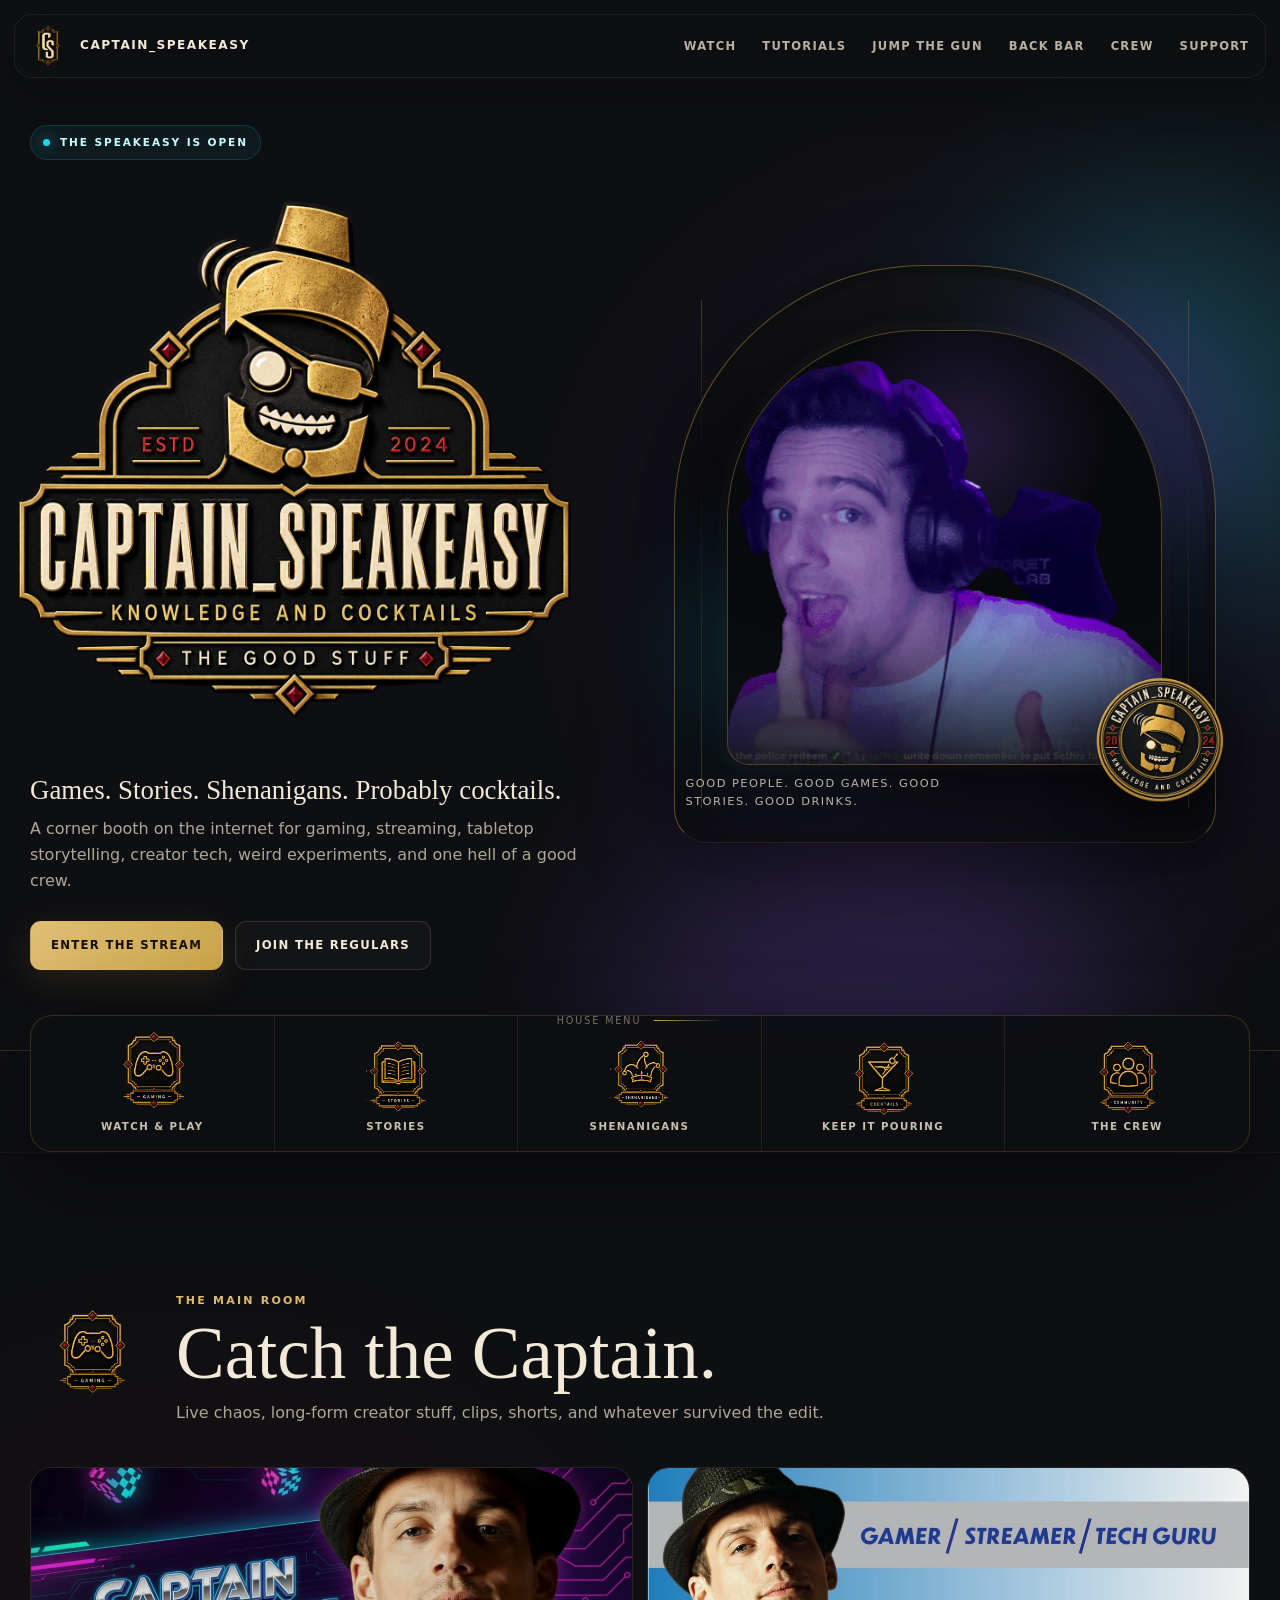
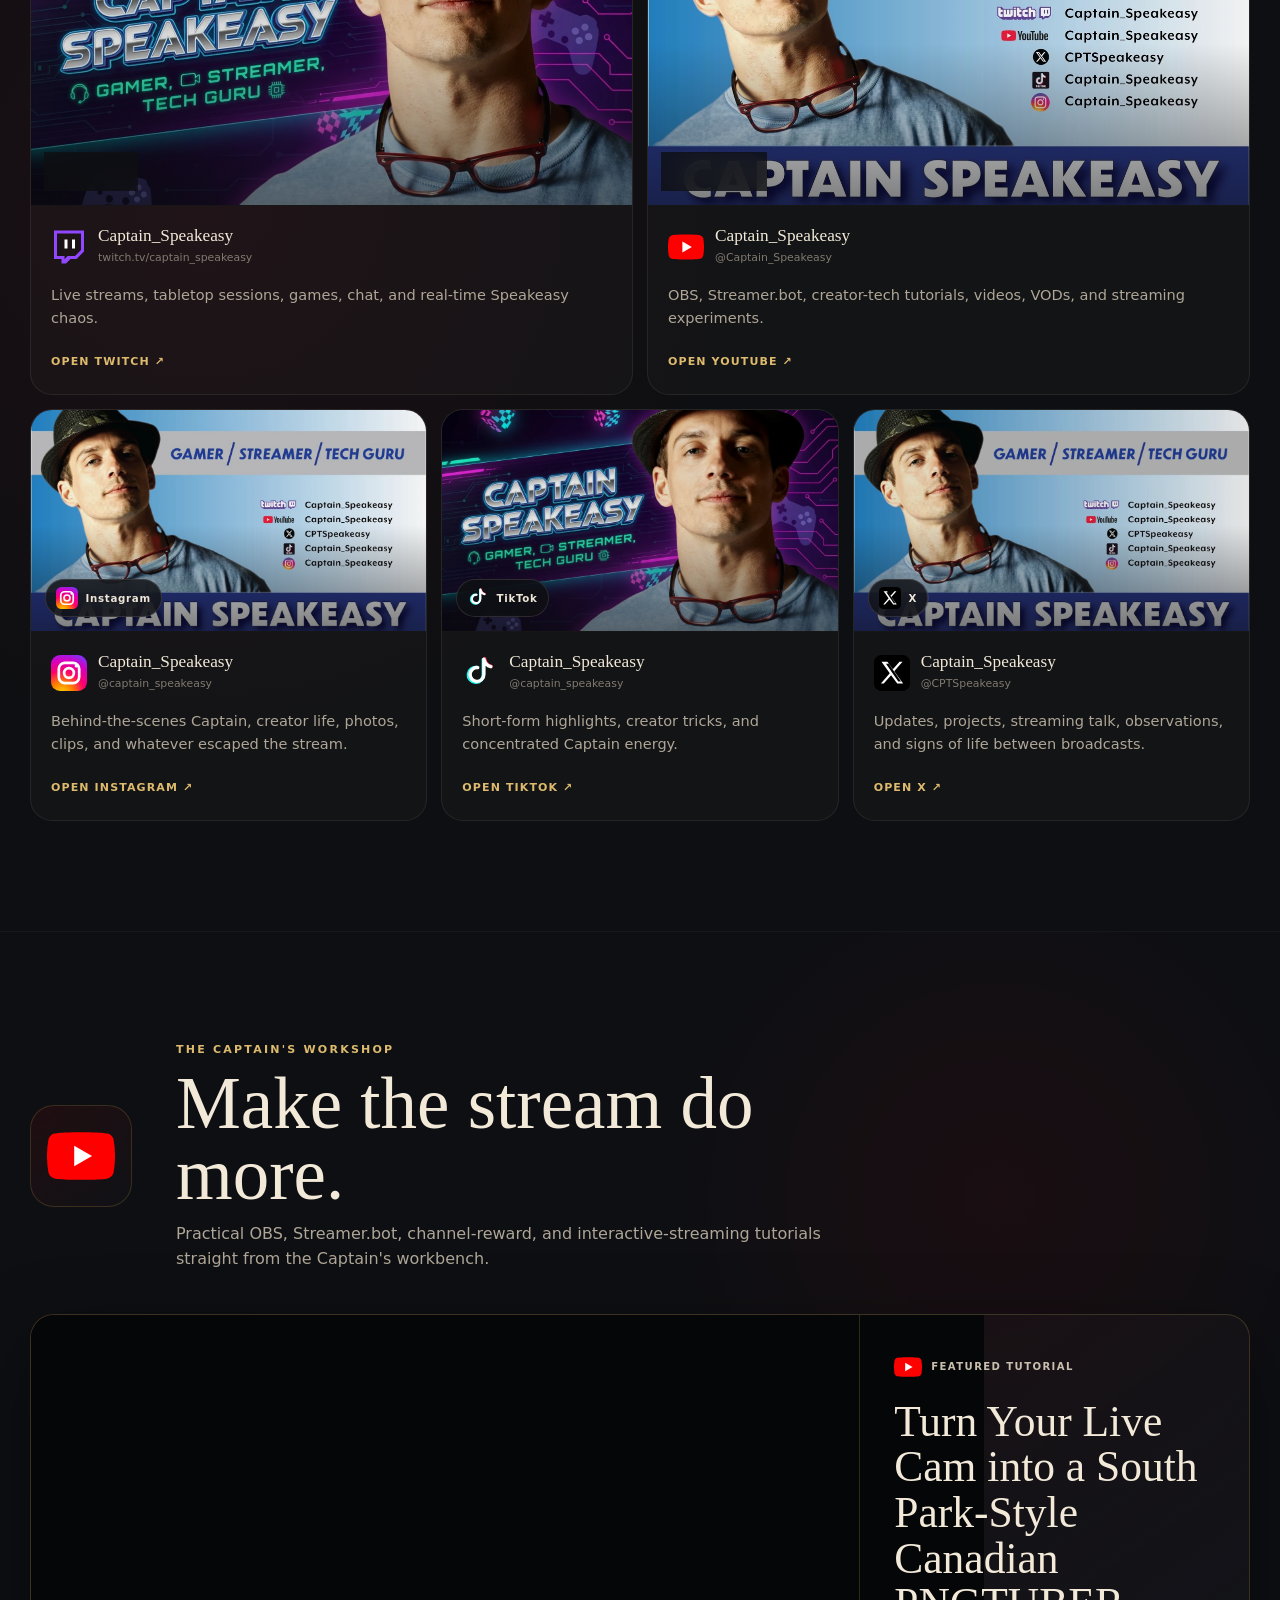
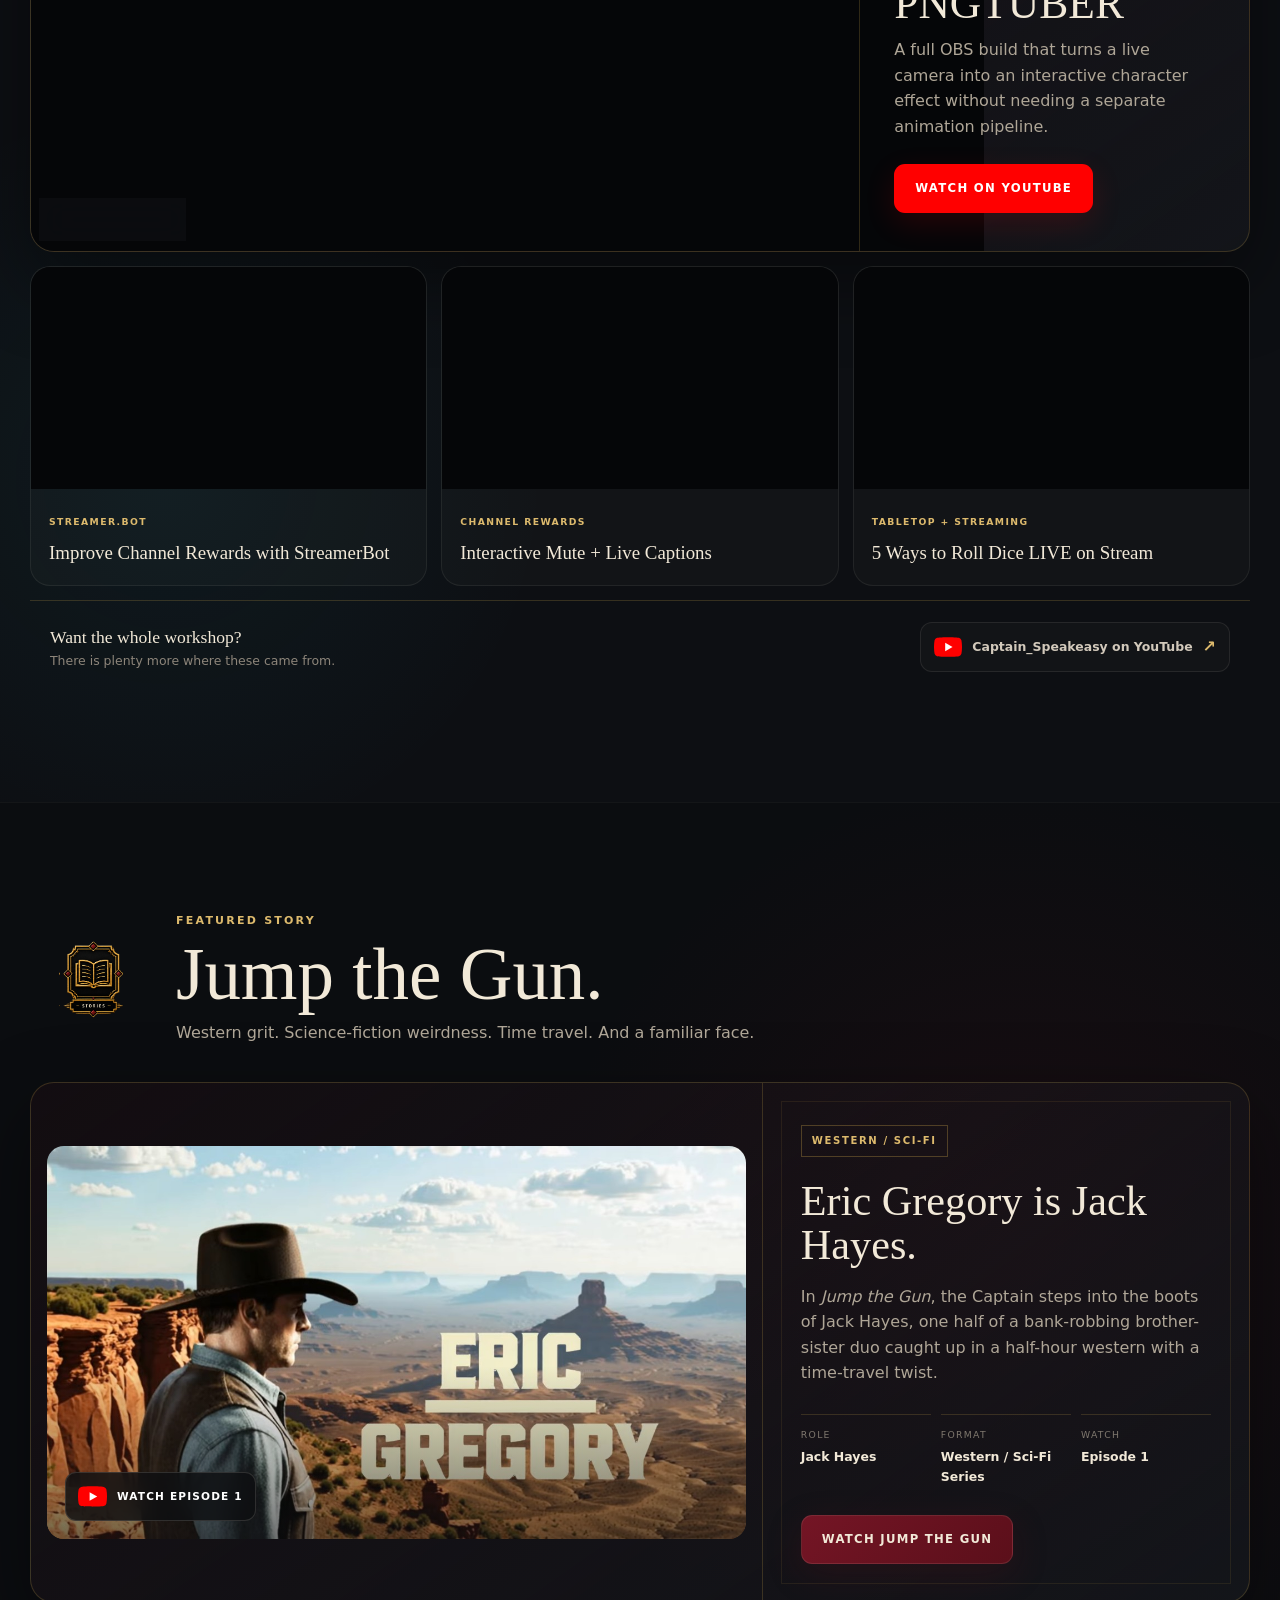
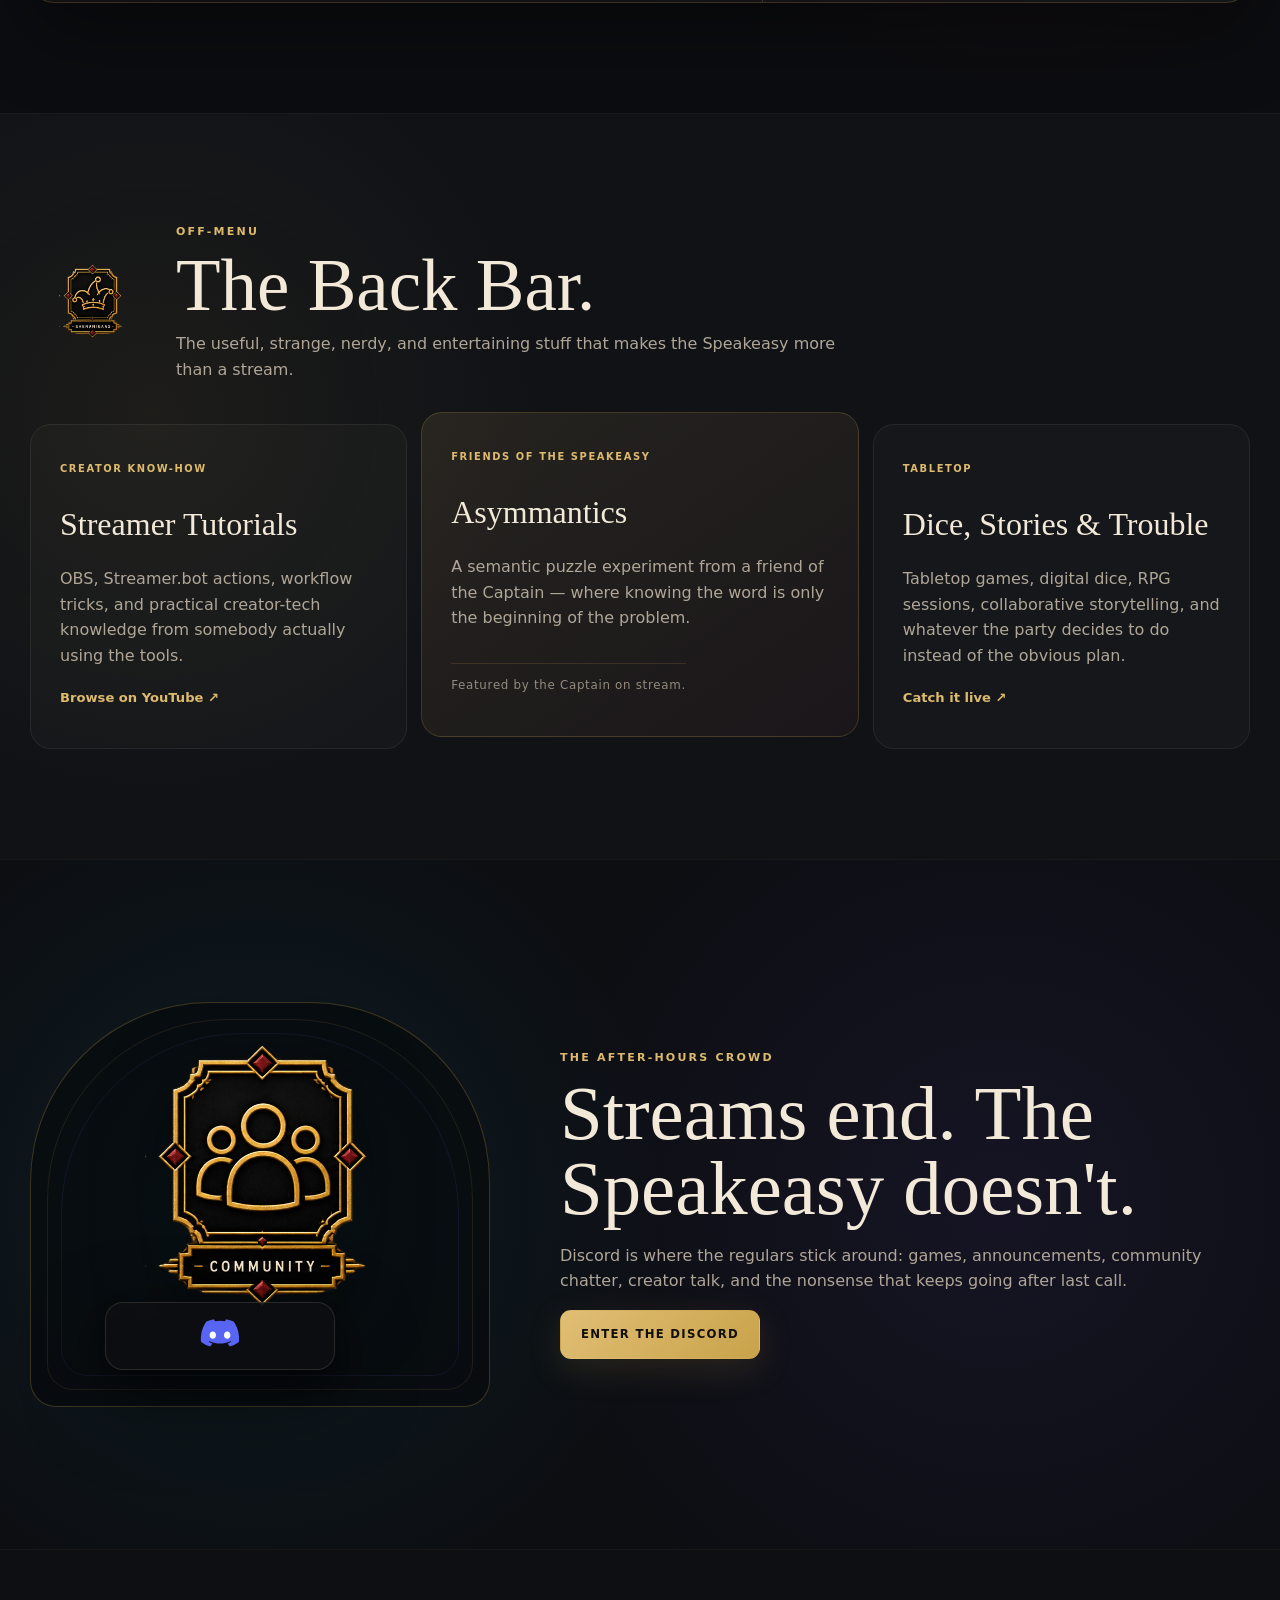
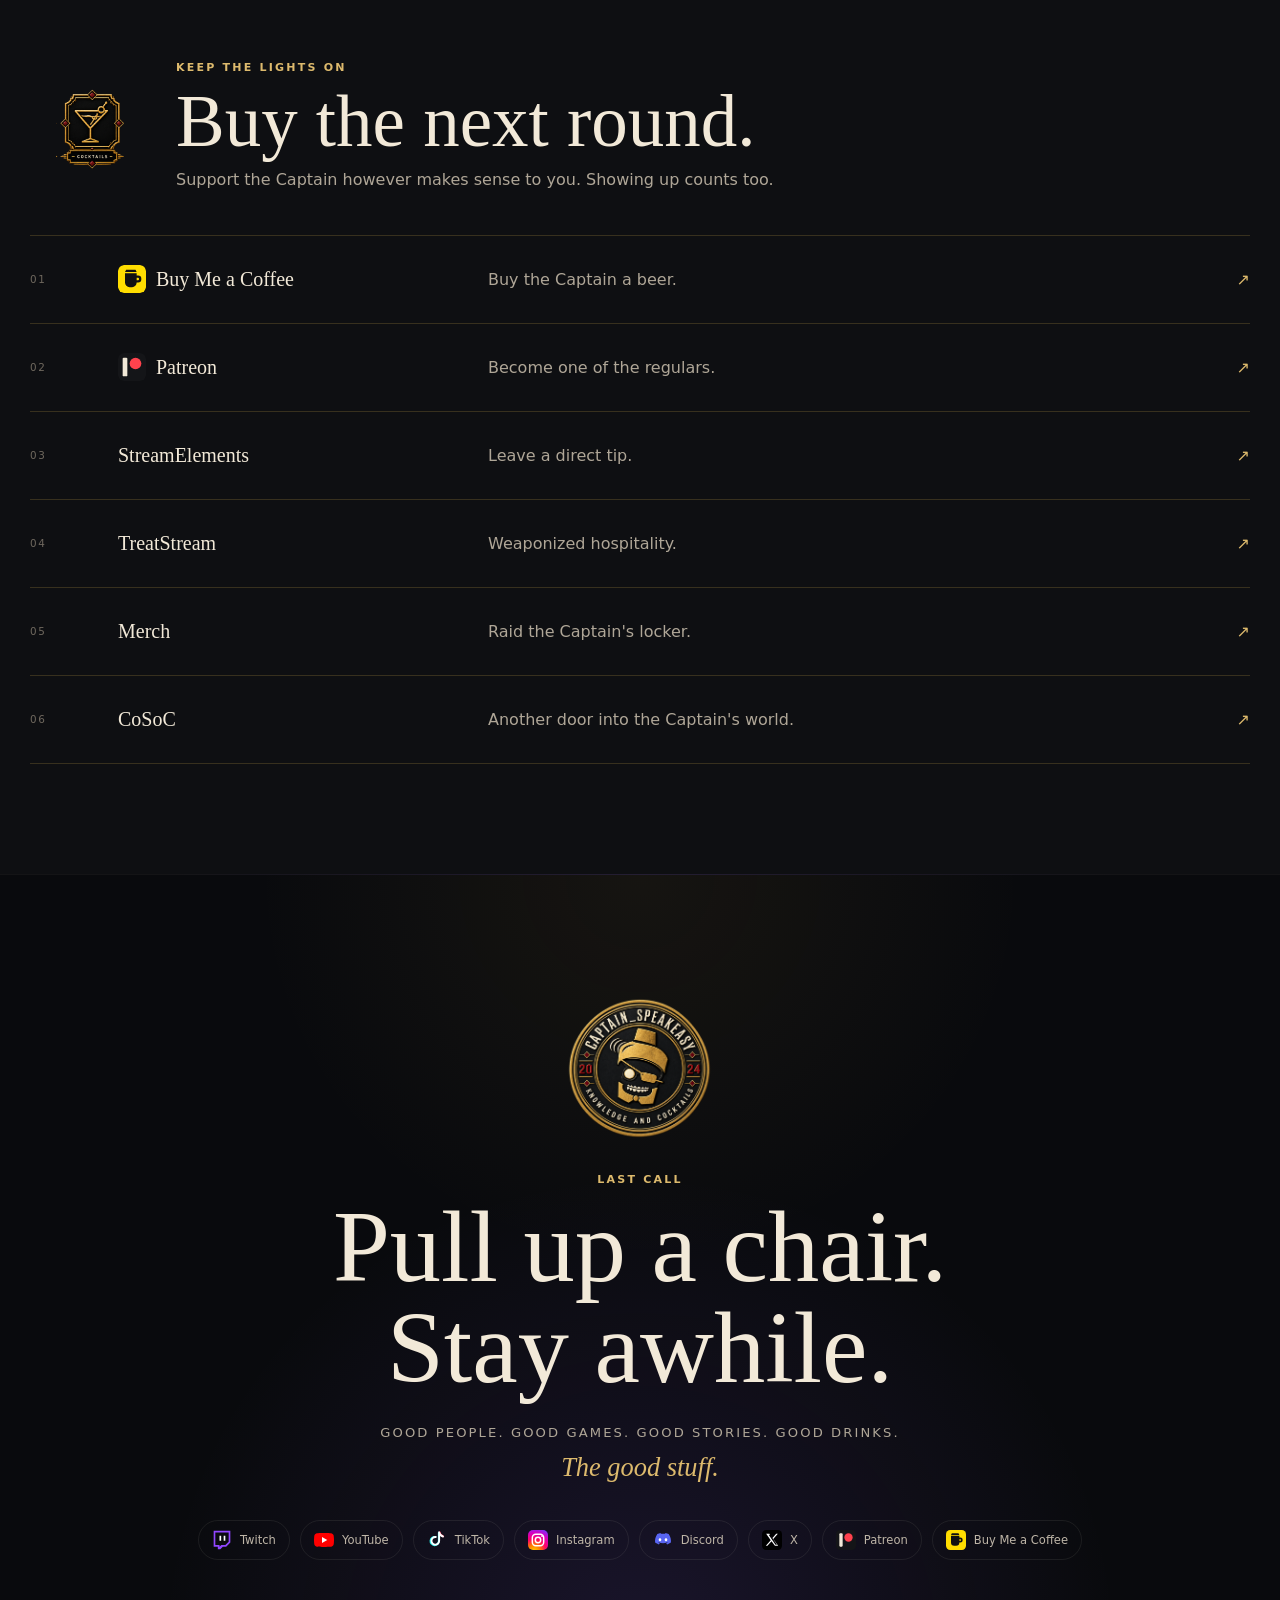
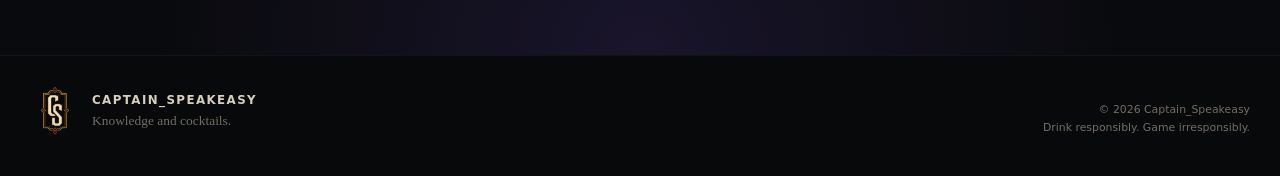
==== index.html @ 96ebeda7 "Initial site polish2" ====
<!DOCTYPE html>
<html lang="en">
<head>
  <meta charset="UTF-8" />
  <meta http-equiv="Cache-Control" content="no-cache, no-store, must-revalidate" />
  <meta http-equiv="Pragma" content="no-cache" />
  <meta http-equiv="Expires" content="0" />
  <meta name="viewport" content="width=device-width, initial-scale=1.0" />
  <meta name="theme-color" content="#0E0F12" />

  <title>Captain_Speakeasy | Games, Stories & Shenanigans</title>
  <meta
    name="description"
    content="Captain_Speakeasy — livestreams, creator tutorials, tabletop chaos, Jump the Gun, community, and probably cocktails."
  />

  <meta property="og:title" content="Captain_Speakeasy" />
  <meta property="og:description" content="Good people. Good games. Good stories. Good drinks. The good stuff." />
  <meta property="og:type" content="website" />
  <meta property="og:image" content="assets/captain-hero-banner.png" />

  <link rel="icon" href="assets/favicon-256.png" type="image/png" />
  <link rel="stylesheet" href="styles-v6.1.css" />
</head>
<body>
  <div class="site-grain" aria-hidden="true"></div>

  <header class="topbar">
    <a class="topbar-brand" href="#home" aria-label="Captain Speakeasy home">
      <img src="assets/captain-monogram.png" alt="" />
      <span>CAPTAIN_SPEAKEASY</span>
    </a>

    <button class="nav-toggle" type="button" aria-label="Toggle navigation" aria-expanded="false">
      <span></span><span></span>
    </button>

    <nav class="topnav" aria-label="Main navigation">
      <a href="#watch">Watch</a>
      <a href="#tutorials">Tutorials</a>
      <a href="#jump-the-gun">Jump the Gun</a>
      <a href="#back-bar">Back Bar</a>
      <a href="#crew">Crew</a>
      <a href="#support">Support</a>
    </nav>
  </header>

  <main>
    <!-- HERO -->
    <section class="hero" id="home">
      <div class="hero-ambient hero-ambient-cyan" aria-hidden="true"></div>
      <div class="hero-ambient hero-ambient-violet" aria-hidden="true"></div>

      <div class="hero-inner">
        <div class="hero-copy">
          <div class="door-sign">
            <span class="door-sign-dot"></span>
            THE SPEAKEASY IS OPEN
          </div>

          <img
            class="hero-logo"
            src="assets/captain-logo-primary.png"
            alt="Captain Speakeasy — Knowledge and Cocktails — The Good Stuff"
          />

          <p class="hero-line">Games. Stories. Shenanigans. Probably cocktails.</p>
          <p class="hero-intro">
            A corner booth on the internet for gaming, streaming, tabletop storytelling,
            creator tech, weird experiments, and one hell of a good crew.
          </p>

          <div class="hero-actions">
            <a class="btn btn-brass" data-link="twitch" target="_blank" rel="noreferrer">Enter the Stream</a>
            <a class="btn btn-ghost" data-link="discord" target="_blank" rel="noreferrer">Join the Regulars</a>
          </div>
        </div>

        <div class="captain-stage" aria-label="Captain Speakeasy">
          <div class="stage-arch" aria-hidden="true"></div>
          <div class="stage-neon stage-neon-one" aria-hidden="true"></div>
          <div class="stage-neon stage-neon-two" aria-hidden="true"></div>

          <div class="captain-gif-frame">
            <img
              class="captain-gif"
              src="assets/captain-hero.gif"
              alt="Captain Speakeasy"
            />
          </div>

          <img class="stage-badge" src="assets/captain-badge.png" alt="" />
          <p class="stage-caption">Good people. Good games. Good stories. Good drinks.</p>
        </div>
      </div>

      <a class="scroll-cue" href="#house-menu">
        <span>HOUSE MENU</span>
        <span class="scroll-cue-line"></span>
      </a>
    </section>

    <!-- ICON-DRIVEN WAYFINDING -->
    <section class="house-menu shell" id="house-menu" aria-label="Explore the Speakeasy">
      <a class="menu-tile" href="#watch">
        <img src="assets/icon-gaming.png" alt="" />
        <span>Watch & Play</span>
      </a>

      <a class="menu-tile" href="#jump-the-gun">
        <img src="assets/icon-stories.png" alt="" />
        <span>Stories</span>
      </a>

      <a class="menu-tile" href="#back-bar">
        <img src="assets/icon-shenanigans.png" alt="" />
        <span>Shenanigans</span>
      </a>

      <a class="menu-tile" href="#support">
        <img src="assets/icon-cocktails.png" alt="" />
        <span>Keep It Pouring</span>
      </a>

      <a class="menu-tile" href="#crew">
        <img src="assets/icon-community.png" alt="" />
        <span>The Crew</span>
      </a>
    </section>

    <!-- WATCH -->
    <section class="room room-watch" id="watch">
      <div class="shell">
        <div class="section-title">
          <img class="section-emblem" src="assets/icon-gaming.png" alt="" />
          <div>
            <p class="kicker">THE MAIN ROOM</p>
            <h2>Catch the Captain.</h2>
            <p>Live chaos, long-form creator stuff, clips, shorts, and whatever survived the edit.</p>
          </div>
        </div>

        <div class="channel-deck channel-preview-deck">
          <a class="channel-card-preview twitch-preview" data-link="twitch" target="_blank" rel="noreferrer">
            <div class="channel-preview-media">
              <img src="assets/preview-twitch.webp" alt="Captain Speakeasy Twitch preview" />
              <span class="platform-badge"><img src="assets/logo-twitch.svg" alt="" /> Twitch</span>
            </div>
            <div class="channel-preview-copy">
              <div class="channel-profile-line"><img src="assets/logo-twitch.svg" alt="" /><div><strong>Captain_Speakeasy</strong><span>twitch.tv/captain_speakeasy</span></div></div>
              <p>Live streams, tabletop sessions, games, chat, and real-time Speakeasy chaos.</p>
              <span class="preview-open">Open Twitch ↗</span>
            </div>
          </a>

          <a class="channel-card-preview youtube-preview" data-link="youtube" target="_blank" rel="noreferrer">
            <div class="channel-preview-media">
              <img src="assets/preview-youtube.webp" alt="Captain Speakeasy YouTube preview" />
              <span class="platform-badge"><img src="assets/logo-youtube.svg" alt="" /> YouTube</span>
            </div>
            <div class="channel-preview-copy">
              <div class="channel-profile-line"><img src="assets/logo-youtube.svg" alt="" /><div><strong>Captain_Speakeasy</strong><span>@Captain_Speakeasy</span></div></div>
              <p>OBS, Streamer.bot, creator-tech tutorials, videos, VODs, and streaming experiments.</p>
              <span class="preview-open">Open YouTube ↗</span>
            </div>
          </a>

          <a class="channel-card-preview instagram-preview" data-link="instagram" target="_blank" rel="noreferrer">
            <div class="channel-preview-media">
              <img src="assets/preview-instagram.webp" alt="Captain Speakeasy Instagram preview" />
              <span class="platform-badge"><img src="assets/logo-instagram.svg" alt="" /> Instagram</span>
            </div>
            <div class="channel-preview-copy">
              <div class="channel-profile-line"><img src="assets/logo-instagram.svg" alt="" /><div><strong>Captain_Speakeasy</strong><span>@captain_speakeasy</span></div></div>
              <p>Behind-the-scenes Captain, creator life, photos, clips, and whatever escaped the stream.</p>
              <span class="preview-open">Open Instagram ↗</span>
            </div>
          </a>

          <a class="channel-card-preview tiktok-preview" data-link="tiktok" target="_blank" rel="noreferrer">
            <div class="channel-preview-media">
              <img src="assets/preview-tiktok.webp" alt="Captain Speakeasy TikTok preview" />
              <span class="platform-badge"><img src="assets/logo-tiktok.svg" alt="" /> TikTok</span>
            </div>
            <div class="channel-preview-copy">
              <div class="channel-profile-line"><img src="assets/logo-tiktok.svg" alt="" /><div><strong>Captain_Speakeasy</strong><span>@captain_speakeasy</span></div></div>
              <p>Short-form highlights, creator tricks, and concentrated Captain energy.</p>
              <span class="preview-open">Open TikTok ↗</span>
            </div>
          </a>

          <a class="channel-card-preview x-preview" data-link="x" target="_blank" rel="noreferrer">
            <div class="channel-preview-media">
              <img src="assets/preview-x.webp" alt="Captain Speakeasy X preview" />
              <span class="platform-badge"><img src="assets/logo-x.svg" alt="" /> X</span>
            </div>
            <div class="channel-preview-copy">
              <div class="channel-profile-line"><img src="assets/logo-x.svg" alt="" /><div><strong>Captain_Speakeasy</strong><span>@CPTSpeakeasy</span></div></div>
              <p>Updates, projects, streaming talk, observations, and signs of life between broadcasts.</p>
              <span class="preview-open">Open X ↗</span>
            </div>
          </a>
        </div>
      </div>
    </section>


    <!-- CREATOR WORKSHOP -->
    <section class="room room-workshop" id="tutorials">
      <div class="shell">
        <div class="section-title workshop-title">
          <div class="youtube-emblem">
            <img src="assets/logo-youtube.svg" alt="YouTube" />
          </div>
          <div>
            <p class="kicker">THE CAPTAIN'S WORKSHOP</p>
            <h2>Make the stream do more.</h2>
            <p>
              Practical OBS, Streamer.bot, channel-reward, and interactive-streaming tutorials
              straight from the Captain's workbench.
            </p>
          </div>
        </div>

        <div class="tutorial-stage">
          <article class="tutorial-feature">
            <div class="tutorial-player tutorial-player-featured">
              <iframe
                id="featured-tutorial"
                title="Turn Your Live Cam into a South Park-Style Canadian PNGTUBER — Using Only OBS"
                data-src="https://www.youtube-nocookie.com/embed/EMh1edr2OYs?autoplay=1&mute=1&loop=1&playlist=EMh1edr2OYs&rel=0&playsinline=1"
                allow="accelerometer; autoplay; clipboard-write; encrypted-media; gyroscope; picture-in-picture; web-share"
                allowfullscreen
              ></iframe>
              <div class="autoplay-chip">
                <span class="autoplay-dot"></span>
                MUTED PREVIEW
              </div>
            </div>

            <div class="tutorial-feature-copy">
              <div class="tutorial-meta">
                <img src="assets/logo-youtube.svg" alt="" />
                <span>FEATURED TUTORIAL</span>
              </div>
              <h3>Turn Your Live Cam into a South Park-Style Canadian PNGTUBER</h3>
              <p>
                A full OBS build that turns a live camera into an interactive character effect
                without needing a separate animation pipeline.
              </p>
              <a
                class="btn btn-youtube"
                href="https://www.youtube.com/watch?v=EMh1edr2OYs"
                target="_blank"
                rel="noreferrer"
              >
                Watch on YouTube
              </a>
            </div>
          </article>

          <div class="tutorial-shelf">
            <article class="tutorial-card">
              <div class="tutorial-player">
                <iframe
                  title="How to Improve Channel Rewards with StreamerBot"
                  src="https://www.youtube-nocookie.com/embed/FxuZiSu1MXk?rel=0&playsinline=1"
                  loading="lazy"
                  allow="accelerometer; autoplay; clipboard-write; encrypted-media; gyroscope; picture-in-picture; web-share"
                  allowfullscreen
                ></iframe>
              </div>
              <div class="tutorial-card-copy">
                <span>STREAMER.BOT</span>
                <h3>Improve Channel Rewards with StreamerBot</h3>
              </div>
            </article>

            <article class="tutorial-card">
              <div class="tutorial-player">
                <iframe
                  title="Advanced Channel Reward That Controls My Stream"
                  src="https://www.youtube-nocookie.com/embed/3JkxaEFedHs?rel=0&playsinline=1"
                  loading="lazy"
                  allow="accelerometer; autoplay; clipboard-write; encrypted-media; gyroscope; picture-in-picture; web-share"
                  allowfullscreen
                ></iframe>
              </div>
              <div class="tutorial-card-copy">
                <span>CHANNEL REWARDS</span>
                <h3>Interactive Mute + Live Captions</h3>
              </div>
            </article>

            <article class="tutorial-card">
              <div class="tutorial-player">
                <iframe
                  title="5 Ways to Roll Dice LIVE on Stream"
                  src="https://www.youtube-nocookie.com/embed/AbqvaBUm3L8?rel=0&playsinline=1"
                  loading="lazy"
                  allow="accelerometer; autoplay; clipboard-write; encrypted-media; gyroscope; picture-in-picture; web-share"
                  allowfullscreen
                ></iframe>
              </div>
              <div class="tutorial-card-copy">
                <span>TABLETOP + STREAMING</span>
                <h3>5 Ways to Roll Dice LIVE on Stream</h3>
              </div>
            </article>
          </div>

          <div class="tutorial-footer">
            <div>
              <strong>Want the whole workshop?</strong>
              <span>There is plenty more where these came from.</span>
            </div>
            <a class="youtube-channel-link" data-link="youtube" target="_blank" rel="noreferrer">
              <img src="assets/logo-youtube.svg" alt="" />
              <span>Captain_Speakeasy on YouTube</span>
              <b>↗</b>
            </a>
          </div>
        </div>
      </div>
    </section>

    <!-- JUMP THE GUN -->
    <section class="room room-story" id="jump-the-gun">
      <div class="shell">
        <div class="section-title story-title">
          <img class="section-emblem" src="assets/icon-stories.png" alt="" />
          <div>
            <p class="kicker">FEATURED STORY</p>
            <h2>Jump the Gun.</h2>
            <p>Western grit. Science-fiction weirdness. Time travel. And a familiar face.</p>
          </div>
        </div>

        <article class="jtg-feature">
          <div class="jtg-video jtg-art">
            <a class="jtg-art-link" href="https://www.youtube.com/watch?v=T13sqAVaN6g" target="_blank" rel="noreferrer" aria-label="Watch Jump the Gun Episode 1 on YouTube">
              <img src="assets/jump-the-gun-eric.png" alt="Eric Gregory in Jump the Gun" />
              <span class="jtg-play"><img src="assets/logo-youtube.svg" alt="" /> WATCH EPISODE 1</span>
            </a>
          </div>

          <div class="jtg-copy">
            <span class="western-stamp">WESTERN / SCI-FI</span>
            <h3>Eric Gregory is Jack Hayes.</h3>
            <p>
              In <em>Jump the Gun</em>, the Captain steps into the boots of Jack Hayes,
              one half of a bank-robbing brother-sister duo caught up in a half-hour
              western with a time-travel twist.
            </p>

            <div class="jtg-details">
              <div>
                <small>ROLE</small>
                <strong>Jack Hayes</strong>
              </div>
              <div>
                <small>FORMAT</small>
                <strong>Western / Sci-Fi Series</strong>
              </div>
              <div>
                <small>WATCH</small>
                <strong>Episode 1</strong>
              </div>
            </div>

            <a class="btn btn-oxblood" href="https://www.youtube.com/watch?v=T13sqAVaN6g" target="_blank" rel="noreferrer">
              Watch Jump the Gun
            </a>
          </div>
        </article>
      </div>
    </section>

    <!-- BACK BAR -->
    <section class="room room-backbar" id="back-bar">
      <div class="shell">
        <div class="section-title">
          <img class="section-emblem" src="assets/icon-shenanigans.png" alt="" />
          <div>
            <p class="kicker">OFF-MENU</p>
            <h2>The Back Bar.</h2>
            <p>The useful, strange, nerdy, and entertaining stuff that makes the Speakeasy more than a stream.</p>
          </div>
        </div>

        <div class="backbar-grid">
          <article class="backbar-card">
            <span class="backbar-tag">CREATOR KNOW-HOW</span>
            <h3>Streamer Tutorials</h3>
            <p>
              OBS, Streamer.bot actions, workflow tricks, and practical creator-tech
              knowledge from somebody actually using the tools.
            </p>
            <a class="text-link" data-link="youtube" target="_blank" rel="noreferrer">Browse on YouTube ↗</a>
          </article>

          <article class="backbar-card featured">
            <span class="backbar-tag">FRIENDS OF THE SPEAKEASY</span>
            <h3>Asymmantics</h3>
            <p>
              A semantic puzzle experiment from a friend of the Captain — where knowing
              the word is only the beginning of the problem.
            </p>
            <span class="quiet-note">Featured by the Captain on stream.</span>
          </article>

          <article class="backbar-card">
            <span class="backbar-tag">TABLETOP</span>
            <h3>Dice, Stories & Trouble</h3>
            <p>
              Tabletop games, digital dice, RPG sessions, collaborative storytelling,
              and whatever the party decides to do instead of the obvious plan.
            </p>
            <a class="text-link" data-link="twitch" target="_blank" rel="noreferrer">Catch it live ↗</a>
          </article>
        </div>
      </div>
    </section>

    <!-- CREW -->
    <section class="room room-crew" id="crew">
      <div class="shell crew-layout">
        <div class="crew-portal">
          <img class="crew-identity-icon" src="assets/icon-community.png" alt="" />
          <img class="discord-float" src="assets/logo-discord.svg" alt="Discord" />
        </div>

        <div class="crew-copy">
          <p class="kicker">THE AFTER-HOURS CROWD</p>
          <h2>Streams end. The Speakeasy doesn't.</h2>
          <p>
            Discord is where the regulars stick around: games, announcements, community
            chatter, creator talk, and the nonsense that keeps going after last call.
          </p>
          <a class="btn btn-brass" data-link="discord" target="_blank" rel="noreferrer">
            Enter the Discord
          </a>
        </div>
      </div>
    </section>

    <!-- SUPPORT -->
    <section class="room room-support" id="support">
      <div class="shell">
        <div class="section-title">
          <img class="section-emblem" src="assets/icon-cocktails.png" alt="" />
          <div>
            <p class="kicker">KEEP THE LIGHTS ON</p>
            <h2>Buy the next round.</h2>
            <p>Support the Captain however makes sense to you. Showing up counts too.</p>
          </div>
        </div>

        <div class="support-table">
          <a class="support-row" data-link="buymeacoffee" target="_blank" rel="noreferrer">
            <span class="support-index">01</span>
            <span class="support-name support-with-logo"><img src="assets/logo-bmc.svg" alt="" />Buy Me a Coffee</span>
            <span class="support-description">Buy the Captain a beer.</span>
            <span class="support-arrow">↗</span>
          </a>

          <a class="support-row" data-link="patreon" target="_blank" rel="noreferrer">
            <span class="support-index">02</span>
            <span class="support-name support-with-logo"><img src="assets/logo-patreon.svg" alt="" />Patreon</span>
            <span class="support-description">Become one of the regulars.</span>
            <span class="support-arrow">↗</span>
          </a>

          <a class="support-row" data-link="tip" target="_blank" rel="noreferrer">
            <span class="support-index">03</span>
            <span class="support-name">StreamElements</span>
            <span class="support-description">Leave a direct tip.</span>
            <span class="support-arrow">↗</span>
          </a>

          <a class="support-row" data-link="treatstream" target="_blank" rel="noreferrer">
            <span class="support-index">04</span>
            <span class="support-name">TreatStream</span>
            <span class="support-description">Weaponized hospitality.</span>
            <span class="support-arrow">↗</span>
          </a>

          <a class="support-row" data-link="shop" target="_blank" rel="noreferrer">
            <span class="support-index">05</span>
            <span class="support-name">Merch</span>
            <span class="support-description">Raid the Captain's locker.</span>
            <span class="support-arrow">↗</span>
          </a>

          <a class="support-row" data-link="cosoc" target="_blank" rel="noreferrer">
            <span class="support-index">06</span>
            <span class="support-name">CoSoC</span>
            <span class="support-description">Another door into the Captain's world.</span>
            <span class="support-arrow">↗</span>
          </a>
        </div>
      </div>
    </section>

    <!-- LAST CALL -->
    <section class="last-call">
      <div class="shell last-call-inner">
        <img class="last-call-badge" src="assets/captain-badge.png" alt="Captain Speakeasy" />
        <p class="kicker">LAST CALL</p>
        <h2>Pull up a chair.<br />Stay awhile.</h2>
        <p class="last-call-line">Good people. Good games. Good stories. Good drinks.</p>
        <p class="script-line">The good stuff.</p>

        <div class="social-links">
          <a data-link="twitch" target="_blank" rel="noreferrer"><img src="assets/logo-twitch.svg" alt="" /><span>Twitch</span></a>
          <a data-link="youtube" target="_blank" rel="noreferrer"><img src="assets/logo-youtube.svg" alt="" /><span>YouTube</span></a>
          <a data-link="tiktok" target="_blank" rel="noreferrer"><img src="assets/logo-tiktok.svg" alt="" /><span>TikTok</span></a>
          <a data-link="instagram" target="_blank" rel="noreferrer"><img src="assets/logo-instagram.svg" alt="" /><span>Instagram</span></a>
          <a data-link="discord" target="_blank" rel="noreferrer"><img src="assets/logo-discord.svg" alt="" /><span>Discord</span></a>
          <a data-link="x" target="_blank" rel="noreferrer"><img src="assets/logo-x.svg" alt="" /><span>X</span></a>
          <a data-link="patreon" target="_blank" rel="noreferrer"><img src="assets/logo-patreon.svg" alt="" /><span>Patreon</span></a>
          <a data-link="buymeacoffee" target="_blank" rel="noreferrer"><img src="assets/logo-bmc.svg" alt="" /><span>Buy Me a Coffee</span></a>
        </div>
      </div>
    </section>
  </main>

  <footer class="footer">
    <div class="shell footer-inner">
      <div class="footer-brand">
        <img src="assets/captain-monogram.png" alt="" />
        <div>
          <strong>CAPTAIN_SPEAKEASY</strong>
          <span>Knowledge and cocktails.</span>
        </div>
      </div>

      <div class="footer-copy">
        <span>© <span id="year"></span> Captain_Speakeasy</span>
        <span>Drink responsibly. Game irresponsibly.</span>
      </div>
    </div>
  </footer>

  <script src="script-v6.1.js"></script>
</body>
</html>
---- styles-v6.1.css ----
:root {
  --charcoal: #0E0F12;
  --charcoal-2: #14161B;
  --charcoal-3: #1A1D23;
  --aged-brass: #C9A34A;
  --aged-brass-soft: #DDBA6D;
  --oxblood: #5B0F1A;
  --warm-ivory: #F2E9D8;
  --cyan: #22D3EE;
  --violet: #8B5CF6;
  --muted: #AFA697;
  --line: rgba(201, 163, 74, 0.22);
  --line-strong: rgba(201, 163, 74, 0.52);
  --panel: rgba(20, 22, 27, 0.82);
  --shadow: 0 28px 80px rgba(0, 0, 0, 0.42);
  --shell: 1220px;
}

* { box-sizing: border-box; }
html { scroll-behavior: smooth; }
body {
  margin: 0;
  color: var(--warm-ivory);
  background:
    radial-gradient(circle at 78% 7%, rgba(139,92,246,.11), transparent 30rem),
    radial-gradient(circle at 16% 22%, rgba(91,15,26,.17), transparent 34rem),
    var(--charcoal);
  font-family: Inter, ui-sans-serif, system-ui, -apple-system, BlinkMacSystemFont, "Segoe UI", sans-serif;
  line-height: 1.6;
  overflow-x: hidden;
}
body.nav-open { overflow: hidden; }
a { color: inherit; text-decoration: none; }
img { max-width: 100%; }
button { font: inherit; }

.site-grain {
  position: fixed;
  inset: 0;
  z-index: 50;
  pointer-events: none;
  opacity: .035;
  mix-blend-mode: soft-light;
  background-image:
    repeating-radial-gradient(circle at 0 0, transparent 0, rgba(255,255,255,.25) 1px, transparent 2px),
    repeating-linear-gradient(90deg, rgba(255,255,255,.08) 0, transparent 1px, transparent 4px);
  background-size: 7px 7px, 5px 5px;
}

.shell {
  width: min(calc(100% - 40px), var(--shell));
  margin: 0 auto;
}

/* ---------- TOP BAR ---------- */
.topbar {
  position: fixed;
  z-index: 40;
  top: 14px;
  left: 50%;
  transform: translateX(-50%);
  width: min(calc(100% - 28px), 1260px);
  min-height: 64px;
  padding: 9px 16px 9px 12px;
  display: flex;
  align-items: center;
  justify-content: space-between;
  gap: 24px;
  border: 1px solid rgba(242,233,216,.07);
  border-radius: 18px;
  background: rgba(14,15,18,.80);
  backdrop-filter: blur(20px);
  box-shadow: 0 14px 42px rgba(0,0,0,.24);
}

.topbar-brand {
  display: inline-flex;
  align-items: center;
  gap: 11px;
  font-size: .76rem;
  font-weight: 900;
  letter-spacing: .12em;
}
.topbar-brand img {
  width: 42px;
  height: 42px;
  object-fit: contain;
}
.topnav {
  display: flex;
  align-items: center;
  gap: 26px;
}
.topnav a {
  color: #b9b0a3;
  font-size: .72rem;
  font-weight: 750;
  letter-spacing: .11em;
  text-transform: uppercase;
  transition: color .18s ease;
}
.topnav a:hover { color: var(--aged-brass-soft); }

.nav-toggle {
  display: none;
  width: 42px;
  height: 42px;
  padding: 8px;
  border: 0;
  background: transparent;
}
.nav-toggle span {
  display: block;
  height: 1px;
  margin: 7px 0;
  background: var(--warm-ivory);
}

/* ---------- HERO ---------- */
.hero {
  position: relative;
  min-height: 100svh;
  display: grid;
  align-items: center;
  overflow: hidden;
  padding: 125px 0 80px;
  border-bottom: 1px solid var(--line);
}

.hero-inner {
  position: relative;
  z-index: 2;
  width: min(calc(100% - 40px), var(--shell));
  margin: 0 auto;
  display: grid;
  grid-template-columns: minmax(0, .96fr) minmax(430px, 1.04fr);
  align-items: center;
  gap: 46px;
}

.hero-ambient {
  position: absolute;
  border-radius: 50%;
  filter: blur(80px);
  opacity: .18;
}
.hero-ambient-cyan {
  width: 420px; height: 420px;
  right: -110px; top: 18%;
  background: var(--cyan);
}
.hero-ambient-violet {
  width: 520px; height: 520px;
  right: 12%; bottom: -250px;
  background: var(--violet);
}

.door-sign {
  display: inline-flex;
  align-items: center;
  gap: 10px;
  padding: 8px 12px;
  margin-bottom: 28px;
  border: 1px solid rgba(34,211,238,.18);
  border-radius: 999px;
  background: rgba(34,211,238,.055);
  color: #c9fbff;
  font-size: .66rem;
  font-weight: 850;
  letter-spacing: .18em;
}
.door-sign-dot {
  width: 7px;
  height: 7px;
  border-radius: 50%;
  background: var(--cyan);
  box-shadow: 0 0 16px rgba(34,211,238,.9);
}

.hero-logo {
  display: block;
  width: min(100%, 640px);
  margin-left: -18px;
}

.hero-line {
  margin: 18px 0 4px;
  color: var(--warm-ivory);
  font-family: Georgia, "Times New Roman", serif;
  font-size: clamp(1.3rem, 2.1vw, 1.8rem);
}
.hero-intro {
  max-width: 650px;
  margin: 0;
  color: var(--muted);
  font-size: 1rem;
}
.hero-actions {
  display: flex;
  flex-wrap: wrap;
  gap: 12px;
  margin-top: 28px;
}

.btn {
  min-height: 49px;
  padding: 0 20px;
  display: inline-flex;
  align-items: center;
  justify-content: center;
  border: 1px solid transparent;
  border-radius: 11px;
  font-size: .73rem;
  font-weight: 900;
  letter-spacing: .11em;
  text-transform: uppercase;
  transition: transform .16s ease, border-color .16s ease, box-shadow .16s ease;
}
.btn:hover { transform: translateY(-2px); }
.btn-brass {
  color: #120e08;
  background: linear-gradient(135deg, #E0BE75, var(--aged-brass));
  box-shadow: 0 10px 35px rgba(201,163,74,.15);
}
.btn-ghost {
  color: var(--warm-ivory);
  border-color: rgba(242,233,216,.14);
  background: rgba(242,233,216,.025);
}
.btn-ghost:hover { border-color: var(--aged-brass); }
.btn-oxblood {
  color: var(--warm-ivory);
  border-color: rgba(242,233,216,.10);
  background: linear-gradient(135deg, #741525, var(--oxblood));
  box-shadow: 0 10px 35px rgba(91,15,26,.24);
}

.captain-stage {
  position: relative;
  min-height: 610px;
  display: grid;
  place-items: center;
  isolation: isolate;
}
.stage-arch {
  position: absolute;
  inset: 22px 34px 10px;
  z-index: -2;
  border: 1px solid rgba(201,163,74,.45);
  border-bottom-color: rgba(201,163,74,.10);
  border-radius: 250px 250px 34px 34px;
  background:
    linear-gradient(to bottom, rgba(201,163,74,.04), transparent 30%),
    rgba(8,9,12,.60);
  box-shadow:
    inset 0 0 0 10px rgba(14,15,18,.55),
    0 30px 90px rgba(0,0,0,.40);
}
.stage-arch::before,
.stage-arch::after {
  content: "";
  position: absolute;
  top: 34px;
  bottom: 34px;
  width: 1px;
  background: linear-gradient(var(--aged-brass), transparent 30%, var(--aged-brass));
  opacity: .28;
}
.stage-arch::before { left: 26px; }
.stage-arch::after { right: 26px; }

.stage-neon {
  position: absolute;
  z-index: -1;
  border-radius: 50%;
  filter: blur(48px);
  opacity: .20;
}
.stage-neon-one {
  width: 250px; height: 250px;
  right: 25px; top: 70px;
  background: var(--violet);
}
.stage-neon-two {
  width: 210px; height: 210px;
  left: 55px; bottom: 100px;
  background: var(--cyan);
}

.captain-gif-frame {
  position: relative;
  width: min(78%, 435px);
  aspect-ratio: 1;
  display: grid;
  place-items: center;
  overflow: hidden;
  border-radius: 44% 44% 22px 22px;
  border: 1px solid rgba(201,163,74,.38);
  background:
    radial-gradient(circle at 55% 25%, rgba(139,92,246,.20), transparent 35%),
    #08090c;
  box-shadow:
    0 24px 80px rgba(0,0,0,.55),
    0 0 0 8px rgba(201,163,74,.025);
}
.captain-gif-frame::after {
  content: "";
  position: absolute;
  inset: 0;
  pointer-events: none;
  background:
    linear-gradient(to top, rgba(14,15,18,.80), transparent 34%),
    radial-gradient(circle at 50% 45%, transparent 45%, rgba(14,15,18,.35) 100%);
}
.captain-gif {
  width: 100%;
  height: 100%;
  object-fit: cover;
  image-rendering: auto;
}

.stage-badge {
  position: absolute;
  right: 22px;
  bottom: 44px;
  width: 135px;
  filter: drop-shadow(0 16px 25px rgba(0,0,0,.55));
}
.stage-caption {
  position: absolute;
  left: 46px;
  bottom: 42px;
  max-width: 255px;
  margin: 0;
  color: #bcb3a5;
  font-size: .71rem;
  letter-spacing: .13em;
  text-transform: uppercase;
}

.scroll-cue {
  position: absolute;
  z-index: 4;
  left: 50%;
  bottom: 22px;
  transform: translateX(-50%);
  display: flex;
  align-items: center;
  gap: 12px;
  color: #777064;
  font-size: .60rem;
  letter-spacing: .20em;
}
.scroll-cue-line {
  width: 70px;
  height: 1px;
  background: linear-gradient(90deg, var(--aged-brass), transparent);
}

/* ---------- HOUSE MENU ---------- */
.house-menu {
  position: relative;
  z-index: 3;
  margin-top: -36px;
  display: grid;
  grid-template-columns: repeat(5, 1fr);
  overflow: hidden;
  border: 1px solid var(--line);
  border-radius: 22px;
  background: rgba(14,15,18,.92);
  backdrop-filter: blur(20px);
  box-shadow: var(--shadow);
}
.menu-tile {
  min-width: 0;
  padding: 14px 10px 16px;
  display: grid;
  place-items: center;
  border-right: 1px solid rgba(201,163,74,.12);
  transition: background .18s ease, transform .18s ease;
}
.menu-tile:last-child { border-right: 0; }
.menu-tile:hover {
  background: linear-gradient(to bottom, rgba(201,163,74,.07), rgba(139,92,246,.035));
}
.menu-tile img {
  width: 112px;
  height: 92px;
  object-fit: contain;
}
.menu-tile span {
  margin-top: -4px;
  color: #c8bfae;
  font-size: .64rem;
  font-weight: 850;
  letter-spacing: .14em;
  text-transform: uppercase;
}

/* ---------- ROOMS / SECTIONS ---------- */
.room {
  position: relative;
  padding: 110px 0;
}
.room::before {
  content: "";
  position: absolute;
  inset: 0;
  pointer-events: none;
  border-top: 1px solid rgba(255,255,255,.035);
}
.room-watch { padding-top: 140px; }
.room-story {
  background:
    radial-gradient(circle at 80% 50%, rgba(91,15,26,.18), transparent 30rem),
    #0B0D10;
}
.room-backbar {
  background:
    radial-gradient(circle at 12% 40%, rgba(201,163,74,.07), transparent 24rem),
    #101216;
}
.room-crew {
  background:
    radial-gradient(circle at 20% 50%, rgba(34,211,238,.08), transparent 26rem),
    radial-gradient(circle at 78% 50%, rgba(139,92,246,.08), transparent 30rem),
    #0C0E12;
}

.section-title {
  max-width: 880px;
  display: grid;
  grid-template-columns: 122px 1fr;
  align-items: center;
  gap: 24px;
  margin-bottom: 42px;
}
.section-emblem {
  width: 122px;
  height: 100px;
  object-fit: contain;
}
.kicker {
  margin: 0 0 9px;
  color: var(--aged-brass-soft);
  font-size: .69rem;
  font-weight: 850;
  letter-spacing: .20em;
  text-transform: uppercase;
}
.section-title h2,
.crew-copy h2,
.last-call h2 {
  margin: 0;
  font-family: Georgia, "Times New Roman", serif;
  font-weight: 500;
  line-height: .98;
}
.section-title h2 {
  font-size: clamp(2.6rem, 5.7vw, 5.4rem);
}
.section-title p:not(.kicker) {
  max-width: 690px;
  margin: 10px 0 0;
  color: var(--muted);
}

/* Channels */
.channel-deck {
  display: grid;
  grid-template-columns: 1.15fr .85fr .85fr 1.15fr;
  gap: 12px;
}
.channel-card {
  position: relative;
  min-height: 330px;
  padding: 24px;
  display: flex;
  flex-direction: column;
  justify-content: space-between;
  overflow: hidden;
  border: 1px solid rgba(242,233,216,.07);
  border-radius: 20px;
  background:
    linear-gradient(145deg, rgba(242,233,216,.035), rgba(242,233,216,.012));
  transition: transform .18s ease, border-color .18s ease;
}
.channel-card::after {
  content: "";
  position: absolute;
  right: -70px;
  bottom: -80px;
  width: 190px;
  height: 190px;
  border-radius: 50%;
  background: var(--violet);
  opacity: 0;
  filter: blur(70px);
  transition: opacity .18s ease;
}
.channel-card:hover {
  transform: translateY(-4px);
  border-color: var(--line-strong);
}
.channel-card:hover::after { opacity: .15; }
.channel-twitch {
  background:
    linear-gradient(145deg, rgba(139,92,246,.11), rgba(242,233,216,.015));
}
.channel-number {
  color: #6d665d;
  font-size: .68rem;
  letter-spacing: .16em;
}
.channel-type {
  color: var(--aged-brass-soft);
  font-size: .64rem;
  font-weight: 850;
  letter-spacing: .15em;
}
.channel-card h3 {
  margin: 10px 0 7px;
  font-family: Georgia, serif;
  font-size: 2rem;
  font-weight: 500;
}
.channel-card p { margin: 0; color: var(--muted); }
.channel-arrow {
  position: absolute;
  top: 22px;
  right: 22px;
  color: var(--aged-brass-soft);
}

/* Jump the Gun */
.story-title { margin-bottom: 36px; }
.jtg-feature {
  display: grid;
  grid-template-columns: 1.2fr .8fr;
  border: 1px solid var(--line);
  border-radius: 24px;
  overflow: hidden;
  background:
    linear-gradient(145deg, rgba(91,15,26,.10), rgba(20,22,27,.92));
  box-shadow: var(--shadow);
}
.jtg-video { padding: 16px; }
.video-frame {
  position: relative;
  aspect-ratio: 16 / 9;
  overflow: hidden;
  border-radius: 16px;
  background: #050608;
}
.video-frame iframe {
  position: absolute;
  inset: 0;
  width: 100%;
  height: 100%;
  border: 0;
}
.jtg-copy {
  position: relative;
  padding: 42px 38px 38px;
  border-left: 1px solid var(--line);
}
.jtg-copy::before {
  content: "";
  position: absolute;
  inset: 18px;
  pointer-events: none;
  border: 1px solid rgba(201,163,74,.10);
}
.western-stamp {
  position: relative;
  z-index: 1;
  display: inline-flex;
  padding: 7px 10px;
  border: 1px solid rgba(201,163,74,.32);
  color: var(--aged-brass-soft);
  font-size: .63rem;
  font-weight: 900;
  letter-spacing: .16em;
}
.jtg-copy h3 {
  position: relative;
  z-index: 1;
  margin: 22px 0 10px;
  font-family: Georgia, serif;
  font-size: clamp(2rem, 3.3vw, 3.4rem);
  line-height: 1.05;
  font-weight: 500;
}
.jtg-copy > p {
  position: relative;
  z-index: 1;
  color: var(--muted);
}
.jtg-details {
  position: relative;
  z-index: 1;
  display: grid;
  grid-template-columns: repeat(3, 1fr);
  gap: 10px;
  margin: 28px 0;
}
.jtg-details div {
  padding-top: 13px;
  border-top: 1px solid rgba(201,163,74,.20);
}
.jtg-details small {
  display: block;
  color: #7f786e;
  font-size: .58rem;
  letter-spacing: .14em;
}
.jtg-details strong {
  display: block;
  margin-top: 4px;
  color: var(--warm-ivory);
  font-size: .78rem;
}

/* Back bar */
.backbar-grid {
  display: grid;
  grid-template-columns: 1fr 1.16fr 1fr;
  gap: 14px;
}
.backbar-card {
  min-height: 325px;
  padding: 29px;
  border: 1px solid rgba(242,233,216,.07);
  border-radius: 21px;
  background: rgba(242,233,216,.022);
}
.backbar-card.featured {
  background:
    linear-gradient(145deg, rgba(201,163,74,.09), rgba(91,15,26,.08)),
    rgba(242,233,216,.018);
  border-color: var(--line);
  transform: translateY(-12px);
}
.backbar-tag {
  color: var(--aged-brass-soft);
  font-size: .62rem;
  font-weight: 900;
  letter-spacing: .16em;
}
.backbar-card h3 {
  margin: 19px 0 10px;
  font-family: Georgia, serif;
  font-size: 2rem;
  font-weight: 500;
}
.backbar-card p { color: var(--muted); }
.text-link {
  color: var(--aged-brass-soft);
  font-size: .82rem;
  font-weight: 800;
}
.quiet-note {
  display: inline-block;
  margin-top: 16px;
  padding-top: 12px;
  border-top: 1px solid rgba(201,163,74,.16);
  color: #938b7f;
  font-size: .74rem;
  letter-spacing: .06em;
}

/* Crew */
.crew-layout {
  min-height: 470px;
  display: grid;
  grid-template-columns: .8fr 1.2fr;
  align-items: center;
  gap: 70px;
}
.crew-portal {
  position: relative;
  min-height: 360px;
  display: grid;
  place-items: center;
  border: 1px solid rgba(201,163,74,.28);
  border-radius: 180px 180px 26px 26px;
  background:
    radial-gradient(circle at 50% 50%, rgba(34,211,238,.08), transparent 40%),
    rgba(8,9,12,.62);
}
.crew-portal::before,
.crew-portal::after {
  content: "";
  position: absolute;
  inset: 16px;
  border: 1px solid rgba(201,163,74,.12);
  border-radius: inherit;
}
.crew-portal::after {
  inset: 30px;
  border-color: rgba(139,92,246,.10);
}
.crew-portal img {
  position: relative;
  z-index: 2;
  width: 230px;
  filter: drop-shadow(0 20px 35px rgba(0,0,0,.50));
}
.crew-copy h2 {
  font-size: clamp(2.8rem, 6vw, 5.7rem);
}
.crew-copy > p:not(.kicker) {
  max-width: 650px;
  color: var(--muted);
}

/* Support */
.support-table {
  border-top: 1px solid var(--line);
}
.support-row {
  display: grid;
  grid-template-columns: 70px minmax(160px, .75fr) 1.5fr 40px;
  align-items: center;
  gap: 18px;
  min-height: 88px;
  border-bottom: 1px solid var(--line);
  transition: background .16s ease, padding .16s ease;
}
.support-row:hover {
  padding-left: 12px;
  background: linear-gradient(90deg, rgba(201,163,74,.055), transparent);
}
.support-index {
  color: #6f685e;
  font-size: .65rem;
  letter-spacing: .15em;
}
.support-name {
  font-family: Georgia, serif;
  font-size: 1.25rem;
}
.support-description {
  color: var(--muted);
}
.support-arrow {
  color: var(--aged-brass-soft);
  text-align: right;
}

/* Last call */
.last-call {
  position: relative;
  padding: 120px 0 95px;
  overflow: hidden;
  text-align: center;
  background:
    radial-gradient(circle at 50% 100%, rgba(139,92,246,.13), transparent 30rem),
    radial-gradient(circle at 50% 0%, rgba(201,163,74,.07), transparent 24rem),
    #090A0D;
  border-top: 1px solid rgba(242,233,216,.045);
}
.last-call-inner { max-width: 920px; }
.last-call-badge {
  width: 150px;
  margin-bottom: 18px;
}
.last-call h2 {
  font-size: clamp(3.3rem, 8vw, 7.5rem);
}
.last-call-line {
  margin: 24px 0 0;
  color: var(--muted);
  font-size: .82rem;
  letter-spacing: .16em;
  text-transform: uppercase;
}
.script-line {
  margin: 3px 0 0;
  color: var(--aged-brass-soft);
  font-family: Georgia, serif;
  font-size: 1.65rem;
  font-style: italic;
}
.social-links {
  display: flex;
  flex-wrap: wrap;
  justify-content: center;
  gap: 10px;
  margin-top: 32px;
}
.social-links a {
  padding: 9px 13px;
  border: 1px solid rgba(242,233,216,.08);
  border-radius: 999px;
  color: #beb5a7;
  font-size: .72rem;
  transition: border-color .16s ease, color .16s ease;
}
.social-links a:hover {
  color: var(--aged-brass-soft);
  border-color: var(--line-strong);
}

/* Footer */
.footer {
  padding: 30px 0 40px;
  border-top: 1px solid rgba(242,233,216,.04);
  background: #08090B;
}
.footer-inner {
  display: flex;
  align-items: end;
  justify-content: space-between;
  gap: 30px;
}
.footer-brand {
  display: flex;
  align-items: center;
  gap: 12px;
}
.footer-brand img {
  width: 50px;
  height: 50px;
  object-fit: contain;
}
.footer-brand div {
  display: flex;
  flex-direction: column;
}
.footer-brand strong {
  color: #d7cebd;
  font-size: .74rem;
  letter-spacing: .12em;
}
.footer-brand span {
  color: #736d64;
  font-family: Georgia, serif;
  font-size: .84rem;
}
.footer-copy {
  display: flex;
  flex-direction: column;
  text-align: right;
  color: #736d64;
  font-size: .68rem;
}

/* ---------- RESPONSIVE ---------- */
@media (max-width: 1080px) {
  .hero-inner { grid-template-columns: 1fr 1fr; }
  .channel-deck { grid-template-columns: 1fr 1fr; }
  .jtg-feature { grid-template-columns: 1fr; }
  .jtg-copy { border-left: 0; border-top: 1px solid var(--line); }
}

@media (max-width: 860px) {
  .topnav {
    position: fixed;
    top: 84px;
    left: 14px;
    right: 14px;
    display: none;
    flex-direction: column;
    align-items: stretch;
    gap: 0;
    padding: 12px;
    border: 1px solid rgba(242,233,216,.08);
    border-radius: 16px;
    background: rgba(14,15,18,.97);
    box-shadow: var(--shadow);
  }
  body.nav-open .topnav { display: flex; }
  .topnav a { padding: 14px; border-bottom: 1px solid rgba(242,233,216,.05); }
  .nav-toggle { display: block; }

  .hero-inner { grid-template-columns: 1fr; }
  .hero-copy { padding-top: 30px; }
  .captain-stage { min-height: 520px; }
  .house-menu { grid-template-columns: repeat(5, minmax(0,1fr)); }
  .menu-tile img { width: 92px; height: 78px; }
  .menu-tile span { font-size: .55rem; }

  .backbar-grid { grid-template-columns: 1fr; }
  .backbar-card.featured { transform: none; }
  .crew-layout { grid-template-columns: 1fr; }
  .crew-portal { min-height: 330px; }
}

@media (max-width: 650px) {
  .shell { width: min(calc(100% - 28px), var(--shell)); }
  .topbar { width: calc(100% - 20px); top: 10px; }
  .topbar-brand span { display: none; }

  .hero { padding-top: 105px; }
  .hero-inner { width: calc(100% - 28px); gap: 16px; }
  .hero-logo { margin-left: 0; }
  .hero-actions { flex-direction: column; }
  .btn { width: 100%; }
  .captain-stage { min-height: 455px; }
  .captain-gif-frame { width: 82%; }
  .stage-badge { width: 105px; right: 8px; }
  .stage-caption { left: 20px; bottom: 25px; max-width: 190px; font-size: .58rem; }

  .house-menu {
    margin-top: -24px;
    grid-template-columns: repeat(5, 1fr);
    border-radius: 16px;
  }
  .menu-tile { padding: 8px 2px 10px; }
  .menu-tile img { width: 62px; height: 60px; }
  .menu-tile span { display: none; }

  .room { padding: 82px 0; }
  .room-watch { padding-top: 110px; }

  .section-title {
    grid-template-columns: 86px 1fr;
    gap: 14px;
  }
  .section-emblem { width: 86px; height: 74px; }

  .channel-deck { grid-template-columns: 1fr; }
  .channel-card { min-height: 235px; }

  .jtg-copy { padding: 32px 24px; }
  .jtg-details { grid-template-columns: 1fr; gap: 2px; }

  .support-row {
    grid-template-columns: 44px 1fr 30px;
    gap: 10px;
    padding: 16px 0;
  }
  .support-description {
    grid-column: 2 / 3;
    font-size: .84rem;
  }
  .support-arrow {
    grid-column: 3;
    grid-row: 1 / span 2;
  }

  .footer-inner {
    align-items: flex-start;
    flex-direction: column;
  }
  .footer-copy { text-align: left; }
}

@media (prefers-reduced-motion: reduce) {
  html { scroll-behavior: auto; }
  *, *::before, *::after {
    transition-duration: .001ms !important;
    animation-duration: .001ms !important;
    animation-iteration-count: 1 !important;
  }
}


/* Platform branding */
.channel-logo {
  position: absolute;
  z-index: 2;
  right: 22px;
  bottom: 22px;
  width: 54px;
  height: 54px;
  object-fit: contain;
  filter: drop-shadow(0 10px 22px rgba(0,0,0,.34));
}
.channel-youtube::after { background: #FF0000; }
.channel-tiktok::after { background: var(--cyan); }
.channel-x::after { background: #FFFFFF; }

.crew-portal .crew-identity-icon {
  position: relative;
  z-index: 2;
  width: 230px;
  filter: drop-shadow(0 20px 35px rgba(0,0,0,.50));
}
.discord-float {
  position: absolute;
  z-index: 4;
  right: 40px;
  bottom: 36px;
  width: 68px;
  height: 68px;
  padding: 9px;
  border: 1px solid rgba(242,233,216,.12);
  border-radius: 18px;
  background: rgba(14,15,18,.82);
  box-shadow: 0 14px 38px rgba(0,0,0,.40);
}
.support-with-logo {
  display: inline-flex;
  align-items: center;
  gap: 10px;
}
.support-with-logo img {
  width: 28px;
  height: 28px;
  object-fit: contain;
  border-radius: 6px;
}
.social-links a {
  display: inline-flex;
  align-items: center;
  gap: 8px;
}
.social-links img {
  width: 20px;
  height: 20px;
  object-fit: contain;
}

/* Captain's Workshop */
.room-workshop {
  background:
    radial-gradient(circle at 78% 18%, rgba(255,0,0,.055), transparent 22rem),
    radial-gradient(circle at 13% 78%, rgba(34,211,238,.055), transparent 24rem),
    #0D0F13;
}
.workshop-title { grid-template-columns: 122px 1fr; }
.youtube-emblem {
  width: 102px;
  height: 102px;
  display: grid;
  place-items: center;
  border: 1px solid rgba(201,163,74,.20);
  border-radius: 24px;
  background: linear-gradient(145deg, rgba(255,0,0,.08), rgba(242,233,216,.015));
}
.youtube-emblem img { width: 68px; height: 68px; }

.tutorial-stage { display: grid; gap: 14px; }
.tutorial-feature {
  display: grid;
  grid-template-columns: minmax(0, 1.36fr) minmax(320px, .64fr);
  overflow: hidden;
  border: 1px solid var(--line);
  border-radius: 24px;
  background: linear-gradient(145deg, rgba(255,0,0,.035), rgba(20,22,27,.86));
  box-shadow: var(--shadow);
}
.tutorial-player {
  position: relative;
  aspect-ratio: 16 / 9;
  overflow: hidden;
  background: #050608;
}
.tutorial-player iframe {
  position: absolute;
  inset: 0;
  width: 100%;
  height: 100%;
  border: 0;
}
.tutorial-player-featured { min-height: 100%; }
.autoplay-chip {
  position: absolute;
  left: 16px;
  bottom: 16px;
  z-index: 5;
  display: inline-flex;
  align-items: center;
  gap: 8px;
  padding: 7px 10px;
  border: 1px solid rgba(242,233,216,.15);
  border-radius: 999px;
  background: rgba(14,15,18,.78);
  backdrop-filter: blur(12px);
  color: #ded5c7;
  font-size: .58rem;
  font-weight: 900;
  letter-spacing: .13em;
}
.autoplay-dot {
  width: 6px;
  height: 6px;
  border-radius: 50%;
  background: #FF0000;
  box-shadow: 0 0 12px rgba(255,0,0,.7);
}
.tutorial-feature-copy {
  position: relative;
  padding: 38px 34px;
  display: flex;
  flex-direction: column;
  justify-content: center;
  border-left: 1px solid var(--line);
}
.tutorial-meta {
  display: inline-flex;
  align-items: center;
  gap: 9px;
  color: #c8bfae;
  font-size: .63rem;
  font-weight: 900;
  letter-spacing: .14em;
}
.tutorial-meta img { width: 28px; height: 28px; }
.tutorial-feature-copy h3 {
  margin: 18px 0 10px;
  font-family: Georgia, serif;
  font-size: clamp(2rem, 3.4vw, 3.2rem);
  line-height: 1.05;
  font-weight: 500;
}
.tutorial-feature-copy p { margin: 0 0 24px; color: var(--muted); }
.btn-youtube {
  align-self: flex-start;
  color: #fff;
  background: #FF0000;
  box-shadow: 0 10px 30px rgba(255,0,0,.14);
}

.tutorial-shelf {
  display: grid;
  grid-template-columns: repeat(3, 1fr);
  gap: 14px;
}
.tutorial-card {
  overflow: hidden;
  border: 1px solid rgba(242,233,216,.07);
  border-radius: 20px;
  background: rgba(242,233,216,.022);
  transition: transform .18s ease, border-color .18s ease;
}
.tutorial-card:hover {
  transform: translateY(-3px);
  border-color: rgba(201,163,74,.34);
}
.tutorial-card-copy { padding: 18px 18px 21px; }
.tutorial-card-copy span {
  color: var(--aged-brass-soft);
  font-size: .58rem;
  font-weight: 900;
  letter-spacing: .15em;
}
.tutorial-card-copy h3 {
  margin: 8px 0 0;
  font-family: Georgia, serif;
  font-size: 1.18rem;
  line-height: 1.25;
  font-weight: 500;
}
.tutorial-footer {
  min-height: 92px;
  padding: 17px 20px;
  display: flex;
  align-items: center;
  justify-content: space-between;
  gap: 24px;
  border-top: 1px solid var(--line);
}
.tutorial-footer div { display: flex; flex-direction: column; }
.tutorial-footer strong {
  font-family: Georgia, serif;
  font-size: 1.1rem;
  font-weight: 500;
}
.tutorial-footer span { color: #8d857a; font-size: .78rem; }
.youtube-channel-link {
  display: inline-flex;
  align-items: center;
  gap: 10px;
  padding: 10px 13px;
  border: 1px solid rgba(242,233,216,.09);
  border-radius: 12px;
  background: rgba(242,233,216,.022);
}
.youtube-channel-link img { width: 28px; height: 28px; }
.youtube-channel-link span { color: #d2c9bb; font-weight: 800; }
.youtube-channel-link b { color: var(--aged-brass-soft); }

@media (max-width: 980px) {
  .tutorial-feature { grid-template-columns: 1fr; }
  .tutorial-feature-copy { border-left: 0; border-top: 1px solid var(--line); }
}
@media (max-width: 760px) {
  .workshop-title { grid-template-columns: 86px 1fr; }
  .youtube-emblem { width: 76px; height: 76px; border-radius: 18px; }
  .youtube-emblem img { width: 50px; height: 50px; }
  .tutorial-shelf { grid-template-columns: 1fr; }
  .tutorial-footer { align-items: flex-start; flex-direction: column; }
  .youtube-channel-link { width: 100%; justify-content: center; }
  .btn-youtube { width: 100%; }
}
@media (max-width: 650px) {
  .channel-logo { width: 46px; height: 46px; }
  .discord-float { right: 22px; bottom: 22px; width: 56px; height: 56px; }
}


/* Rich link-preview channel cards */
.channel-preview-deck {
  display: grid;
  grid-template-columns: repeat(12, 1fr);
  gap: 14px;
}
.channel-card-preview {
  grid-column: span 6;
  overflow: hidden;
  border: 1px solid rgba(242,233,216,.075);
  border-radius: 22px;
  background: rgba(242,233,216,.022);
  box-shadow: 0 12px 38px rgba(0,0,0,.15);
  transition: transform .18s ease, border-color .18s ease, box-shadow .18s ease;
}
.channel-card-preview:nth-child(n+3) { grid-column: span 4; }
.channel-card-preview:hover {
  transform: translateY(-4px);
  border-color: rgba(201,163,74,.38);
  box-shadow: 0 20px 52px rgba(0,0,0,.24);
}
.channel-preview-media {
  position: relative;
  aspect-ratio: 16 / 9;
  overflow: hidden;
  background: #07080a;
  border-bottom: 1px solid rgba(242,233,216,.06);
}
.channel-preview-media::after {
  content: "";
  position: absolute;
  inset: 0;
  pointer-events: none;
  background: linear-gradient(to top, rgba(14,15,18,.52), transparent 48%);
}
.channel-preview-media > img {
  width: 100%;
  height: 100%;
  display: block;
  object-fit: cover;
  transition: transform .32s ease;
}
.channel-card-preview:hover .channel-preview-media > img { transform: scale(1.025); }

.platform-badge {
  position: absolute;
  z-index: 3;
  left: 14px;
  bottom: 14px;
  display: inline-flex;
  align-items: center;
  gap: 8px;
  padding: 7px 10px;
  border: 1px solid rgba(242,233,216,.13);
  border-radius: 999px;
  background: rgba(14,15,18,.80);
  backdrop-filter: blur(14px);
  color: #eee5d7;
  font-size: .64rem;
  font-weight: 850;
  letter-spacing: .07em;
}
.platform-badge img { width: 22px; height: 22px; object-fit: contain; }

.channel-preview-copy { padding: 20px 20px 21px; }
.channel-profile-line {
  display: flex;
  align-items: center;
  gap: 11px;
}
.channel-profile-line > img {
  width: 36px;
  height: 36px;
  flex: 0 0 auto;
  object-fit: contain;
}
.channel-profile-line div {
  min-width: 0;
  display: flex;
  flex-direction: column;
}
.channel-profile-line strong {
  color: var(--warm-ivory);
  font-family: Georgia, serif;
  font-size: 1.08rem;
  font-weight: 500;
  line-height: 1.1;
}
.channel-profile-line span {
  margin-top: 4px;
  color: #817a70;
  font-size: .68rem;
  overflow: hidden;
  text-overflow: ellipsis;
  white-space: nowrap;
}
.channel-preview-copy p {
  min-height: 3.2em;
  margin: 16px 0 18px;
  color: var(--muted);
  font-size: .91rem;
}
.preview-open {
  color: var(--aged-brass-soft);
  font-size: .69rem;
  font-weight: 900;
  letter-spacing: .10em;
  text-transform: uppercase;
}
.twitch-preview { box-shadow: inset 0 2px 0 rgba(145,70,255,.34); }
.youtube-preview { box-shadow: inset 0 2px 0 rgba(255,0,0,.30); }
.instagram-preview { box-shadow: inset 0 2px 0 rgba(211,0,197,.30); }
.tiktok-preview { box-shadow: inset 0 2px 0 rgba(37,244,238,.25); }
.x-preview { box-shadow: inset 0 2px 0 rgba(242,233,216,.18); }

/* Jump the Gun supplied artwork */
.jtg-art {
  padding: 16px;
  display: grid;
  align-items: center;
}
.jtg-art-link {
  position: relative;
  display: block;
  overflow: hidden;
  border-radius: 17px;
  background: #050608;
}
.jtg-art-link > img {
  display: block;
  width: 100%;
  height: auto;
  aspect-ratio: 16 / 9;
  object-fit: cover;
  transition: transform .35s ease, filter .35s ease;
}
.jtg-art-link::after {
  content: "";
  position: absolute;
  inset: 0;
  pointer-events: none;
  background: linear-gradient(to top, rgba(14,15,18,.58), transparent 44%);
}
.jtg-art-link:hover > img {
  transform: scale(1.018);
  filter: brightness(1.04);
}
.jtg-play {
  position: absolute;
  z-index: 4;
  left: 18px;
  bottom: 18px;
  display: inline-flex;
  align-items: center;
  gap: 10px;
  padding: 9px 12px;
  border: 1px solid rgba(242,233,216,.14);
  border-radius: 11px;
  background: rgba(14,15,18,.82);
  backdrop-filter: blur(12px);
  color: #fff;
  font-size: .66rem;
  font-weight: 900;
  letter-spacing: .11em;
}
.jtg-play img { width: 29px; height: 29px; }

@media (max-width: 920px) {
  .channel-card-preview,
  .channel-card-preview:nth-child(n+3) { grid-column: span 6; }
  .channel-card-preview:last-child { grid-column: 4 / span 6; }
}
@media (max-width: 650px) {
  .channel-card-preview,
  .channel-card-preview:nth-child(n+3),
  .channel-card-preview:last-child { grid-column: 1 / -1; }
  .channel-preview-copy p { min-height: 0; }
}
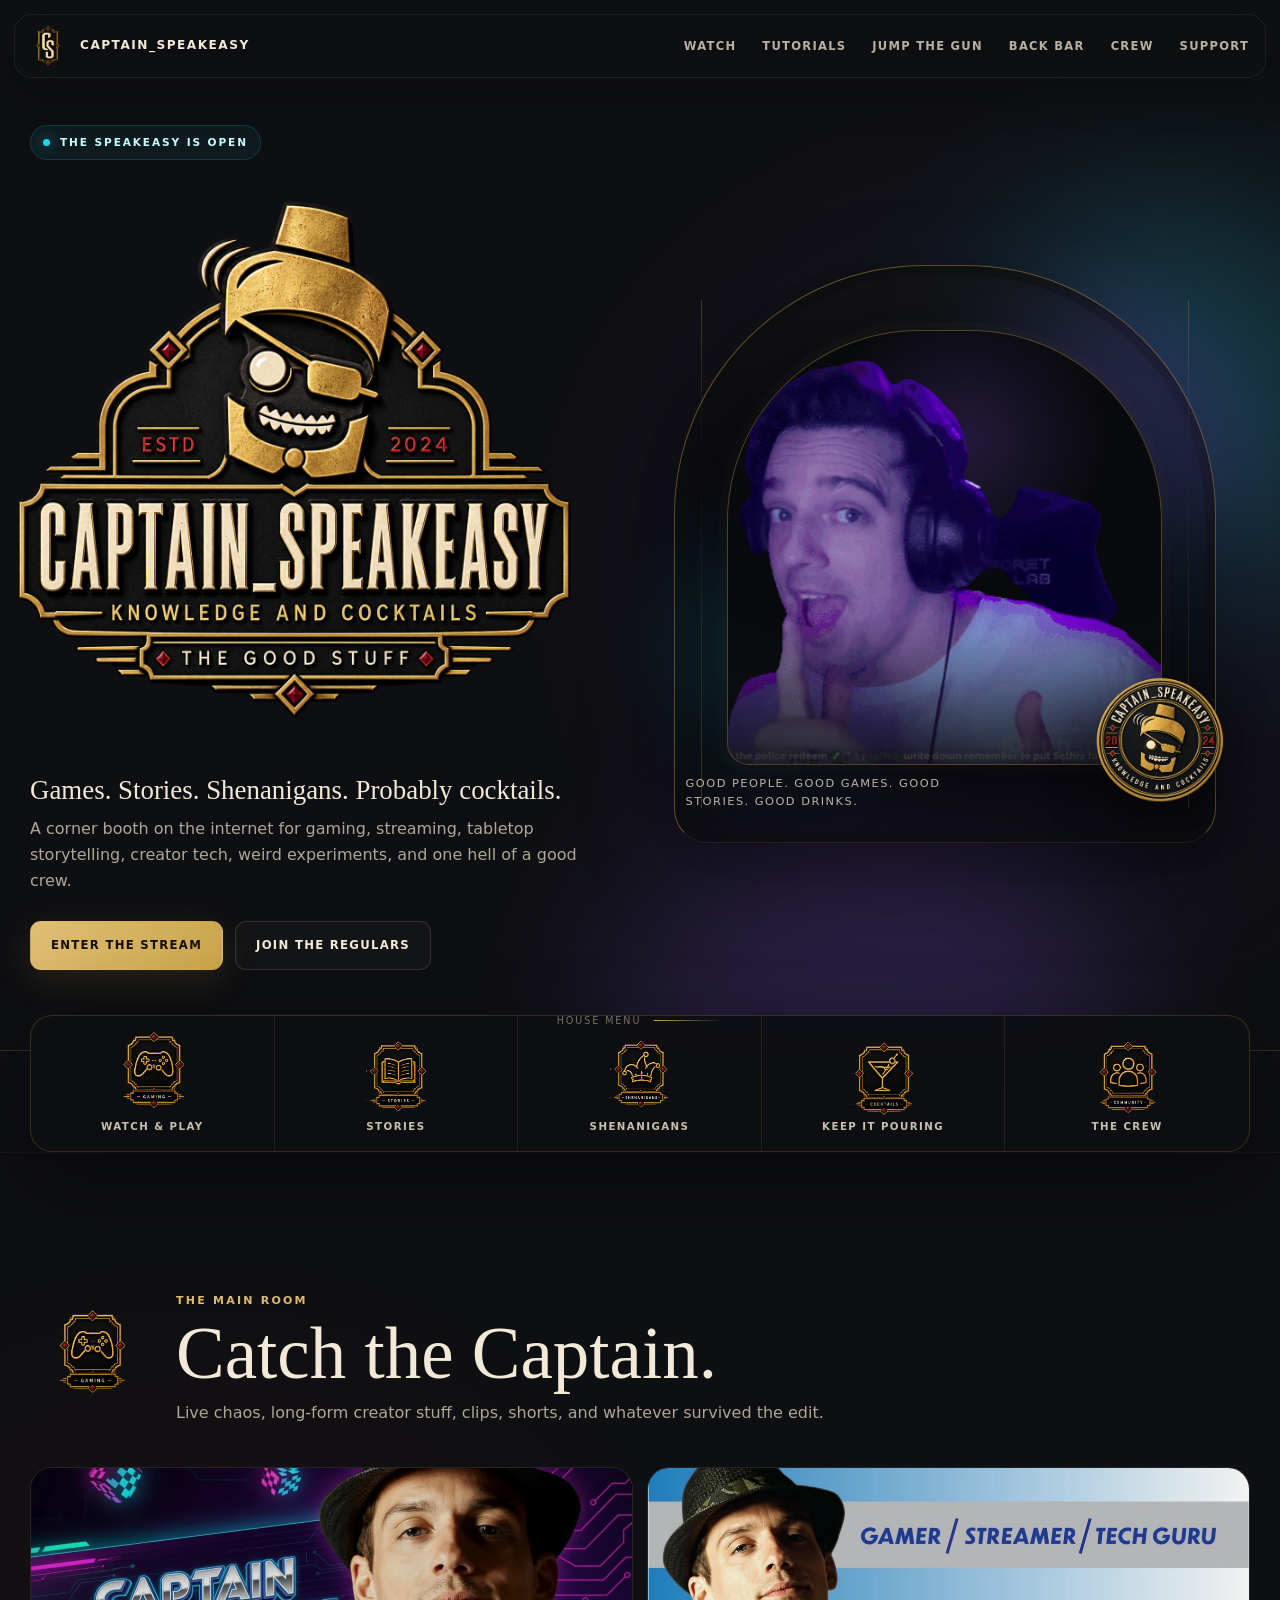
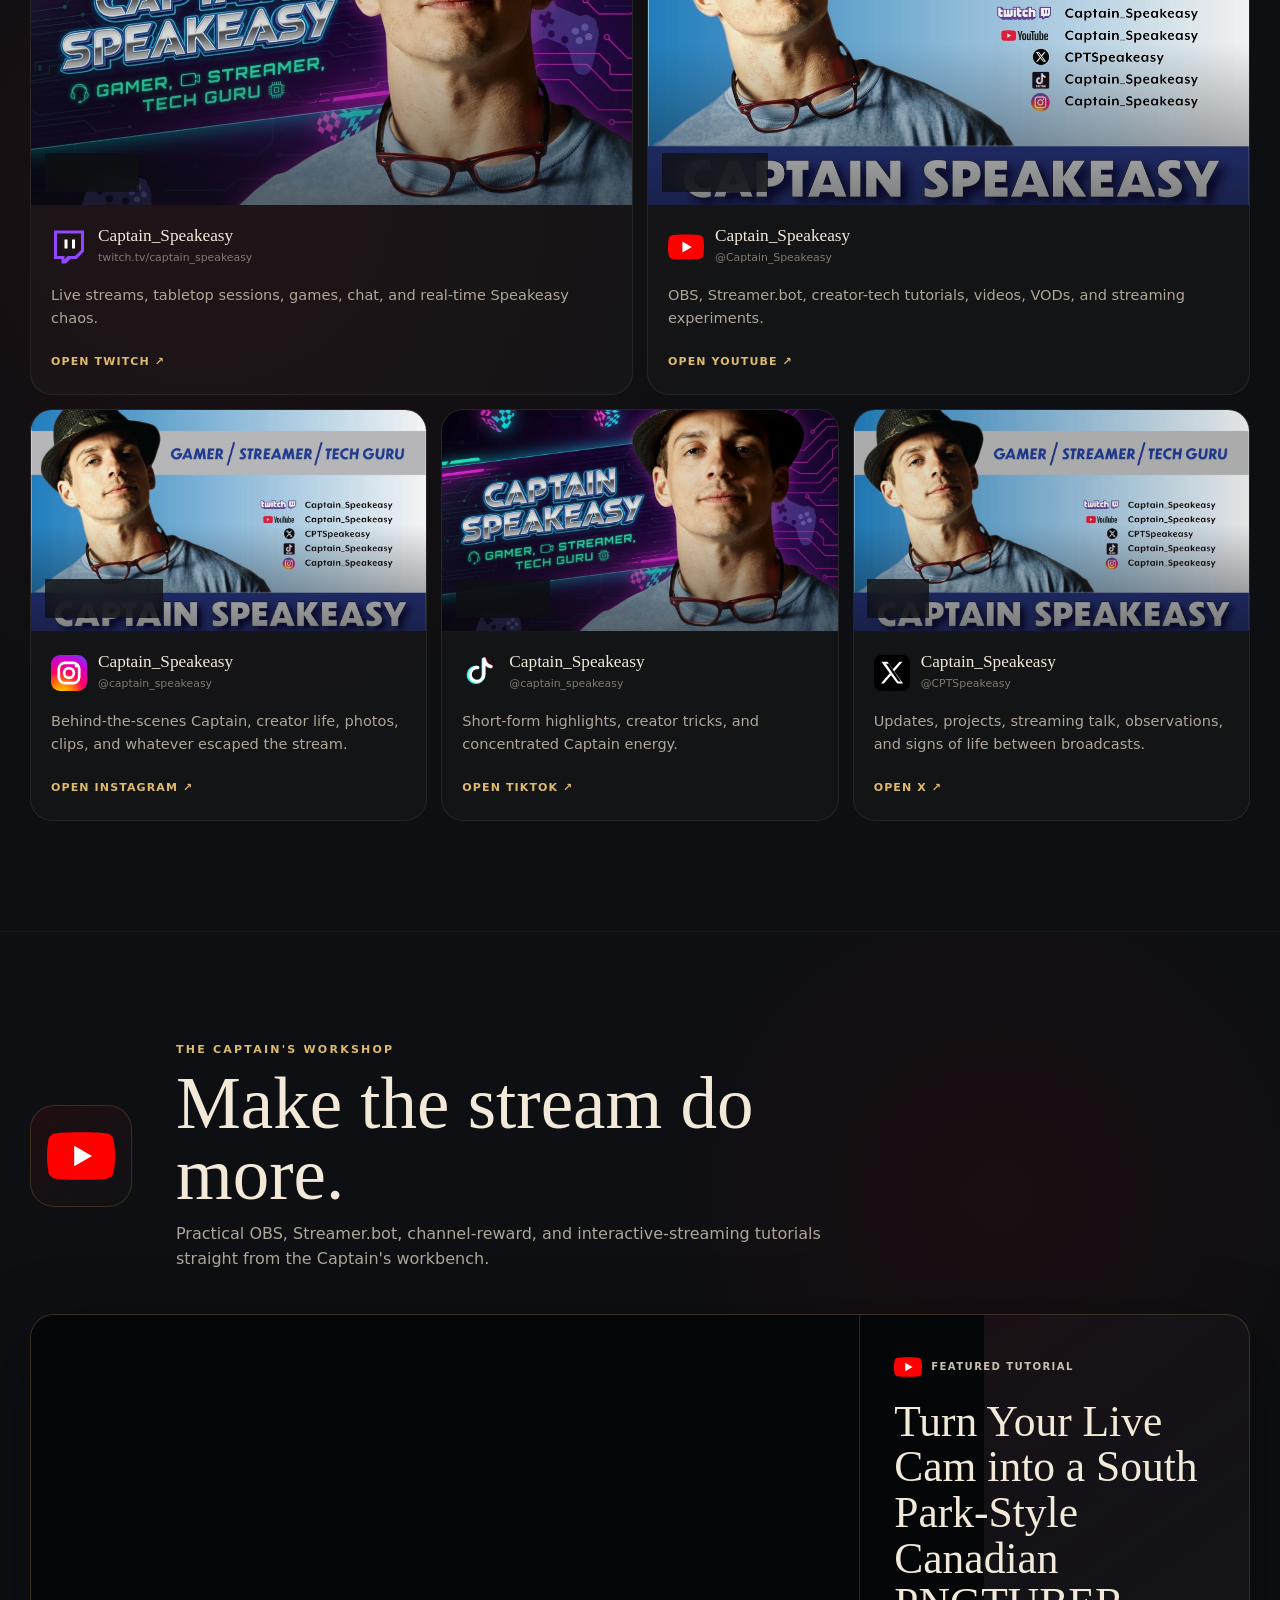
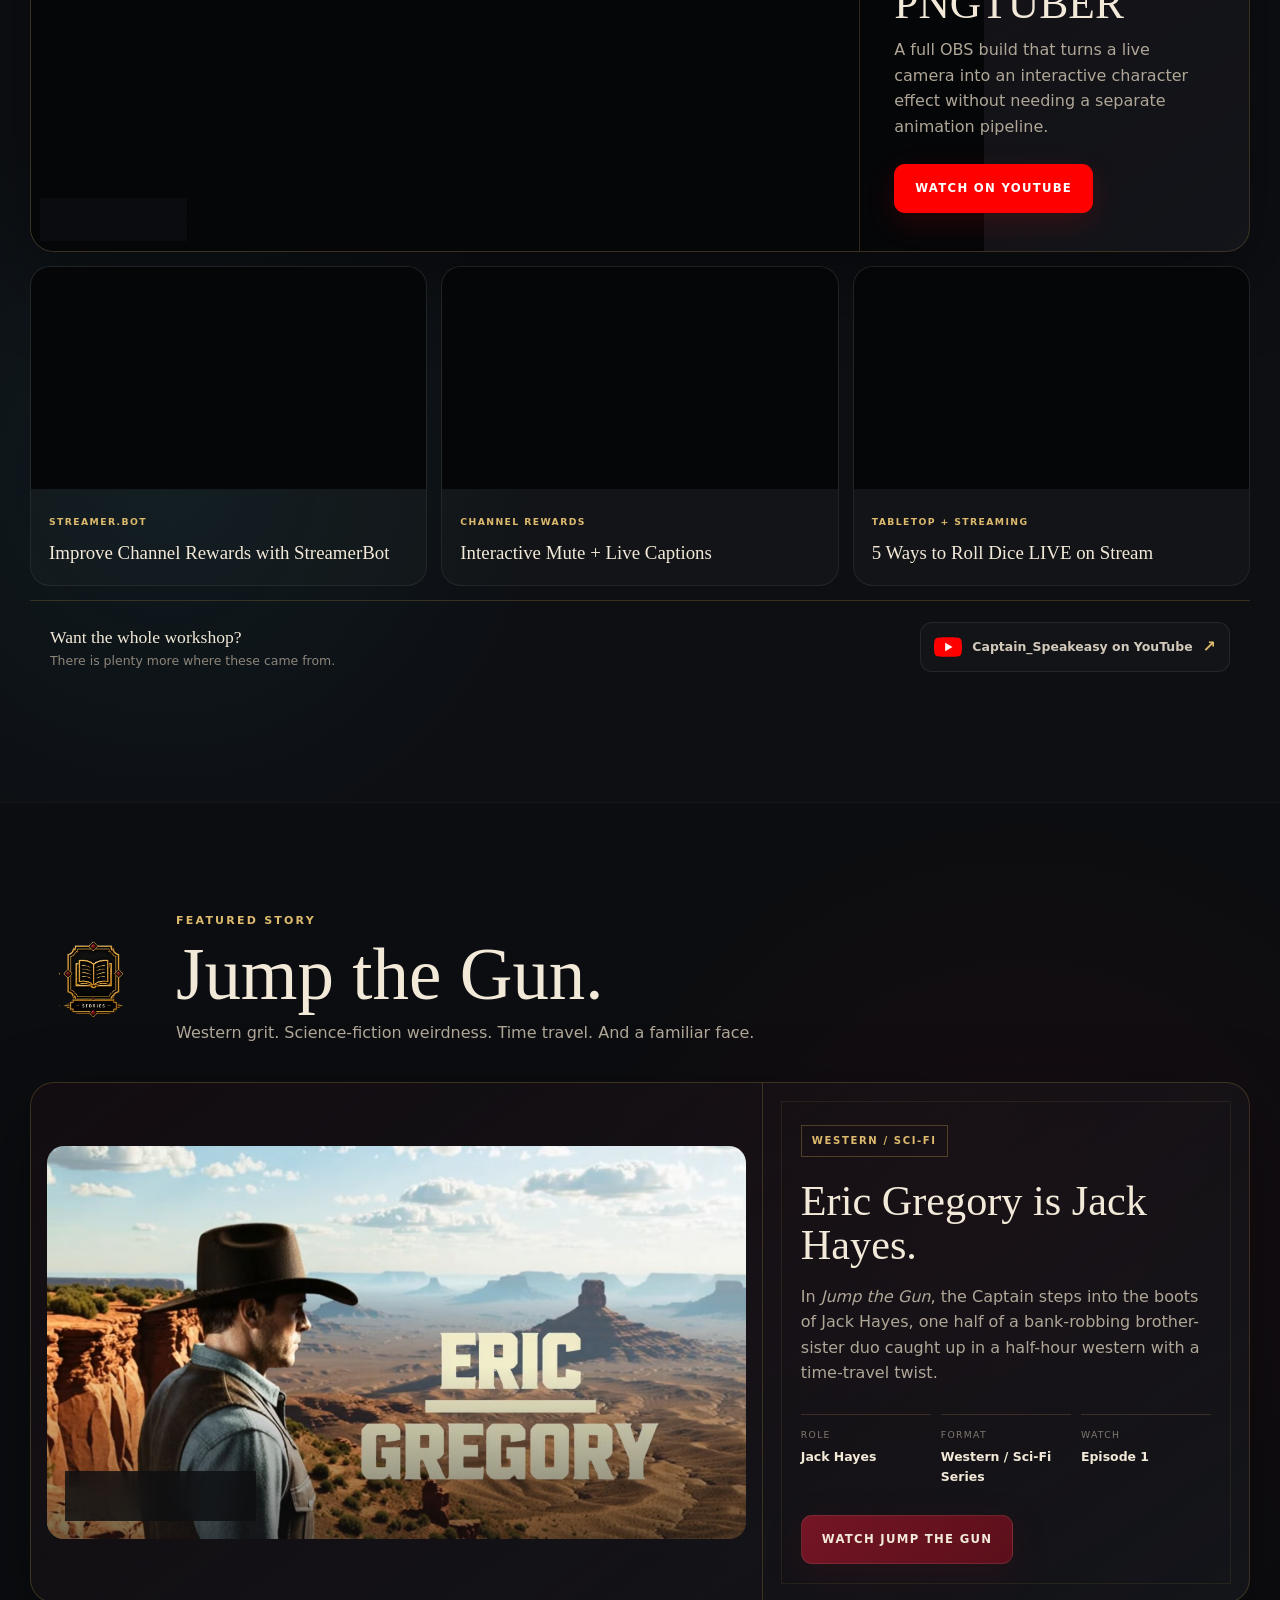
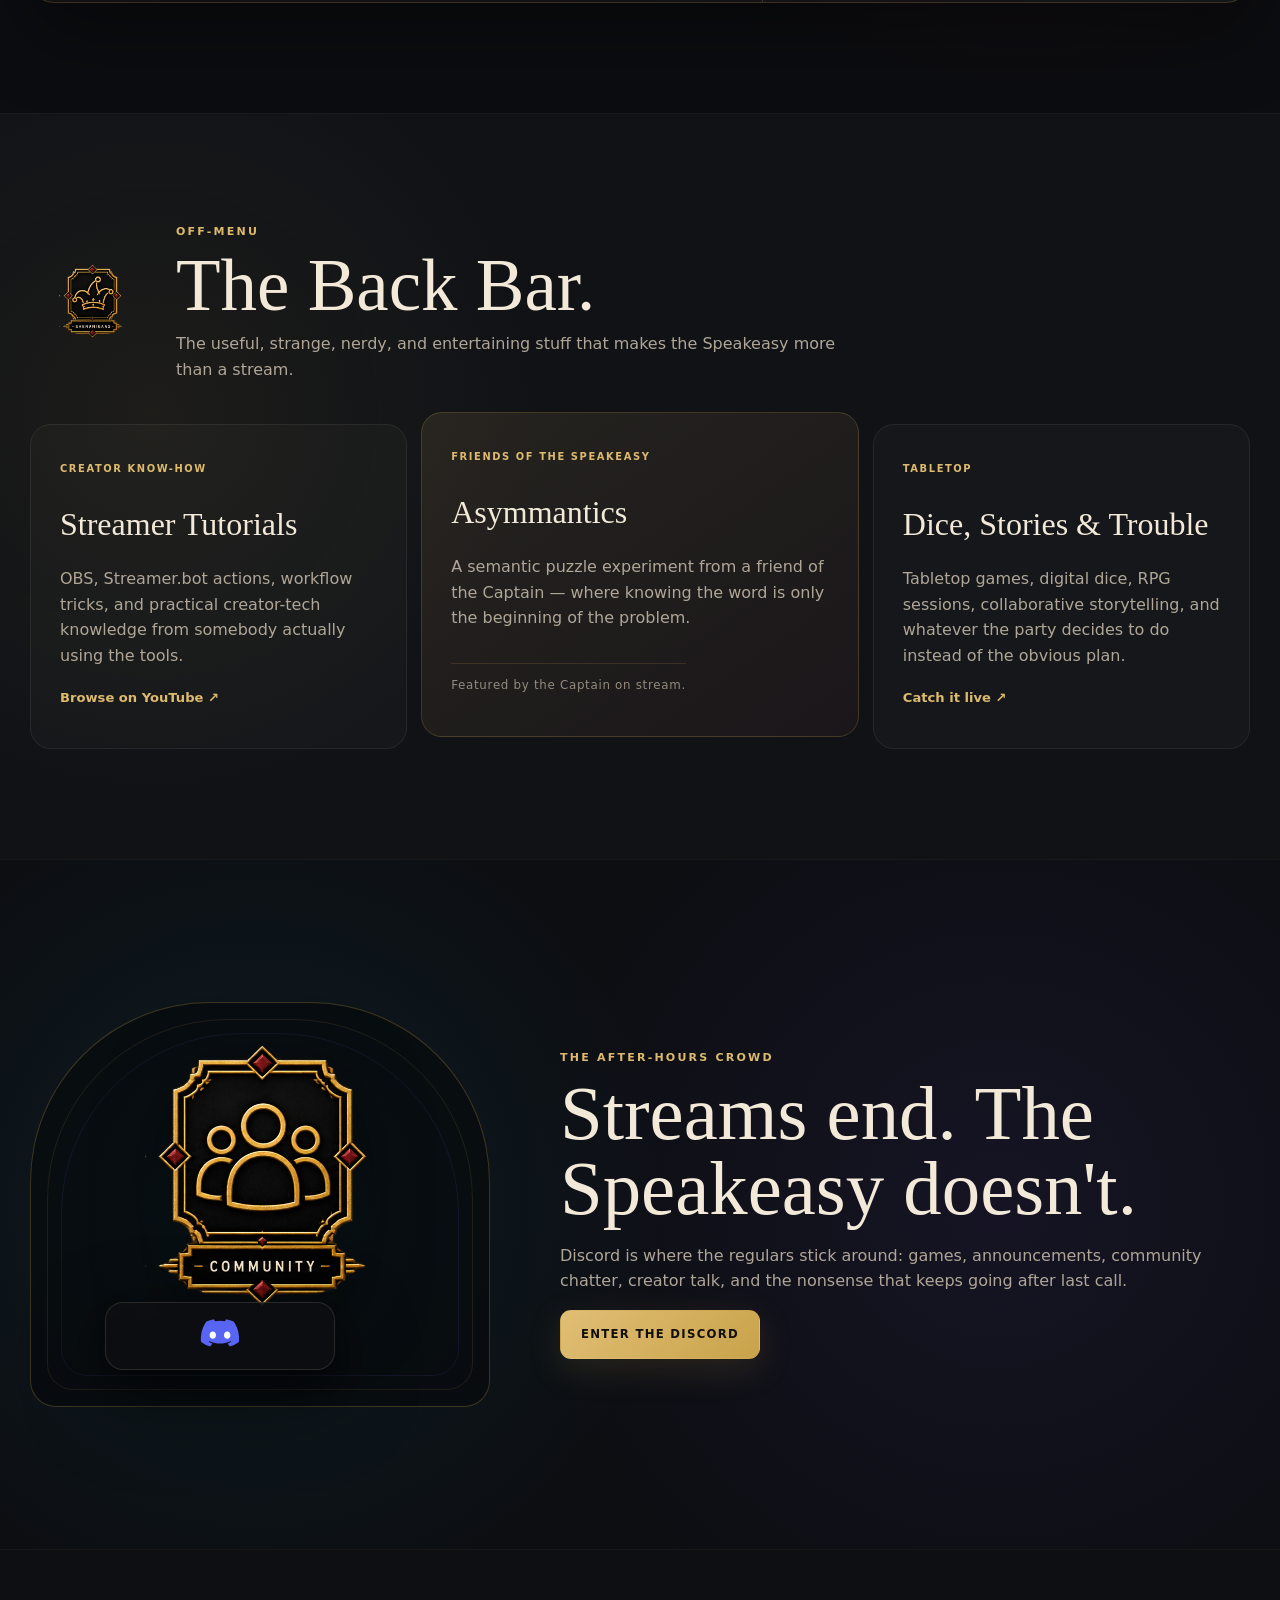
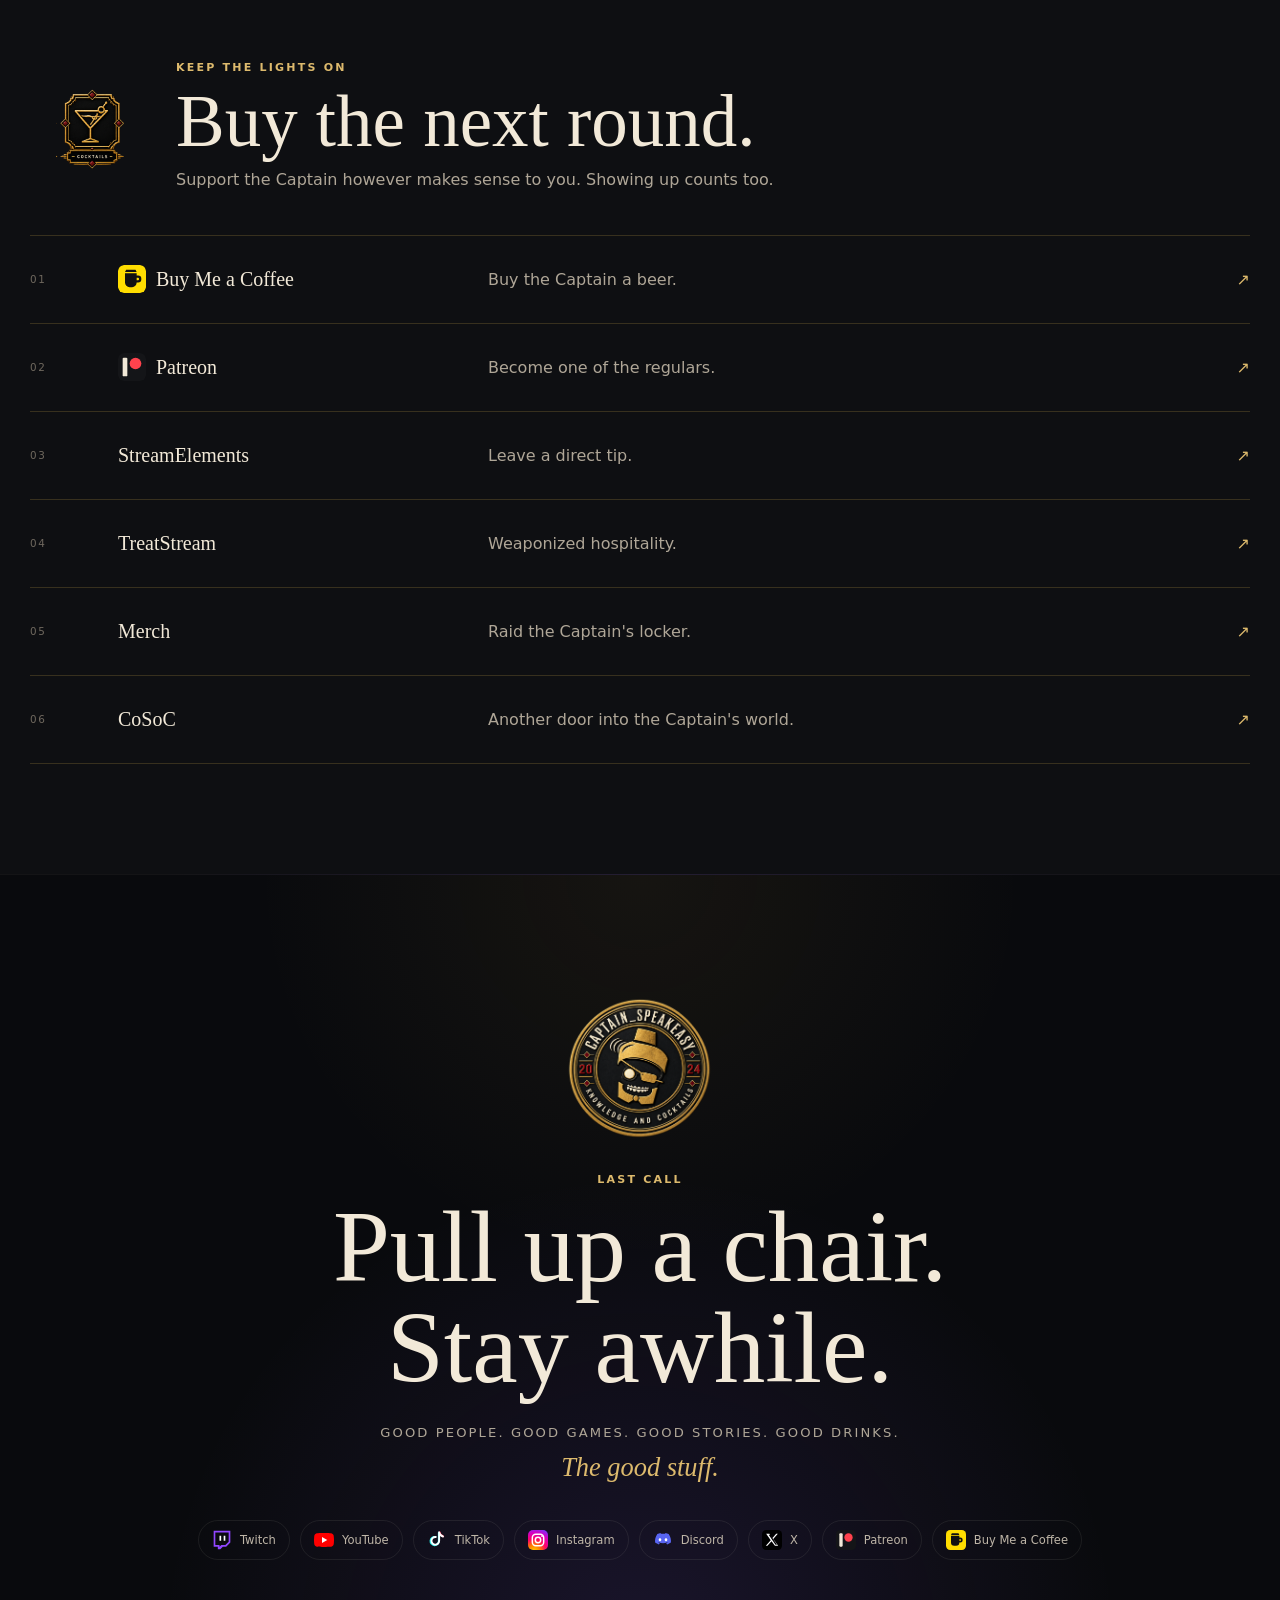
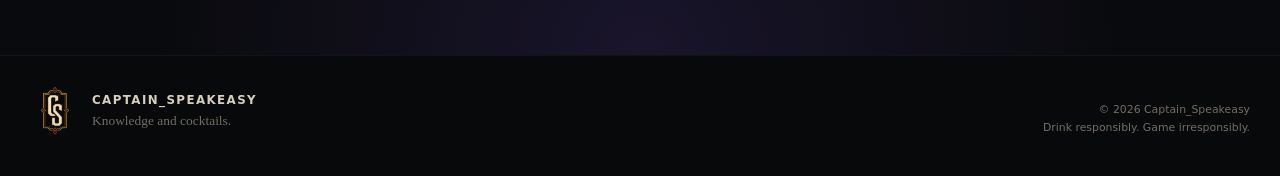
==== commit 9d82e33b: "Update index.html" ====
--- a/index.html
+++ b/index.html
@@ -7,6 +7,27 @@
   <meta http-equiv="Expires" content="0" />
   <meta name="viewport" content="width=device-width, initial-scale=1.0" />
   <meta name="theme-color" content="#0E0F12" />
+  <meta property="og:title"
+      content="Captain_Speakeasy | Games, Stories & Shenanigans" />
+  <meta property="og:description"
+      content="Good people. Good games. Good stories. Good drinks. The good stuff." />
+  <meta property="og:type" content="website" />
+  <meta property="og:url" content="https://captainspeakeasy.com/" />
+  <meta property="og:image"
+      content="https://captainspeakeasy.com/assets/captain-social-card.jpg" />
+  <meta property="og:image:width" content="1200" />
+  <meta property="og:image:height" content="630" />
+  <meta property="og:image:alt"
+      content="Captain Speakeasy — Knowledge and Cocktails" />
+  <meta name="twitter:card" content="summary_large_image" />
+  <meta name="twitter:site" content="@CPTSpeakeasy" />
+  <meta name="twitter:creator" content="@CPTSpeakeasy" />
+  <meta name="twitter:title"
+      content="Captain_Speakeasy | Games, Stories & Shenanigans" />
+  <meta name="twitter:description"
+      content="Good people. Good games. Good stories. Good drinks. The good stuff." />
+  <meta name="twitter:image"
+      content="https://captainspeakeasy.com/assets/captain-social-card.jpg" />
 
   <title>Captain_Speakeasy | Games, Stories & Shenanigans</title>
   <meta
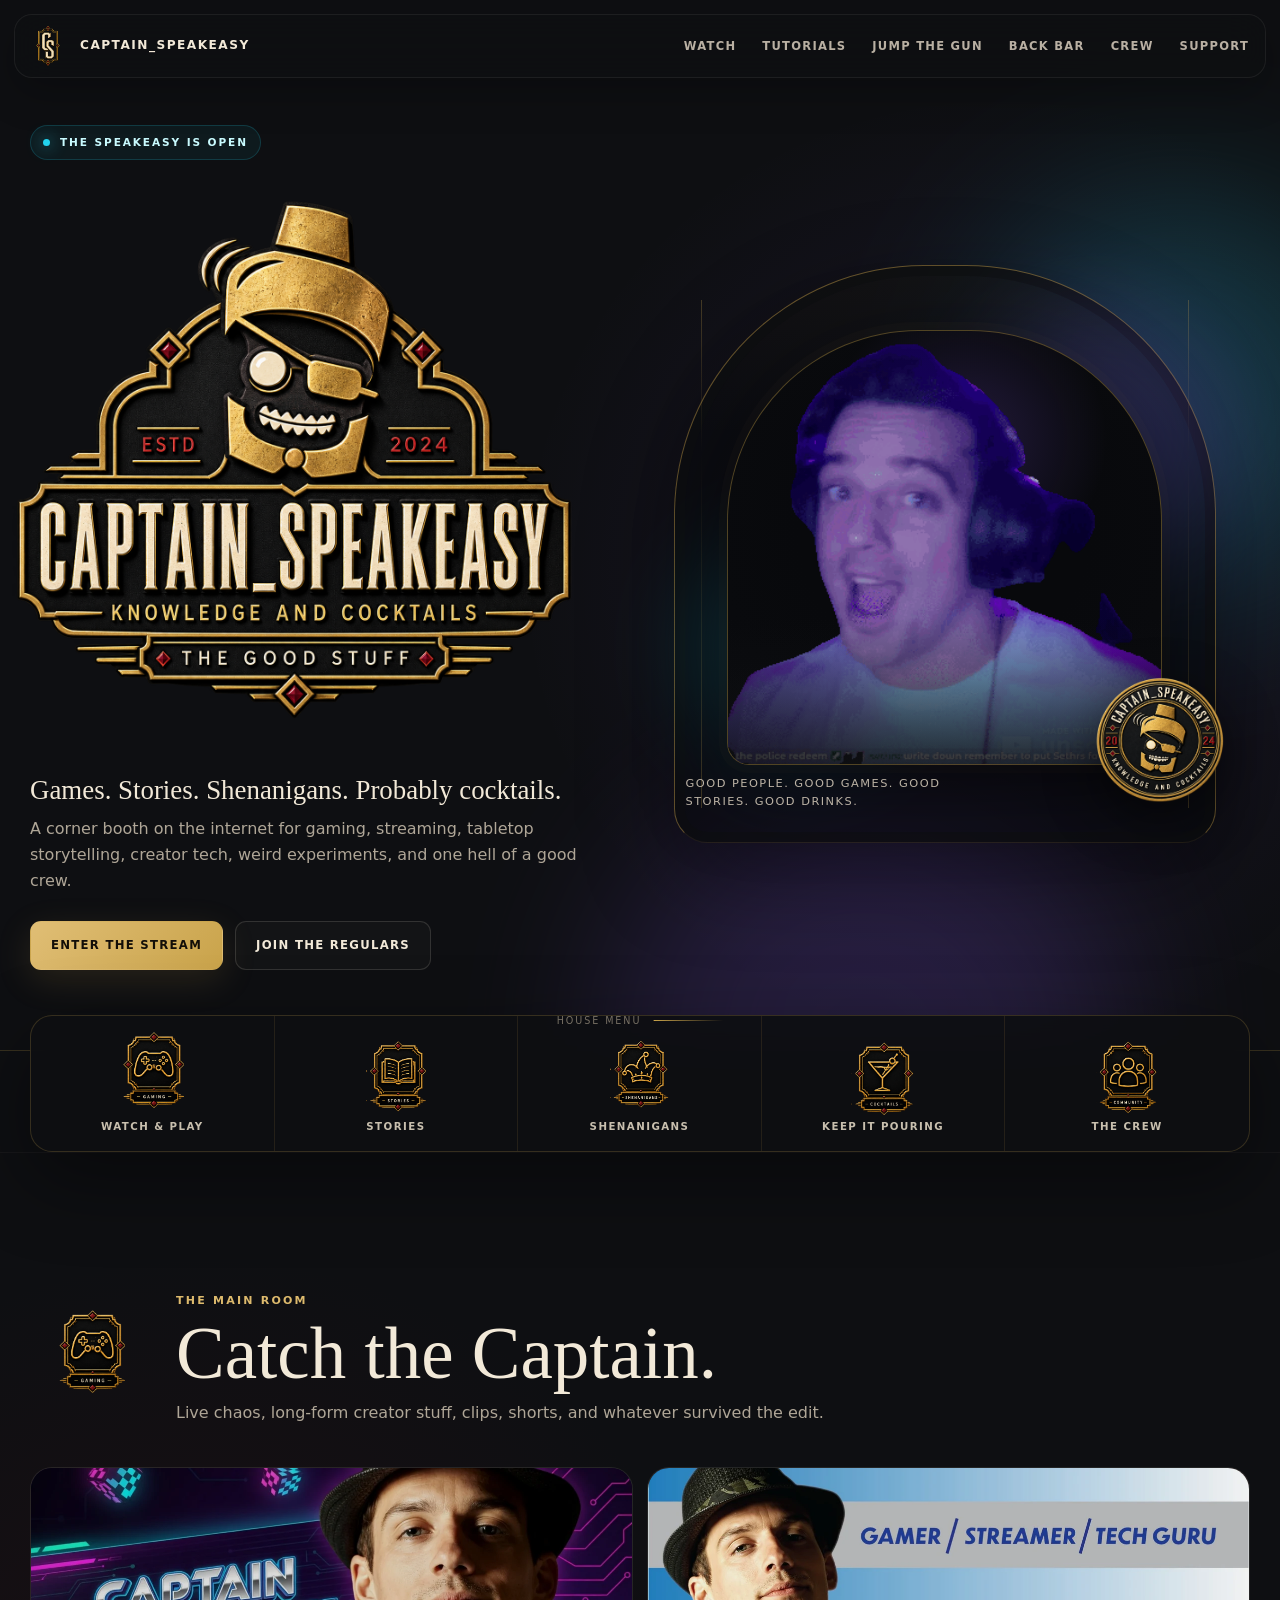
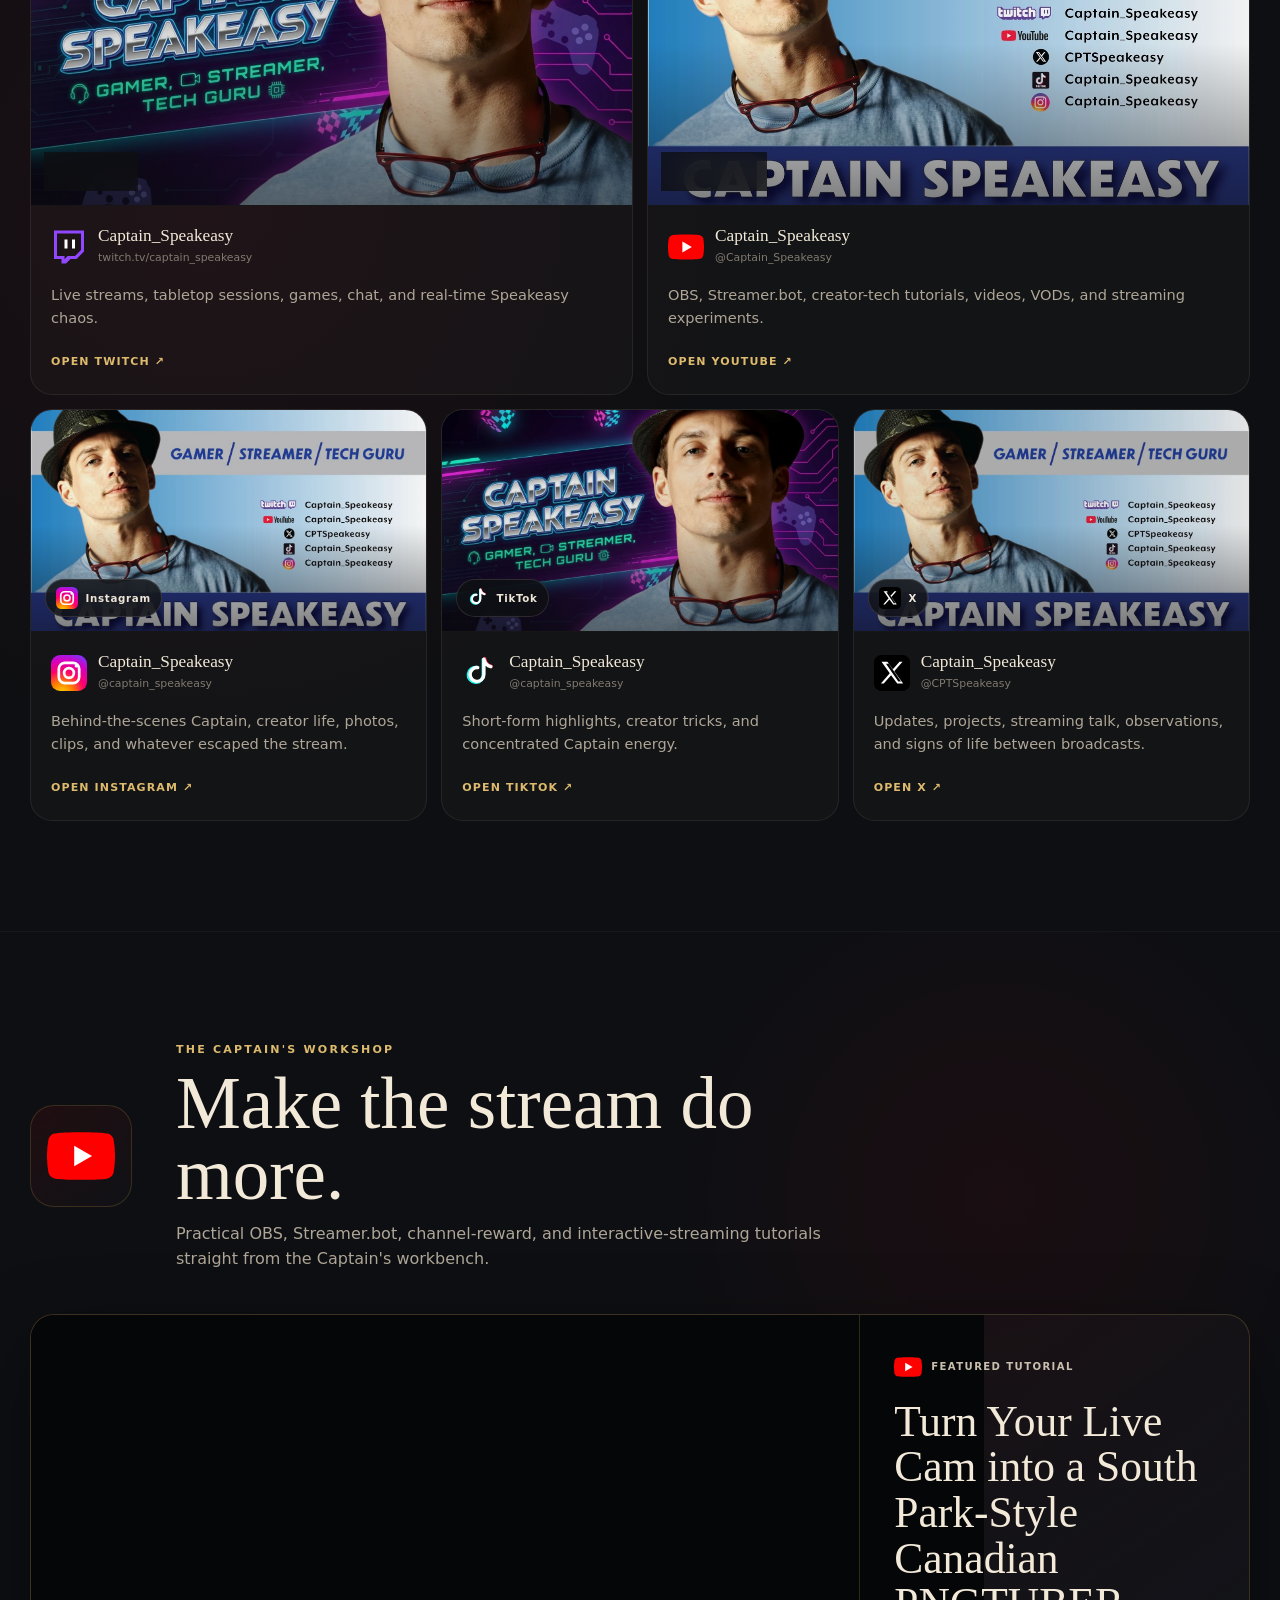
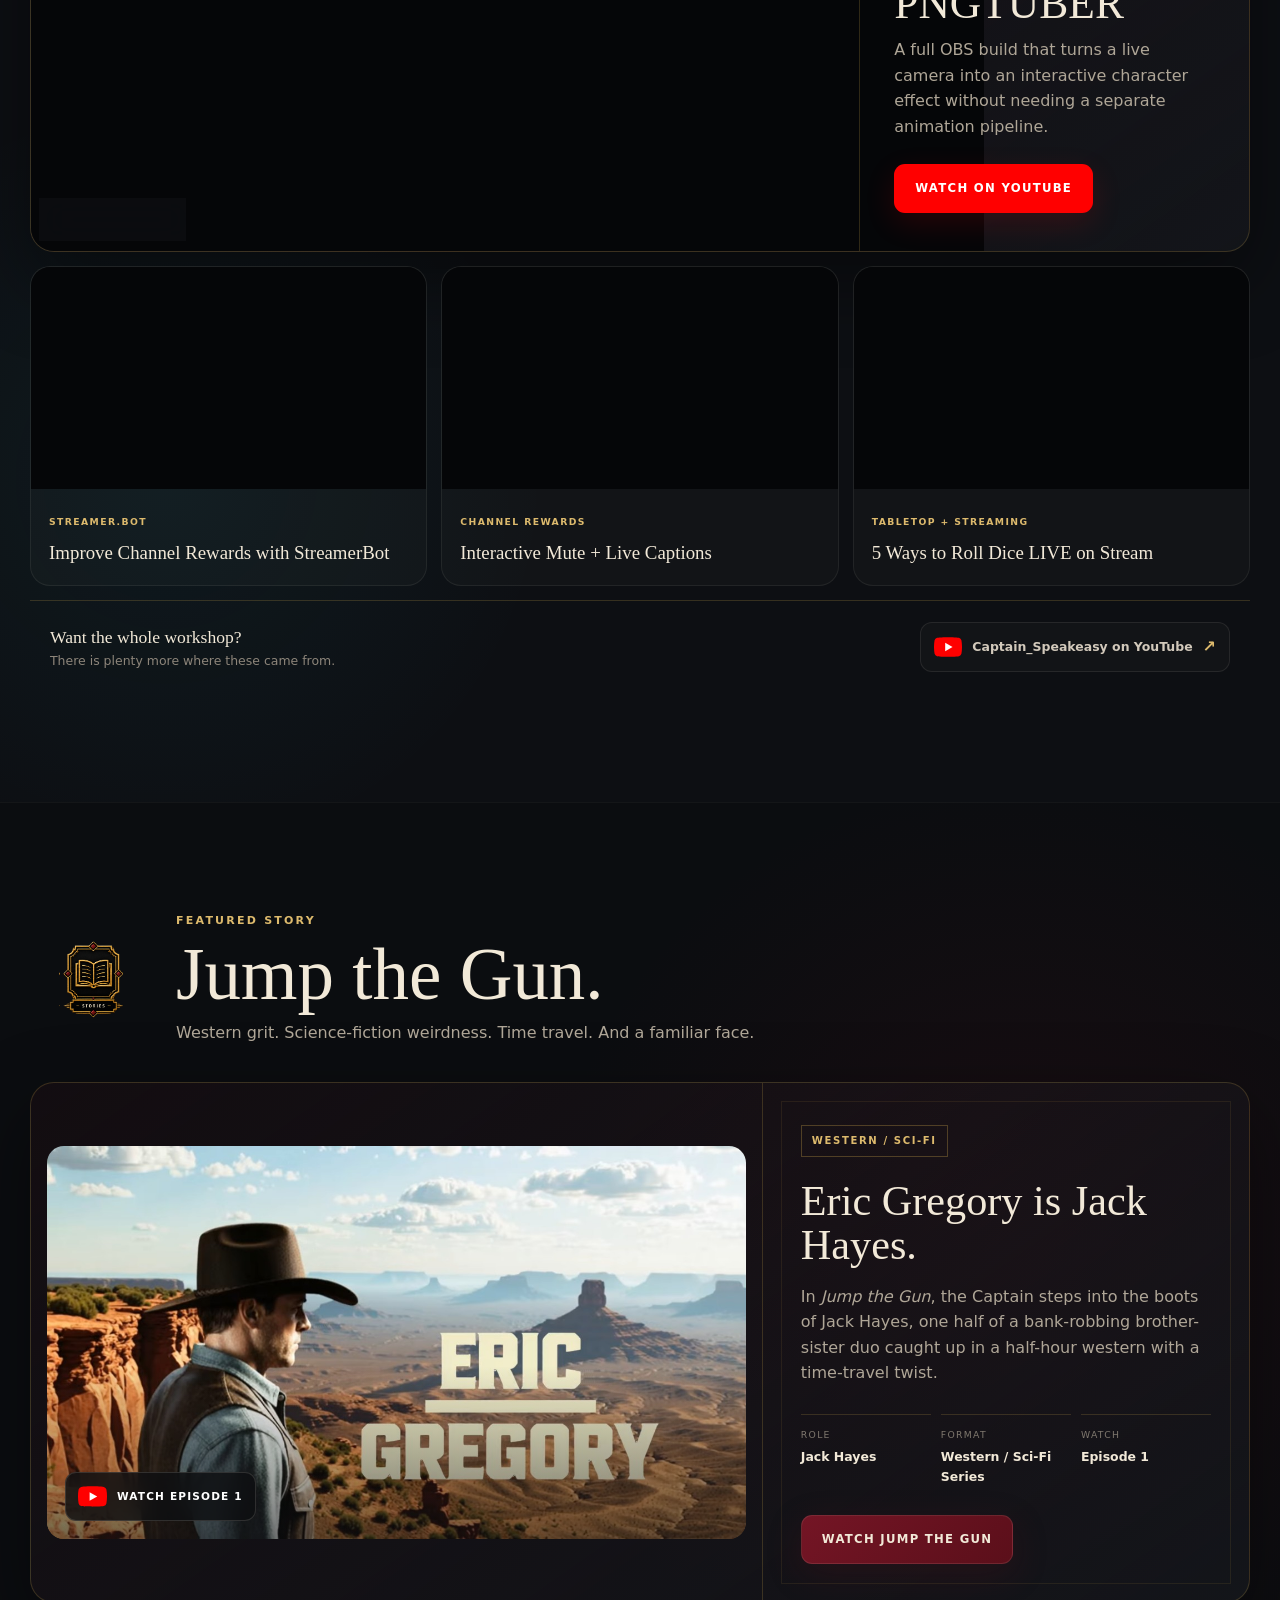
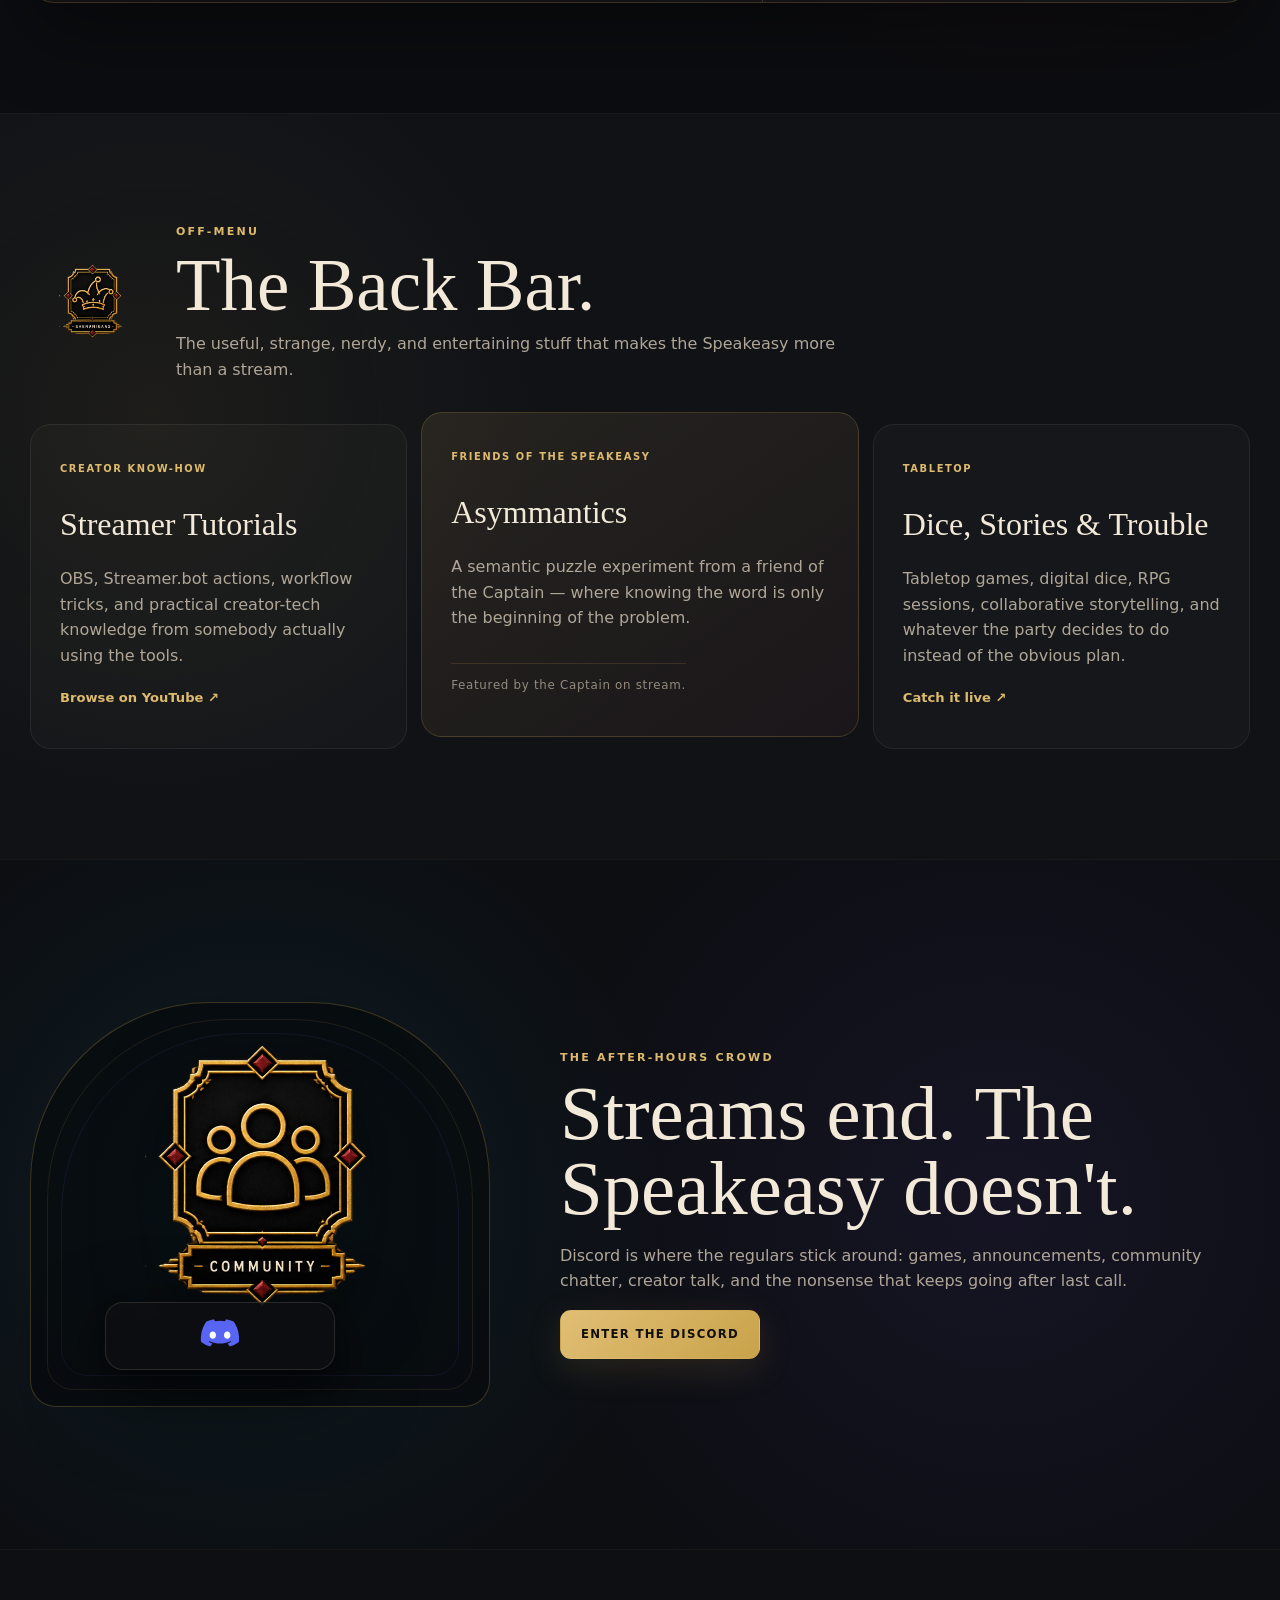
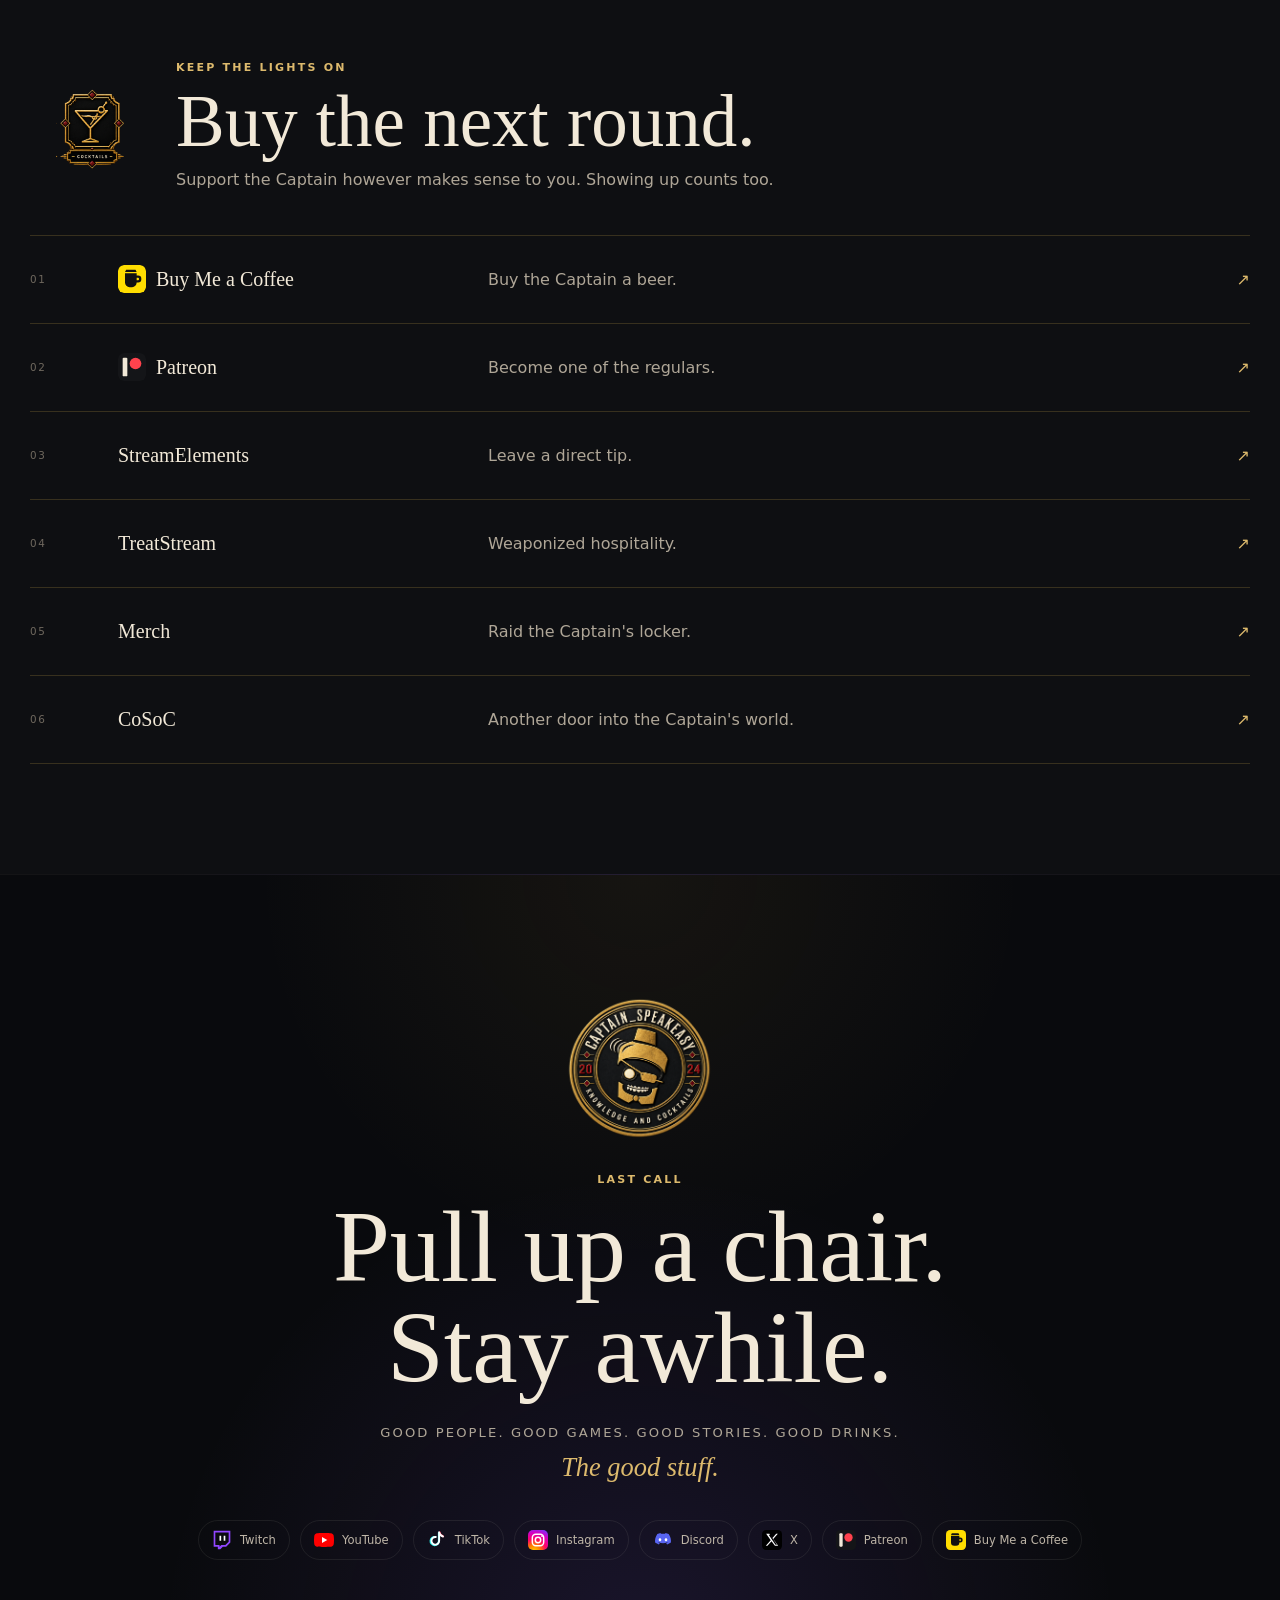
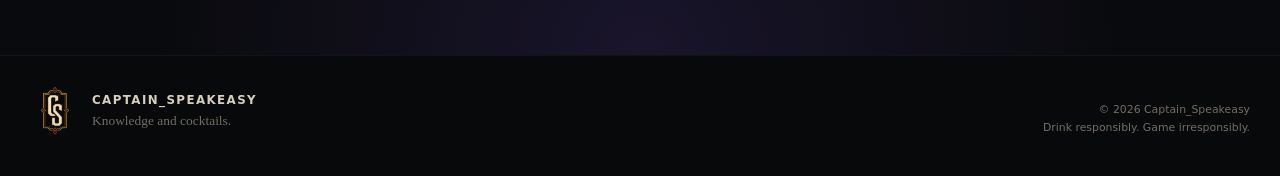
==== commit 6f0b3145: "Update index.html" ====
--- a/index.html
+++ b/index.html
@@ -14,7 +14,7 @@
   <meta property="og:type" content="website" />
   <meta property="og:url" content="https://captainspeakeasy.com/" />
   <meta property="og:image"
-      content="https://captainspeakeasy.com/assets/captain-social-card.jpg" />
+      content="https://captainspeakeasy.com/assets/captain-banner-clean.png" />
   <meta property="og:image:width" content="1200" />
   <meta property="og:image:height" content="630" />
   <meta property="og:image:alt"
@@ -27,7 +27,7 @@
   <meta name="twitter:description"
       content="Good people. Good games. Good stories. Good drinks. The good stuff." />
   <meta name="twitter:image"
-      content="https://captainspeakeasy.com/assets/captain-social-card.jpg" />
+      content="https://captainspeakeasy.com/assets/captain-banner-clean.png" />
 
   <title>Captain_Speakeasy | Games, Stories & Shenanigans</title>
   <meta
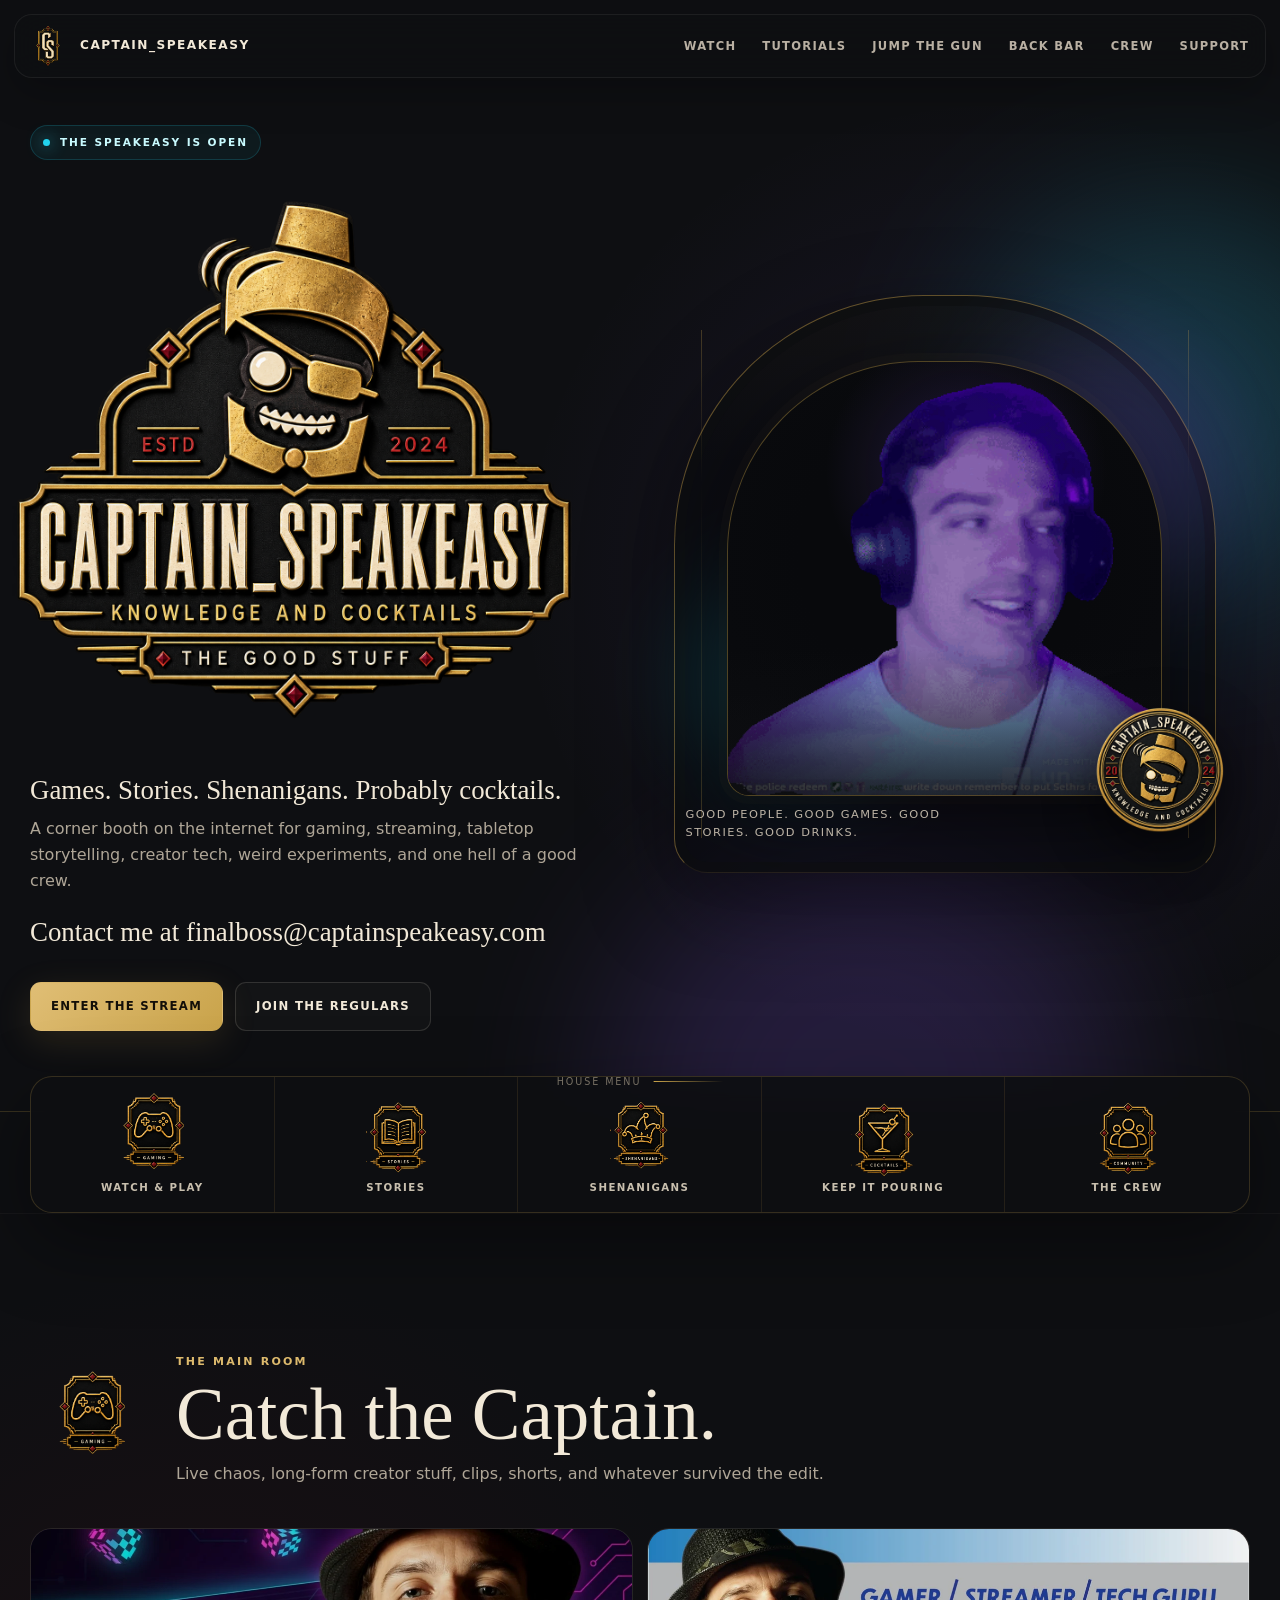
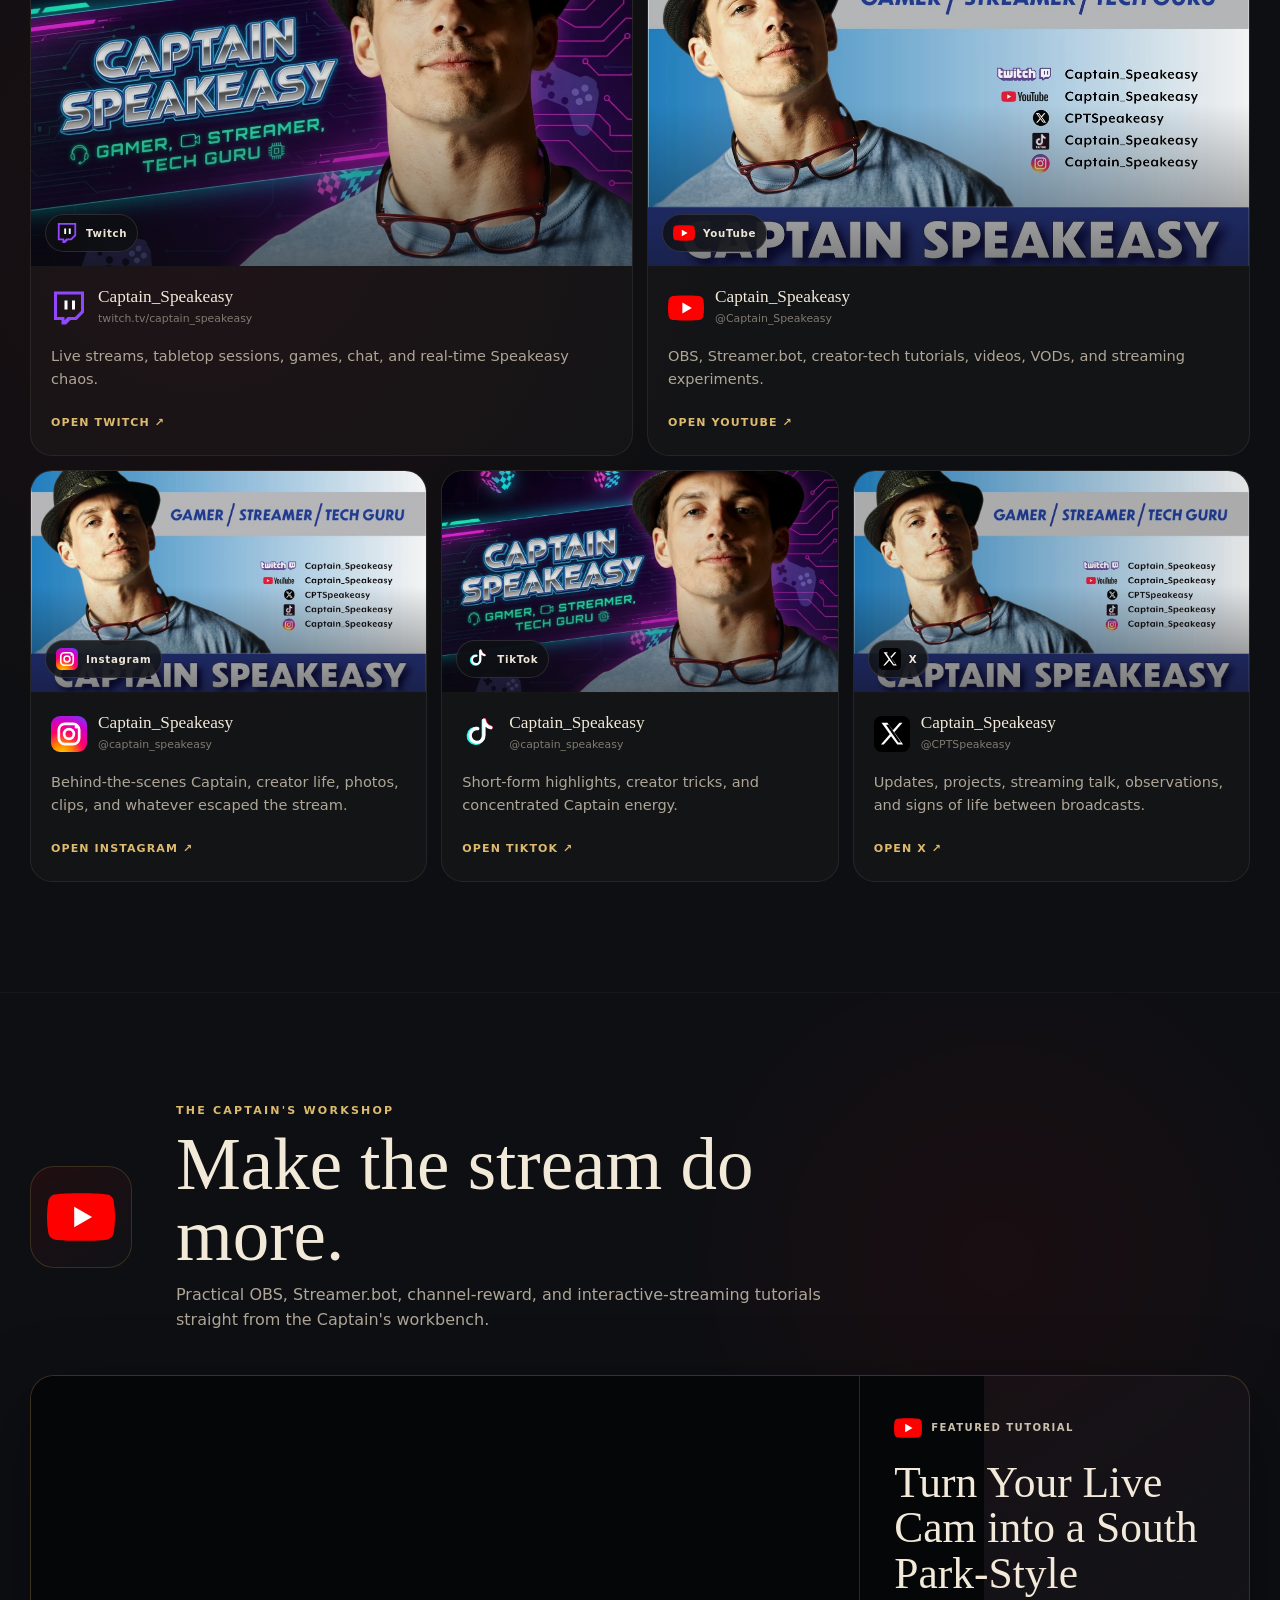
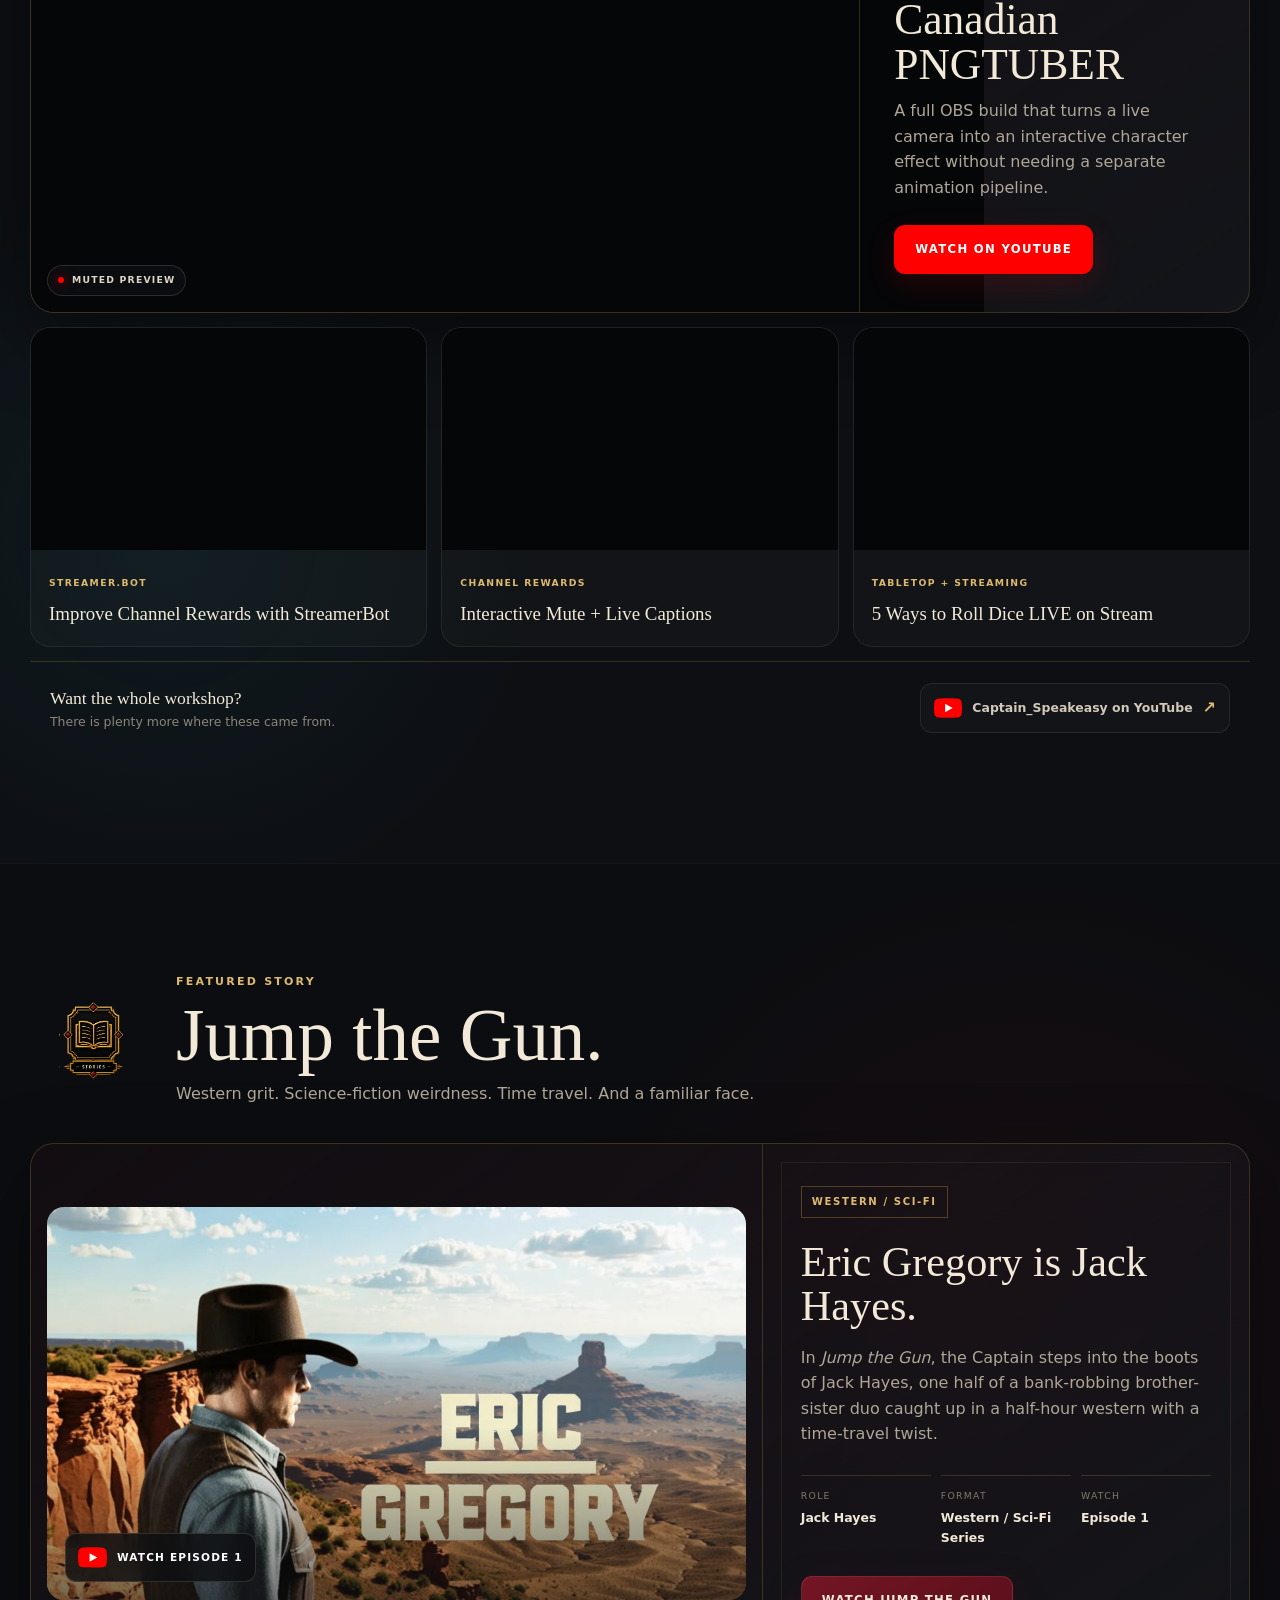
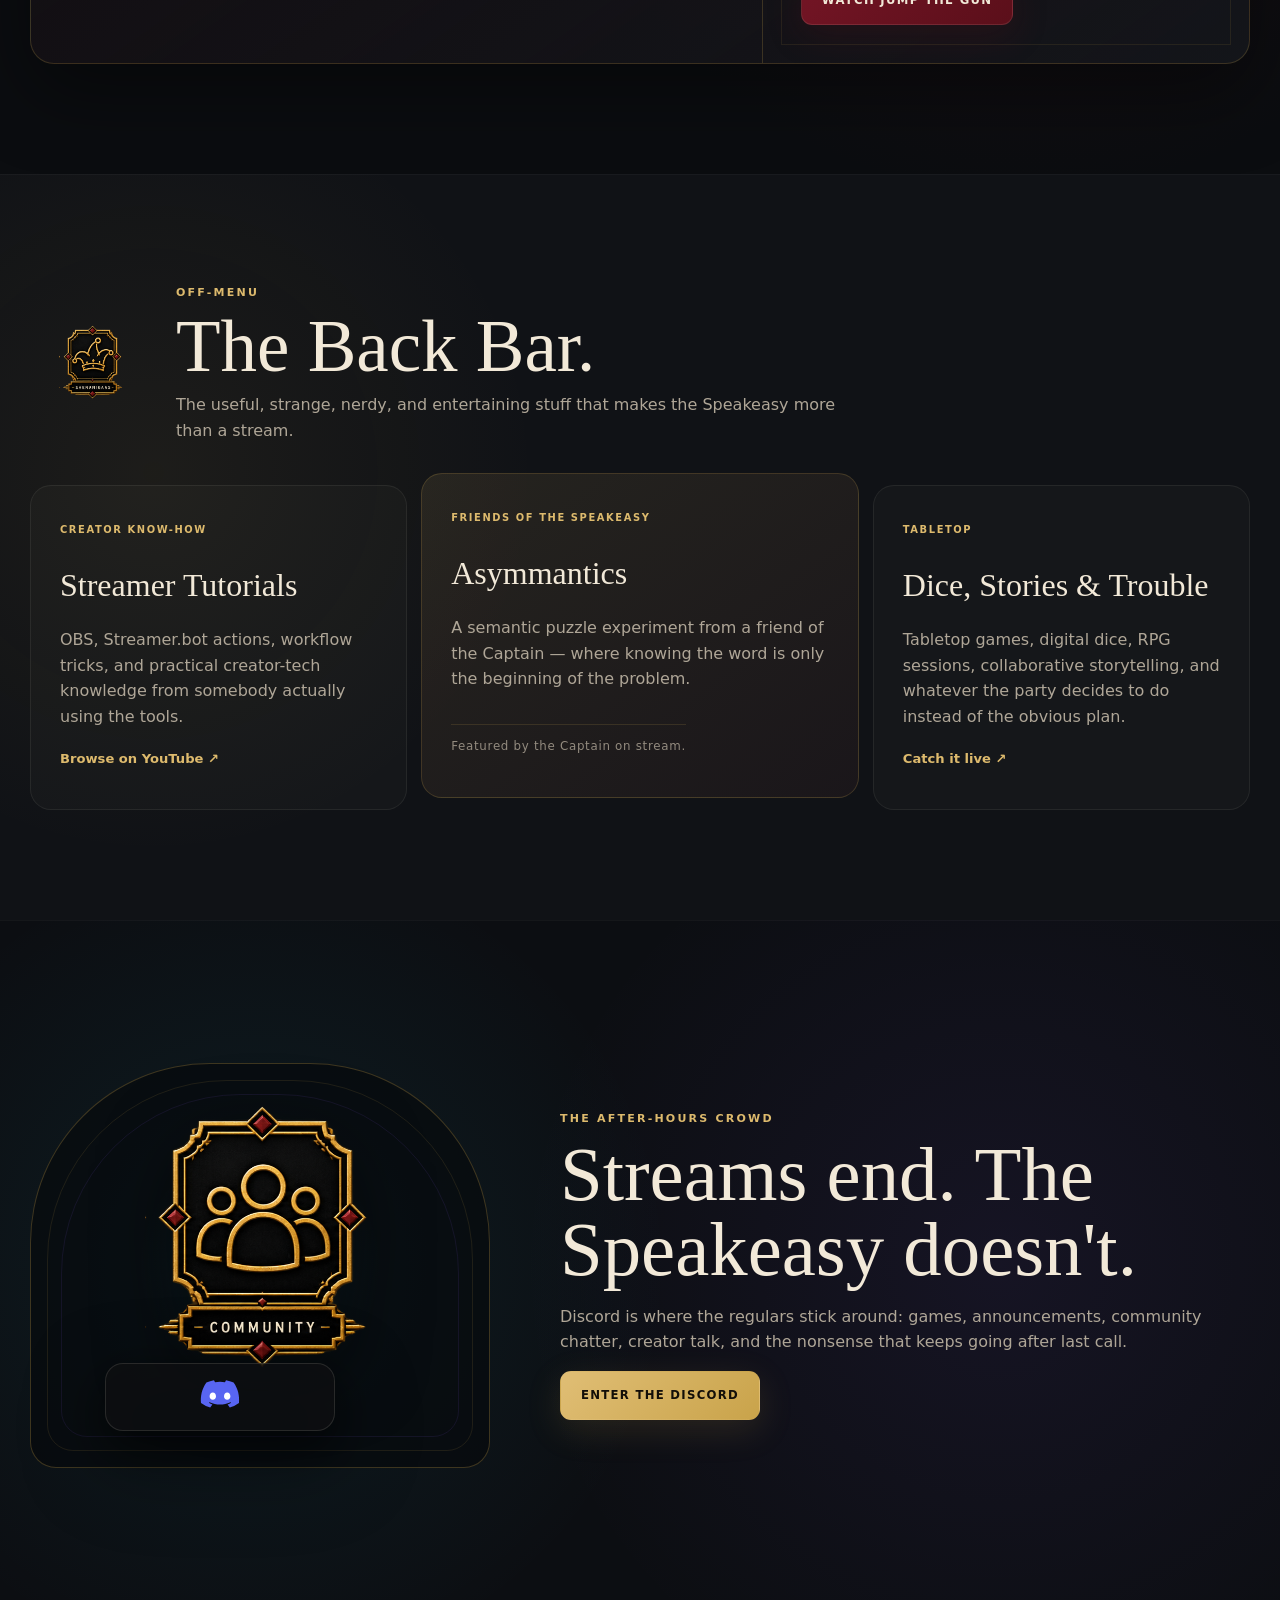
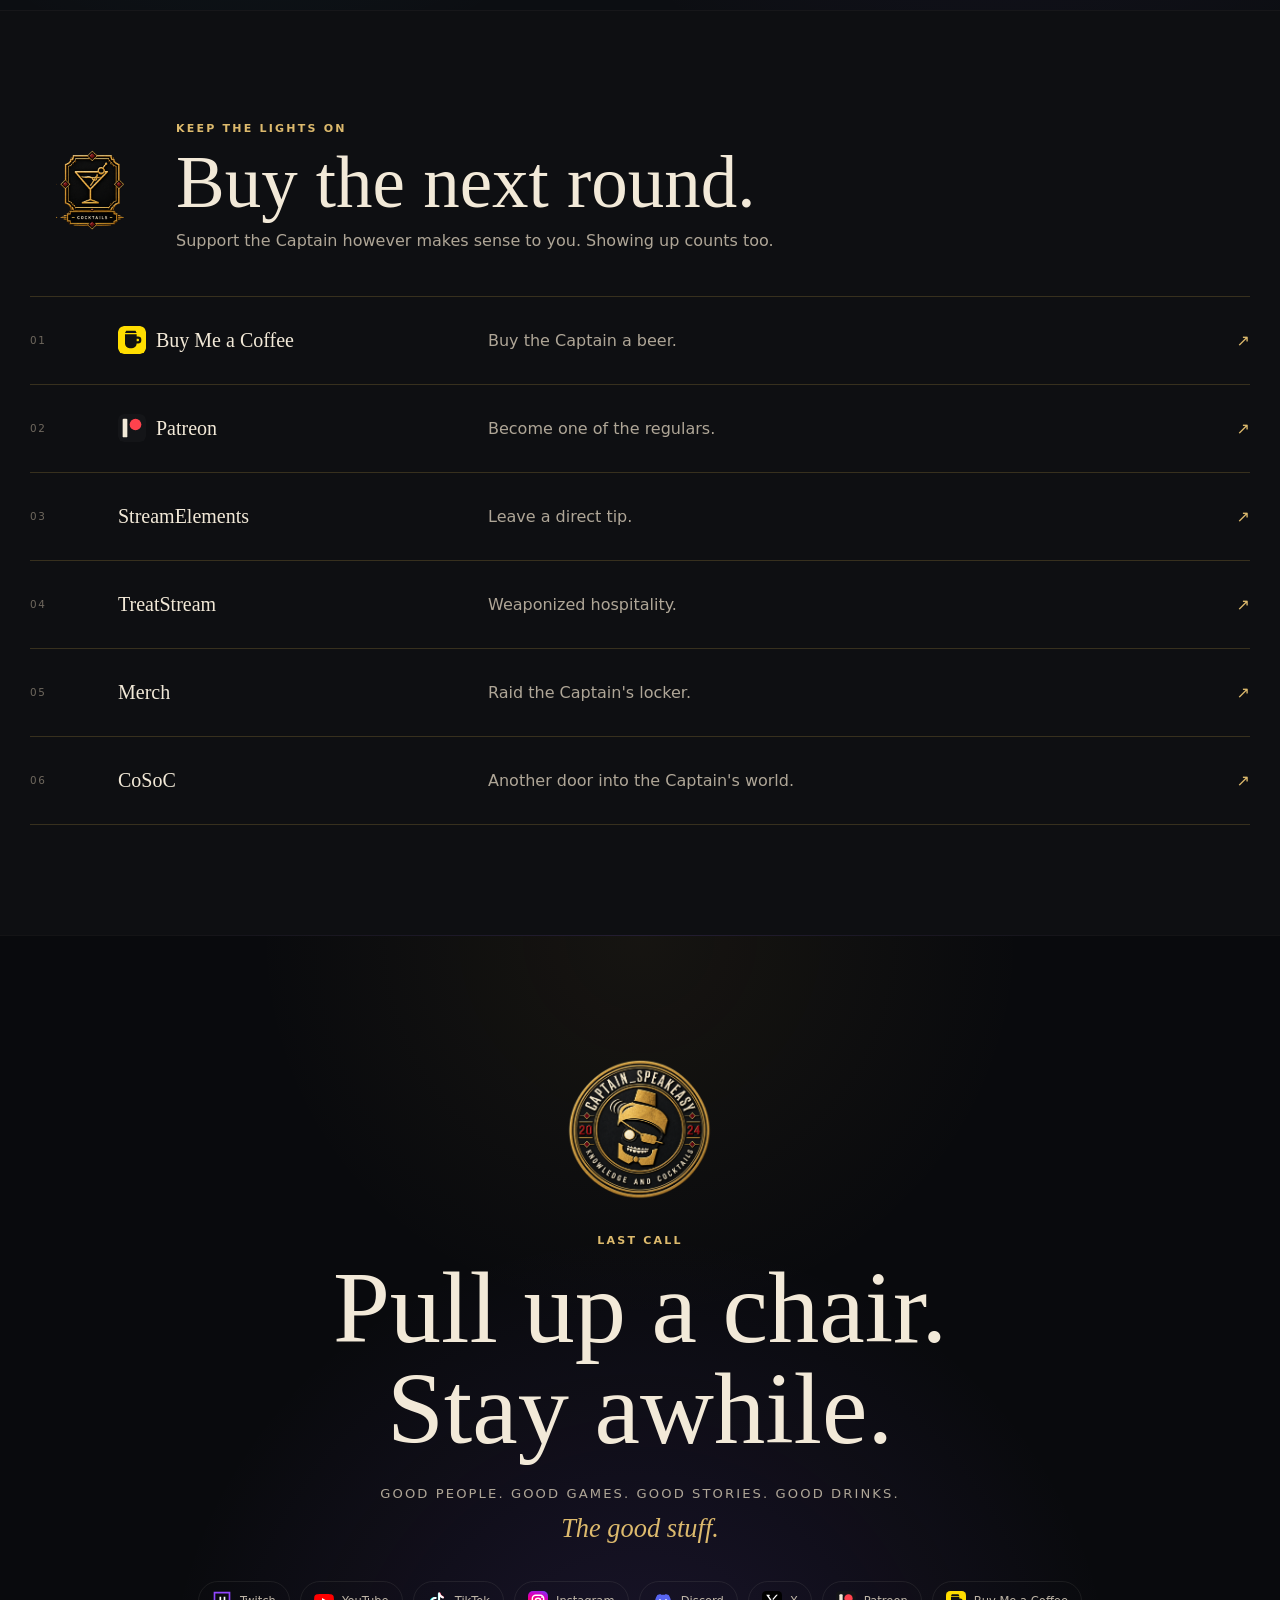
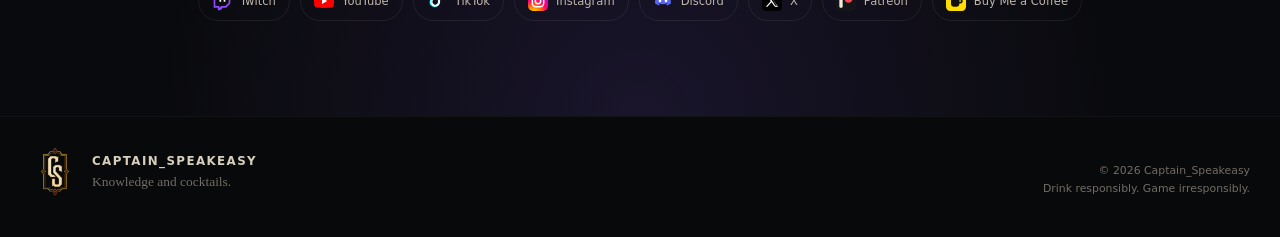
==== commit 0987915f: "Update index.html" ====
--- a/index.html
+++ b/index.html
@@ -90,6 +90,7 @@
             A corner booth on the internet for gaming, streaming, tabletop storytelling,
             creator tech, weird experiments, and one hell of a good crew.
           </p>
+          <p class="hero-line">Contact me at finalboss@captainspeakeasy.com</p>
 
           <div class="hero-actions">
             <a class="btn btn-brass" data-link="twitch" target="_blank" rel="noreferrer">Enter the Stream</a>
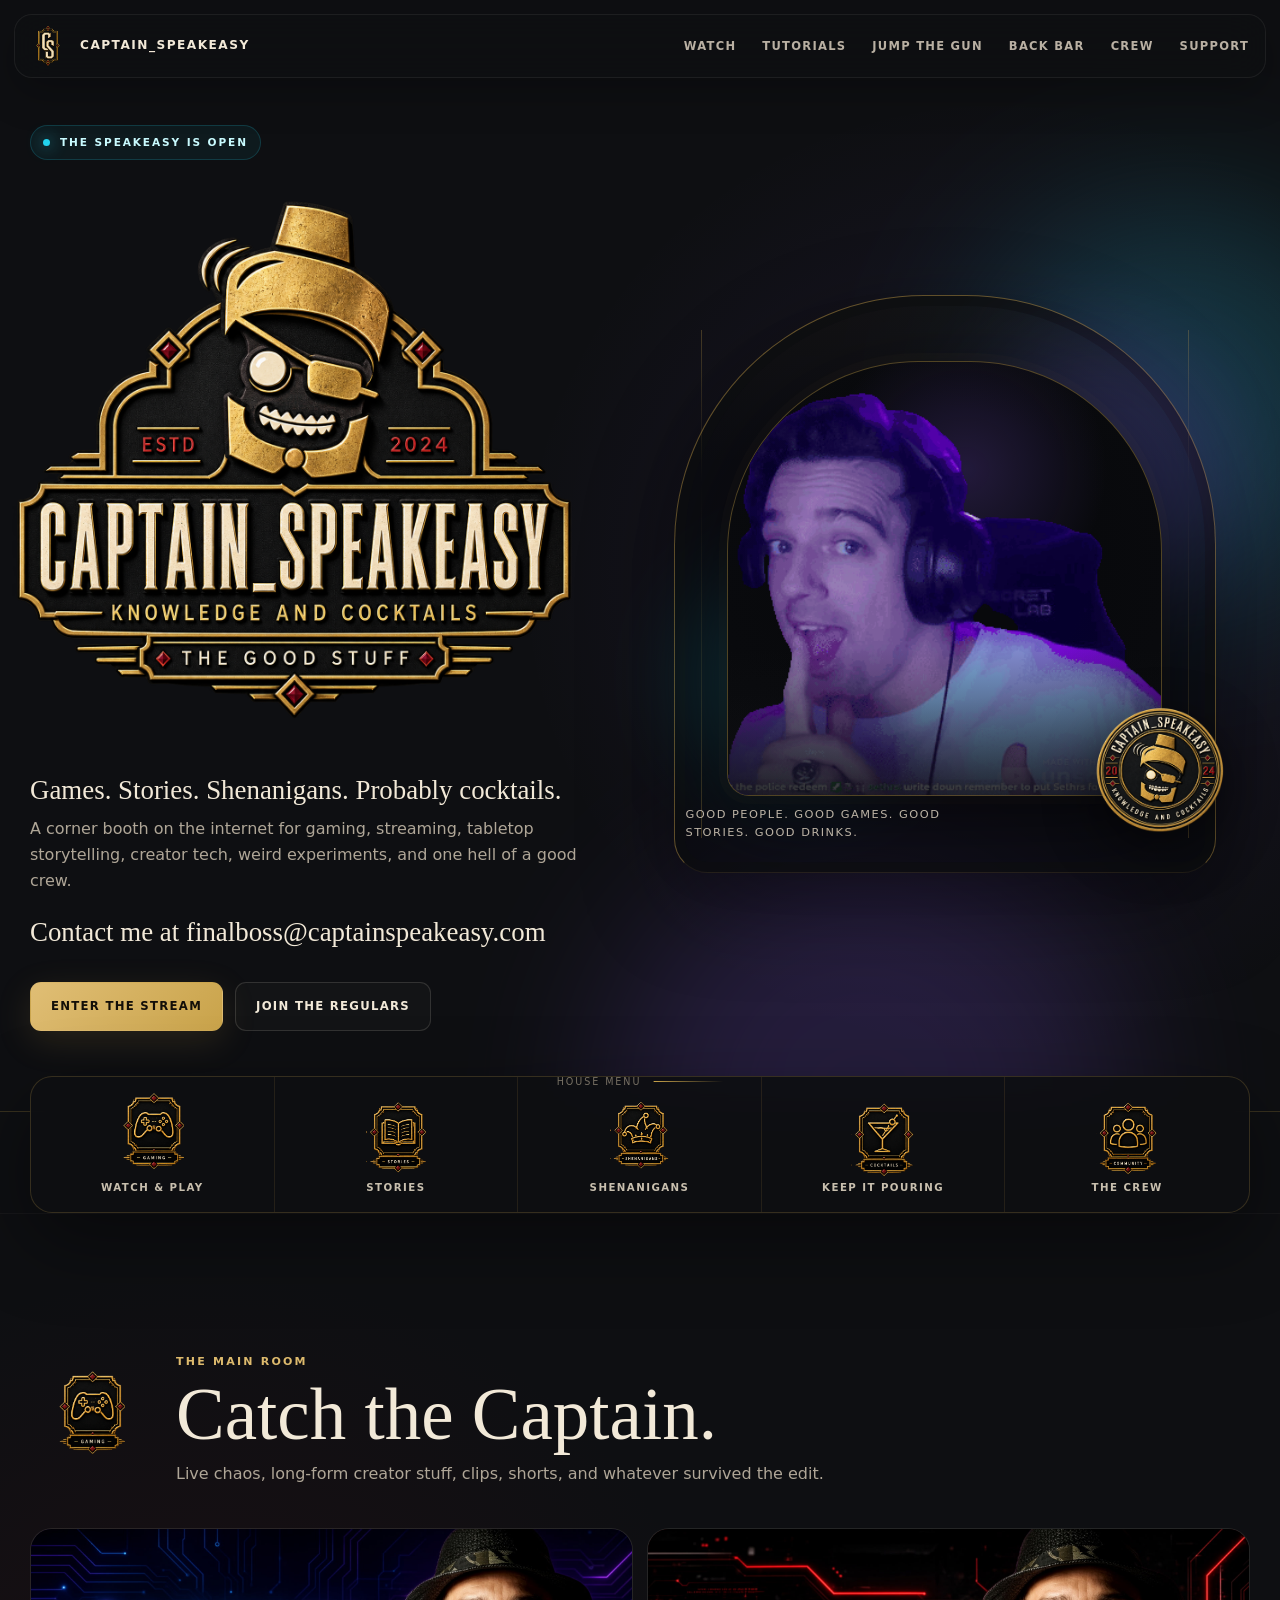
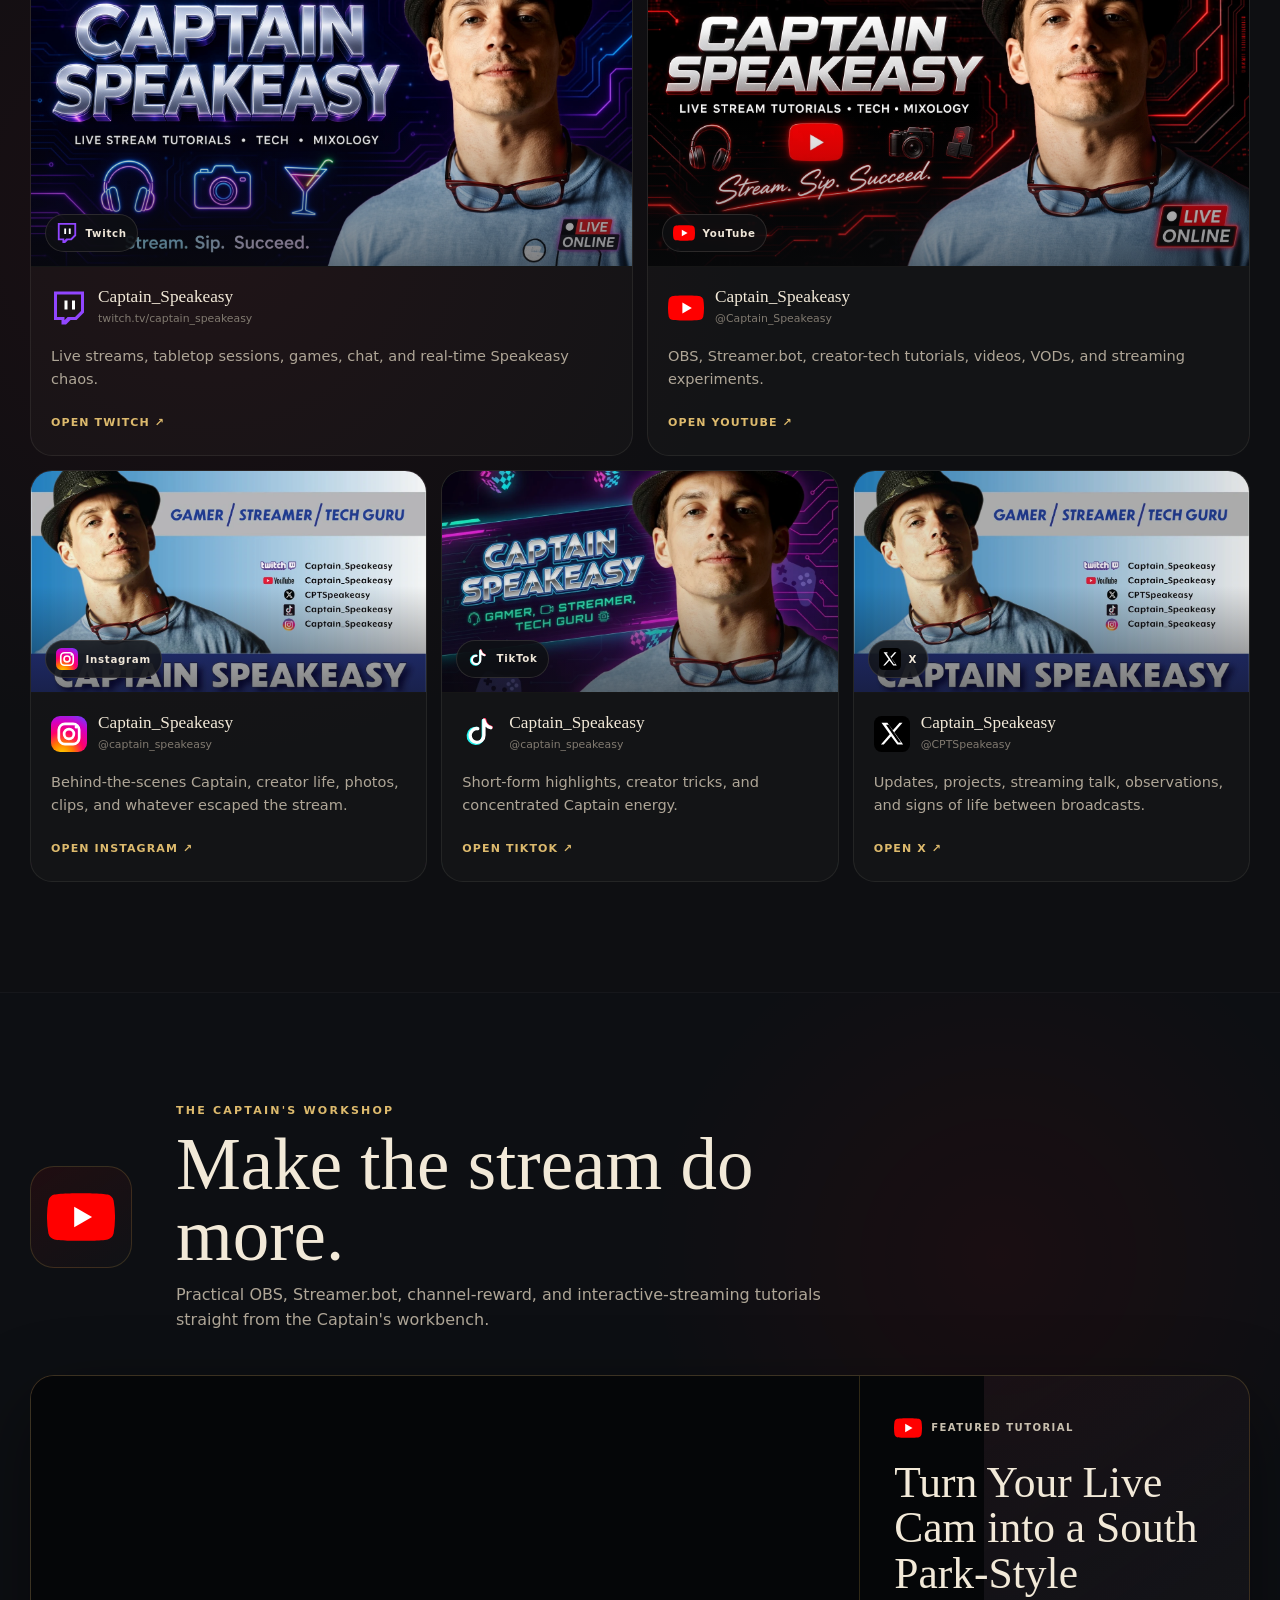
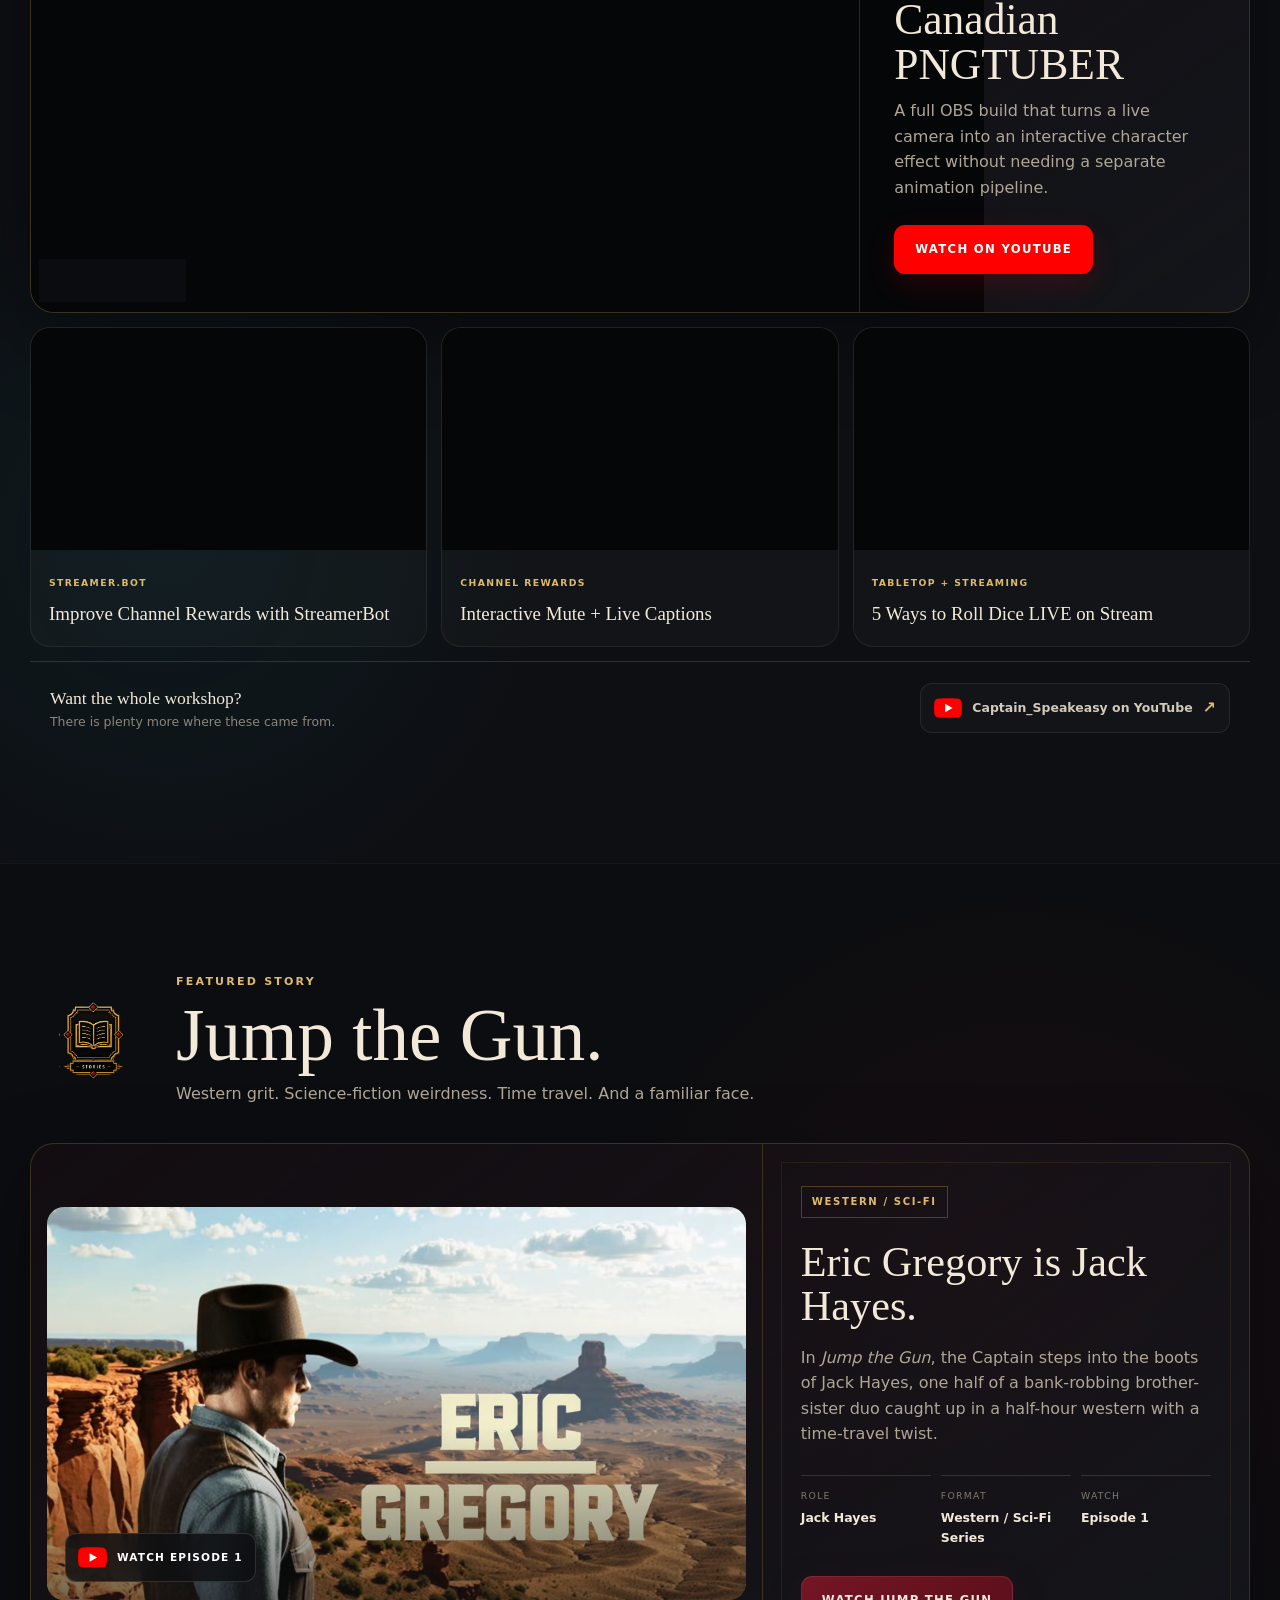
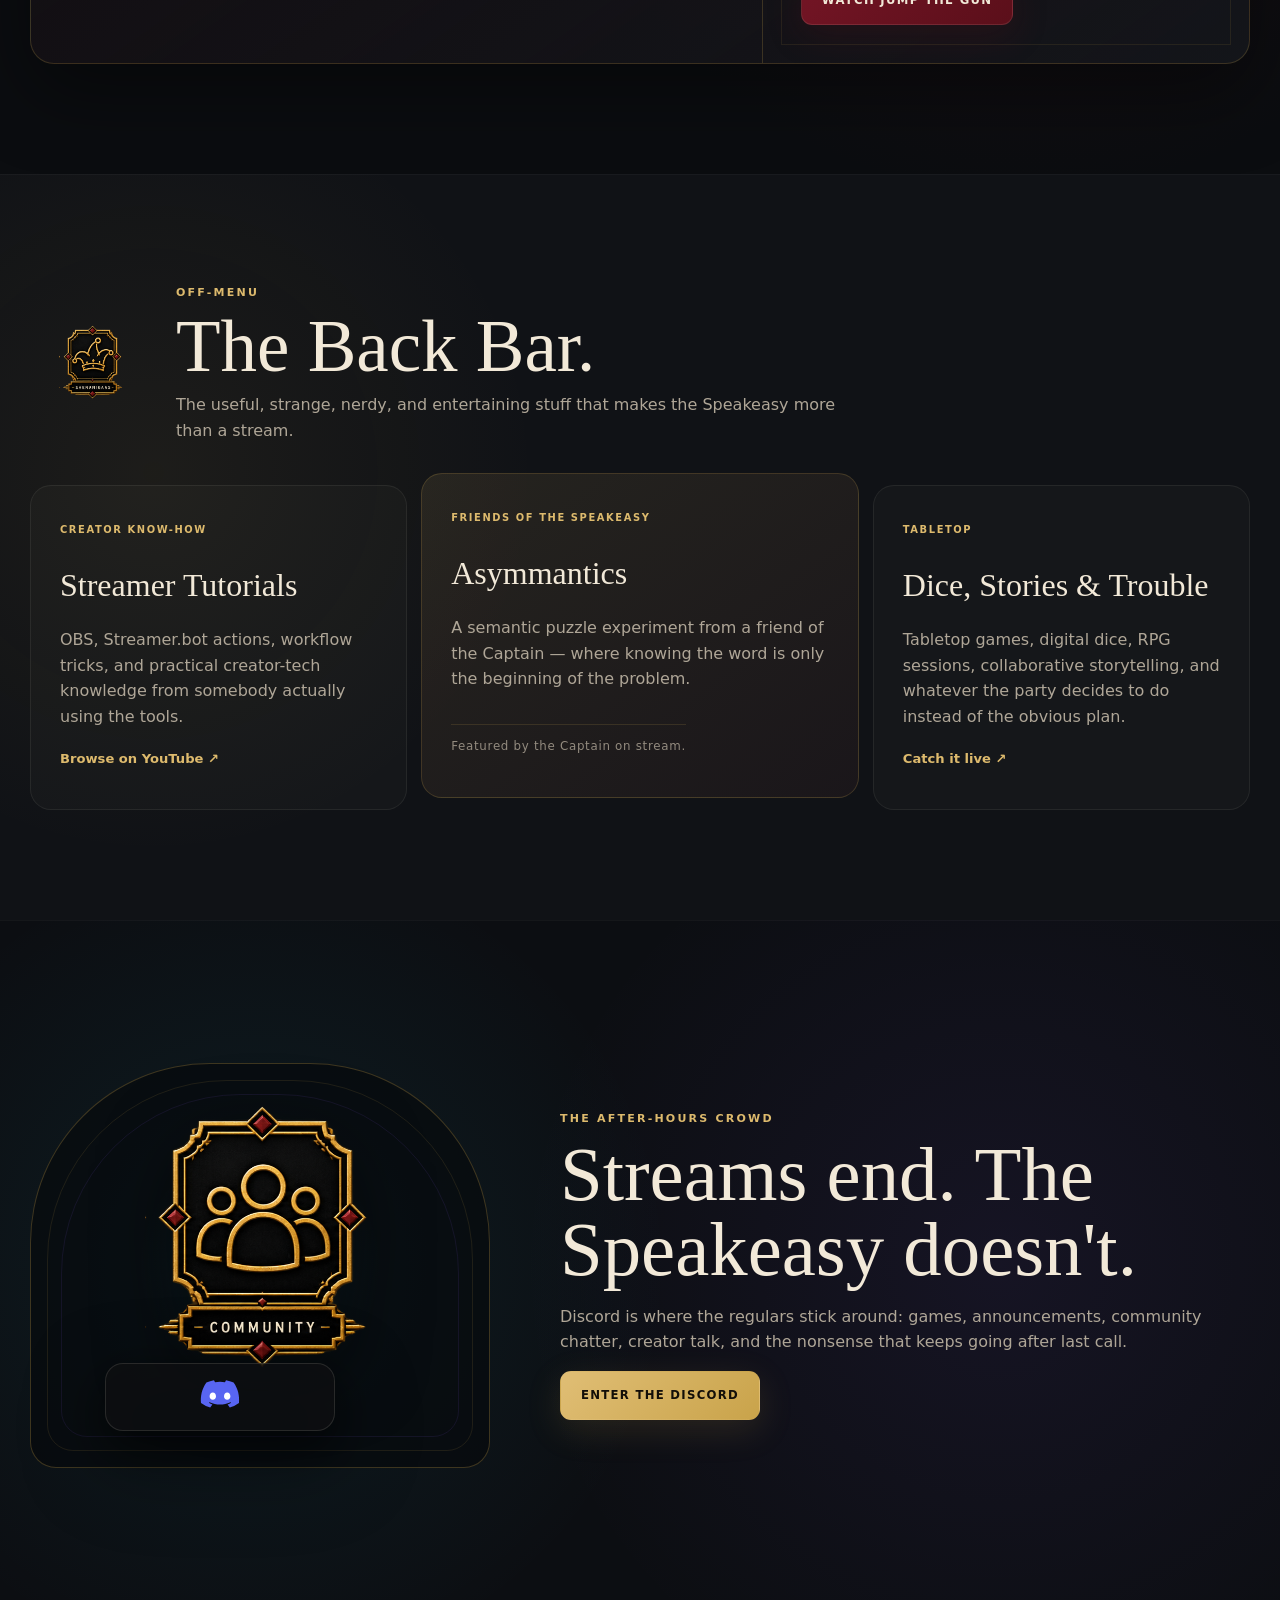
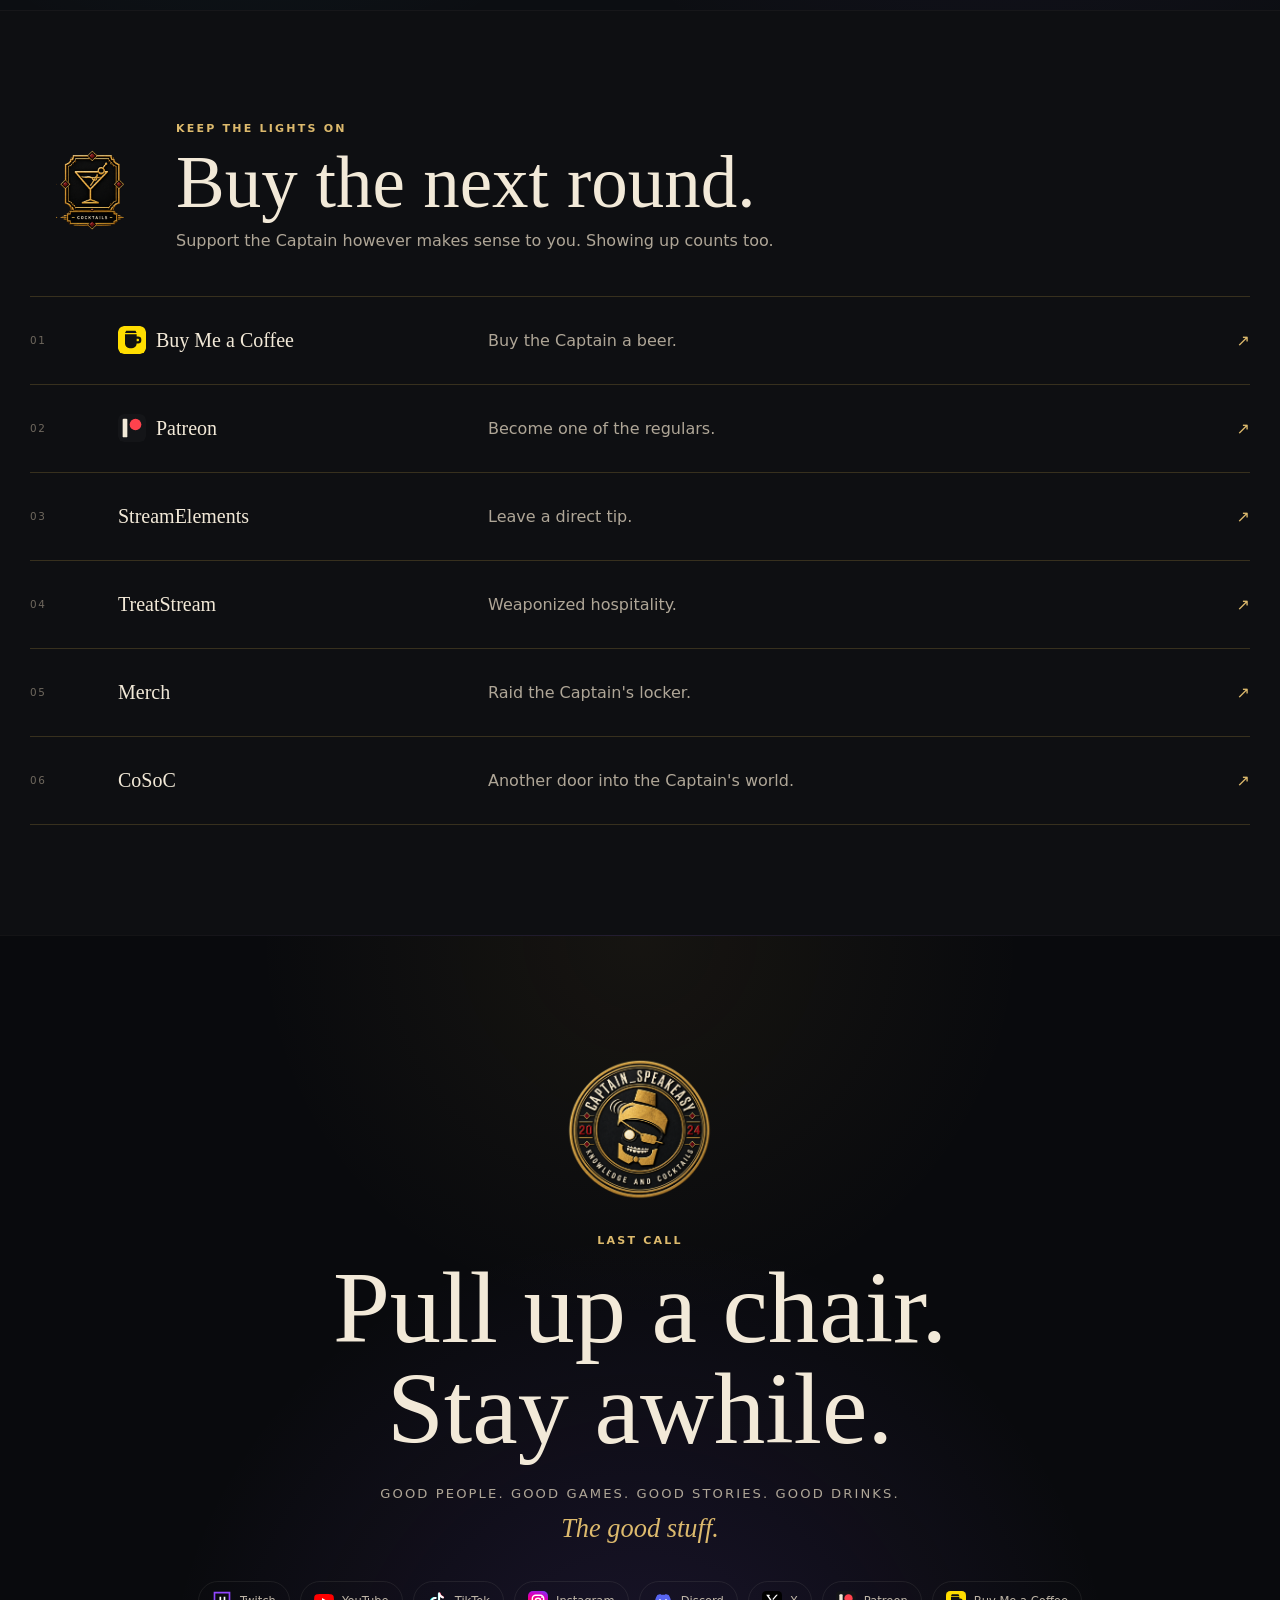
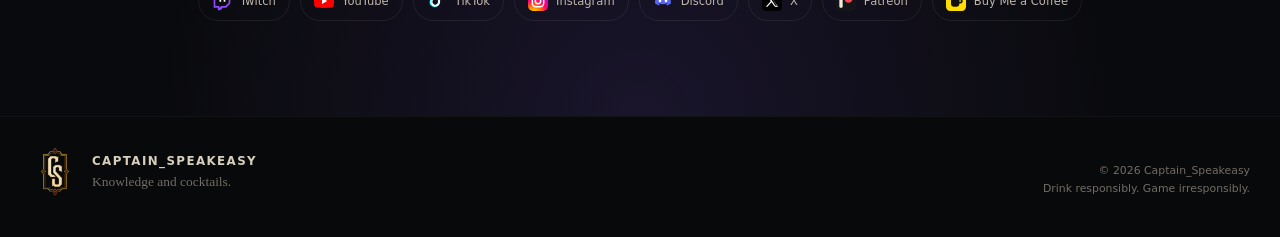
==== commit 1727a3e2: "Update index.html" ====
--- a/index.html
+++ b/index.html
@@ -165,7 +165,7 @@
         <div class="channel-deck channel-preview-deck">
           <a class="channel-card-preview twitch-preview" data-link="twitch" target="_blank" rel="noreferrer">
             <div class="channel-preview-media">
-              <img src="assets/preview-twitch.webp" alt="Captain Speakeasy Twitch preview" />
+              <img src="assets/preview-twitch.jpg" alt="Captain Speakeasy Twitch preview" />
               <span class="platform-badge"><img src="assets/logo-twitch.svg" alt="" /> Twitch</span>
             </div>
             <div class="channel-preview-copy">
@@ -177,7 +177,7 @@
 
           <a class="channel-card-preview youtube-preview" data-link="youtube" target="_blank" rel="noreferrer">
             <div class="channel-preview-media">
-              <img src="assets/preview-youtube.webp" alt="Captain Speakeasy YouTube preview" />
+              <img src="assets/preview-youtube.jpg" alt="Captain Speakeasy YouTube preview" />
               <span class="platform-badge"><img src="assets/logo-youtube.svg" alt="" /> YouTube</span>
             </div>
             <div class="channel-preview-copy">
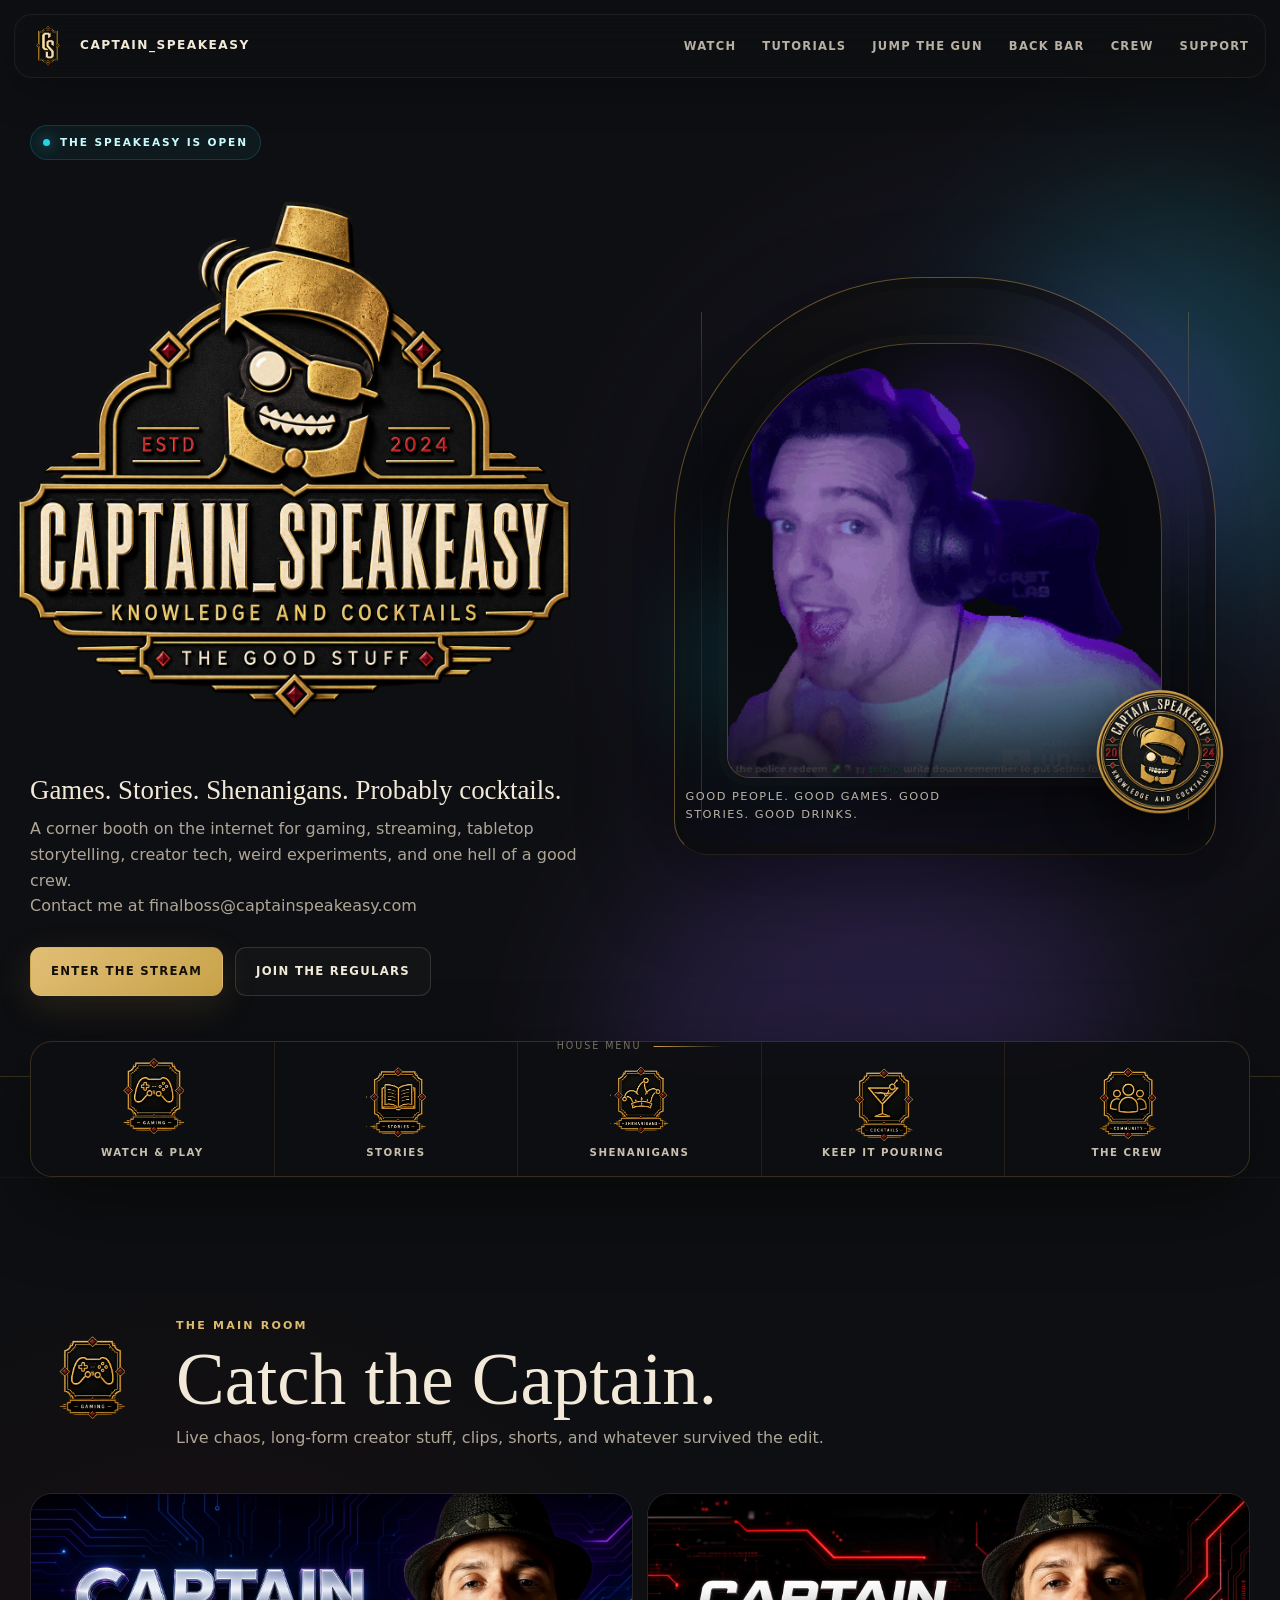
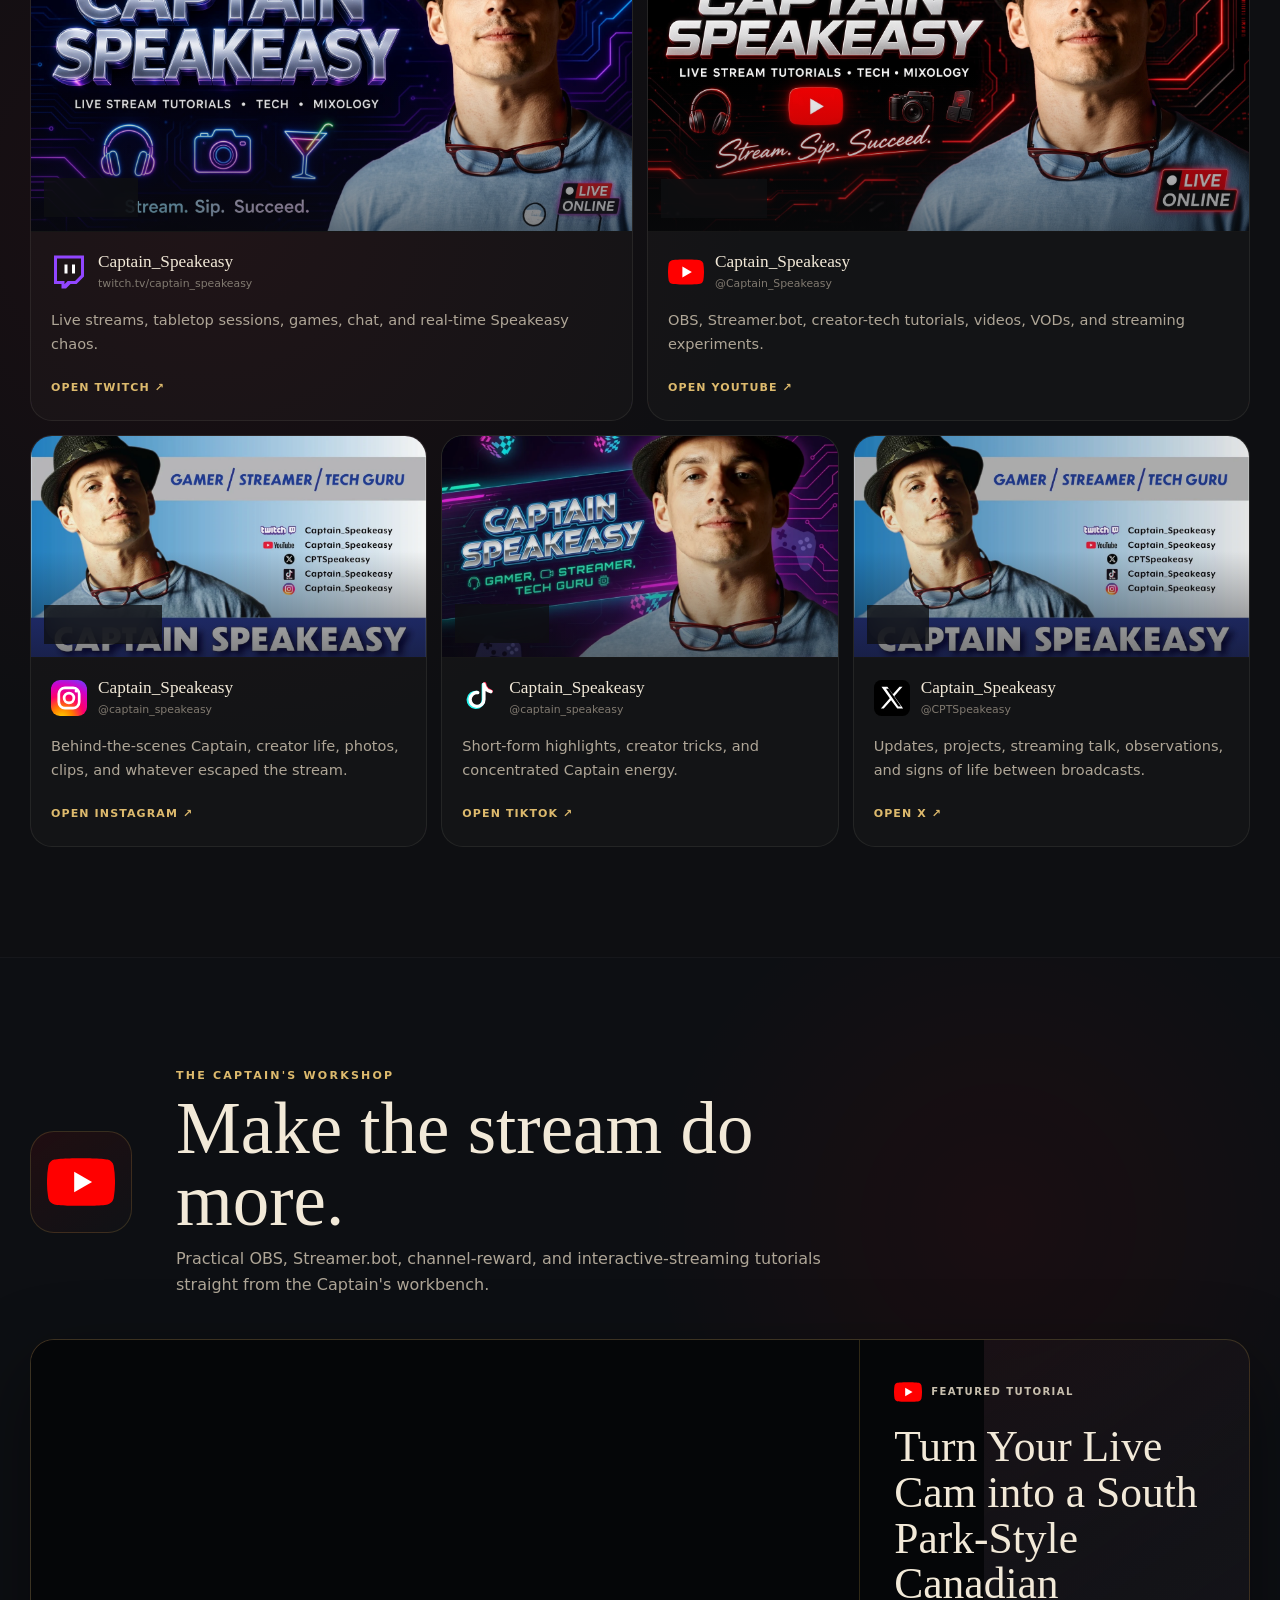
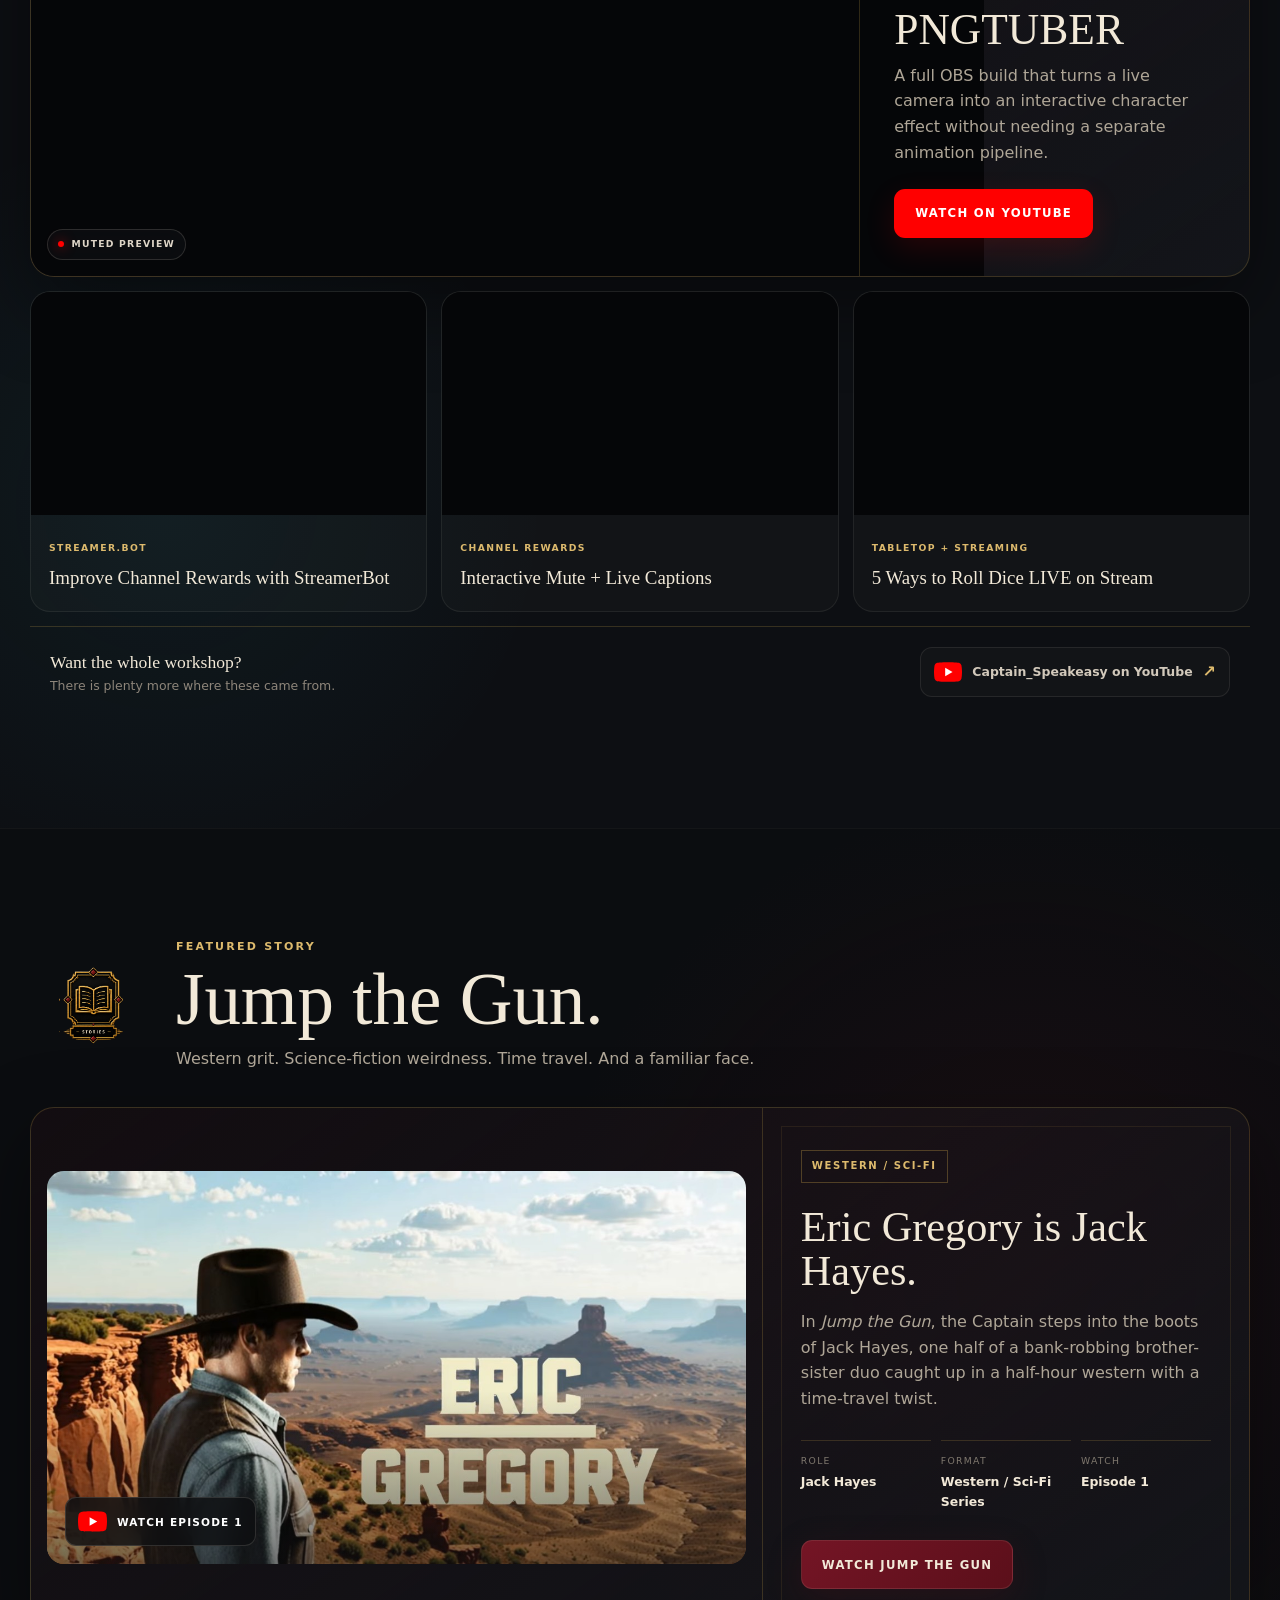
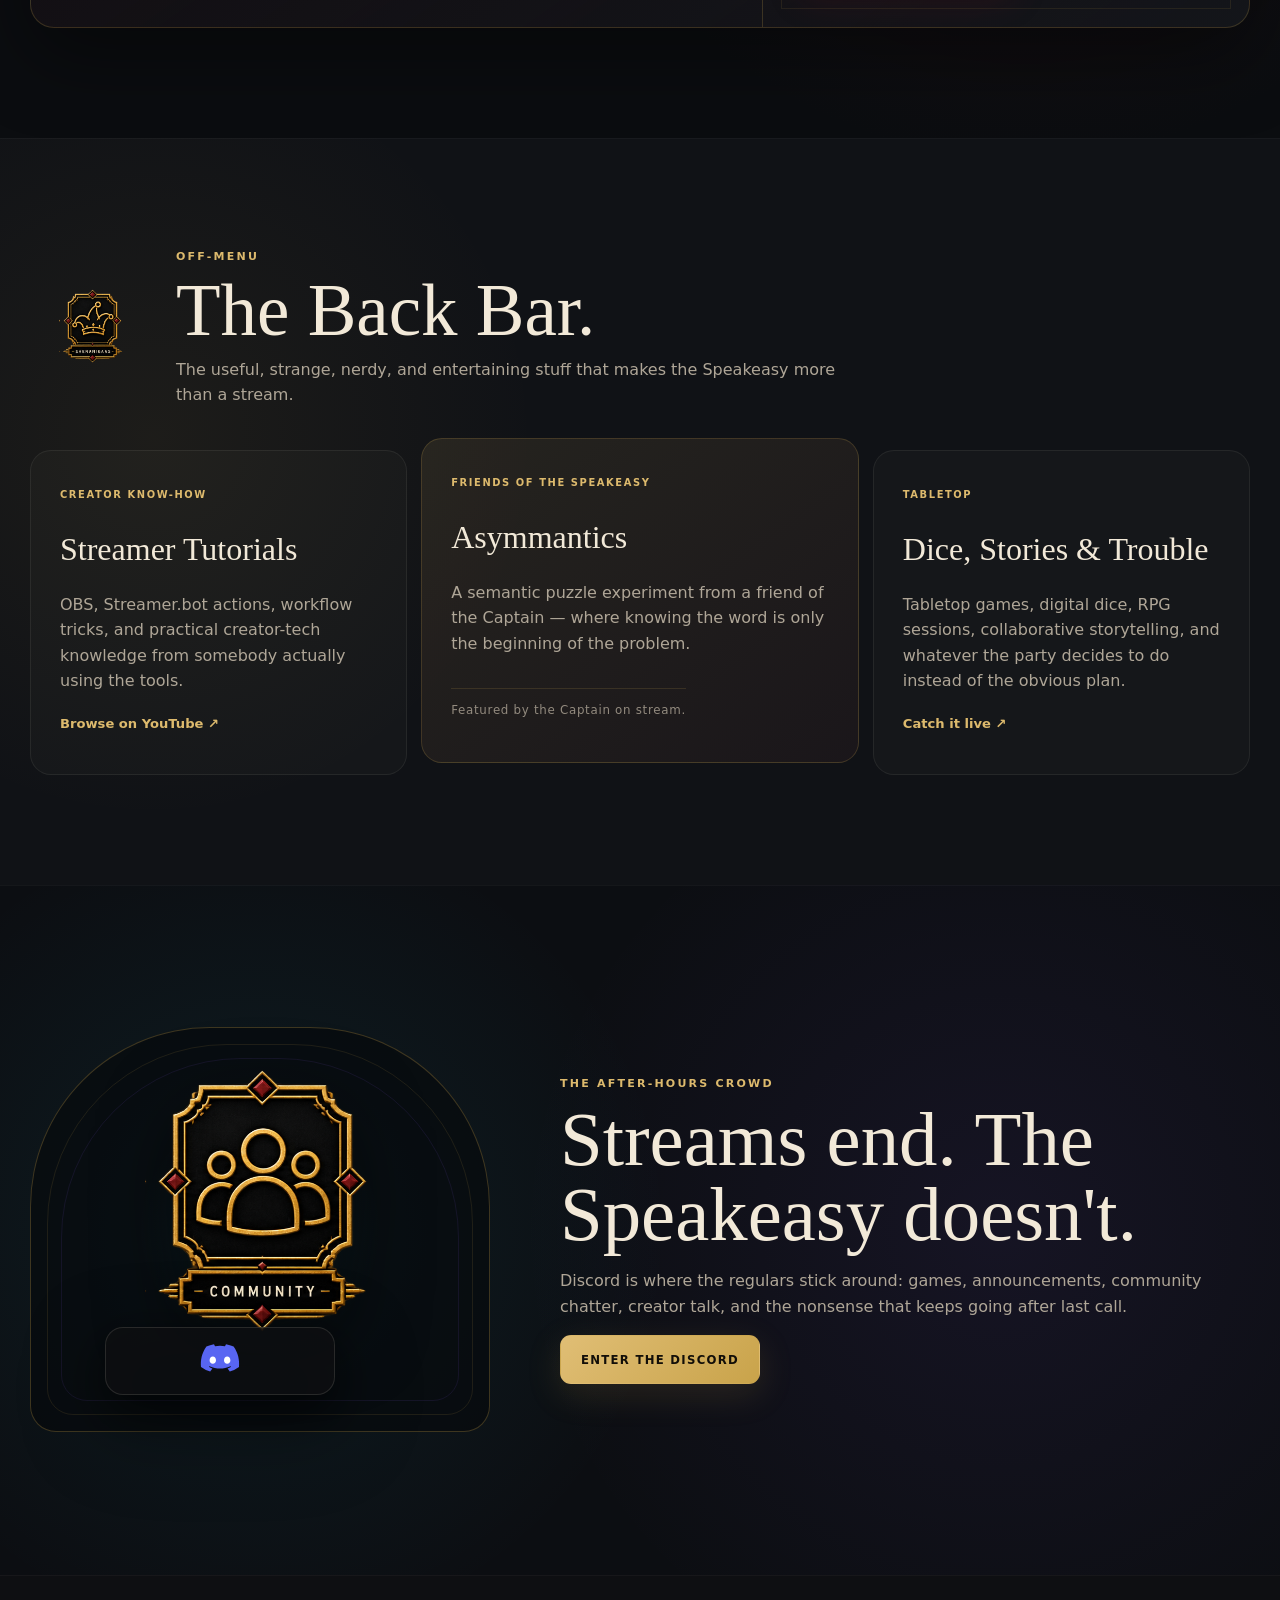
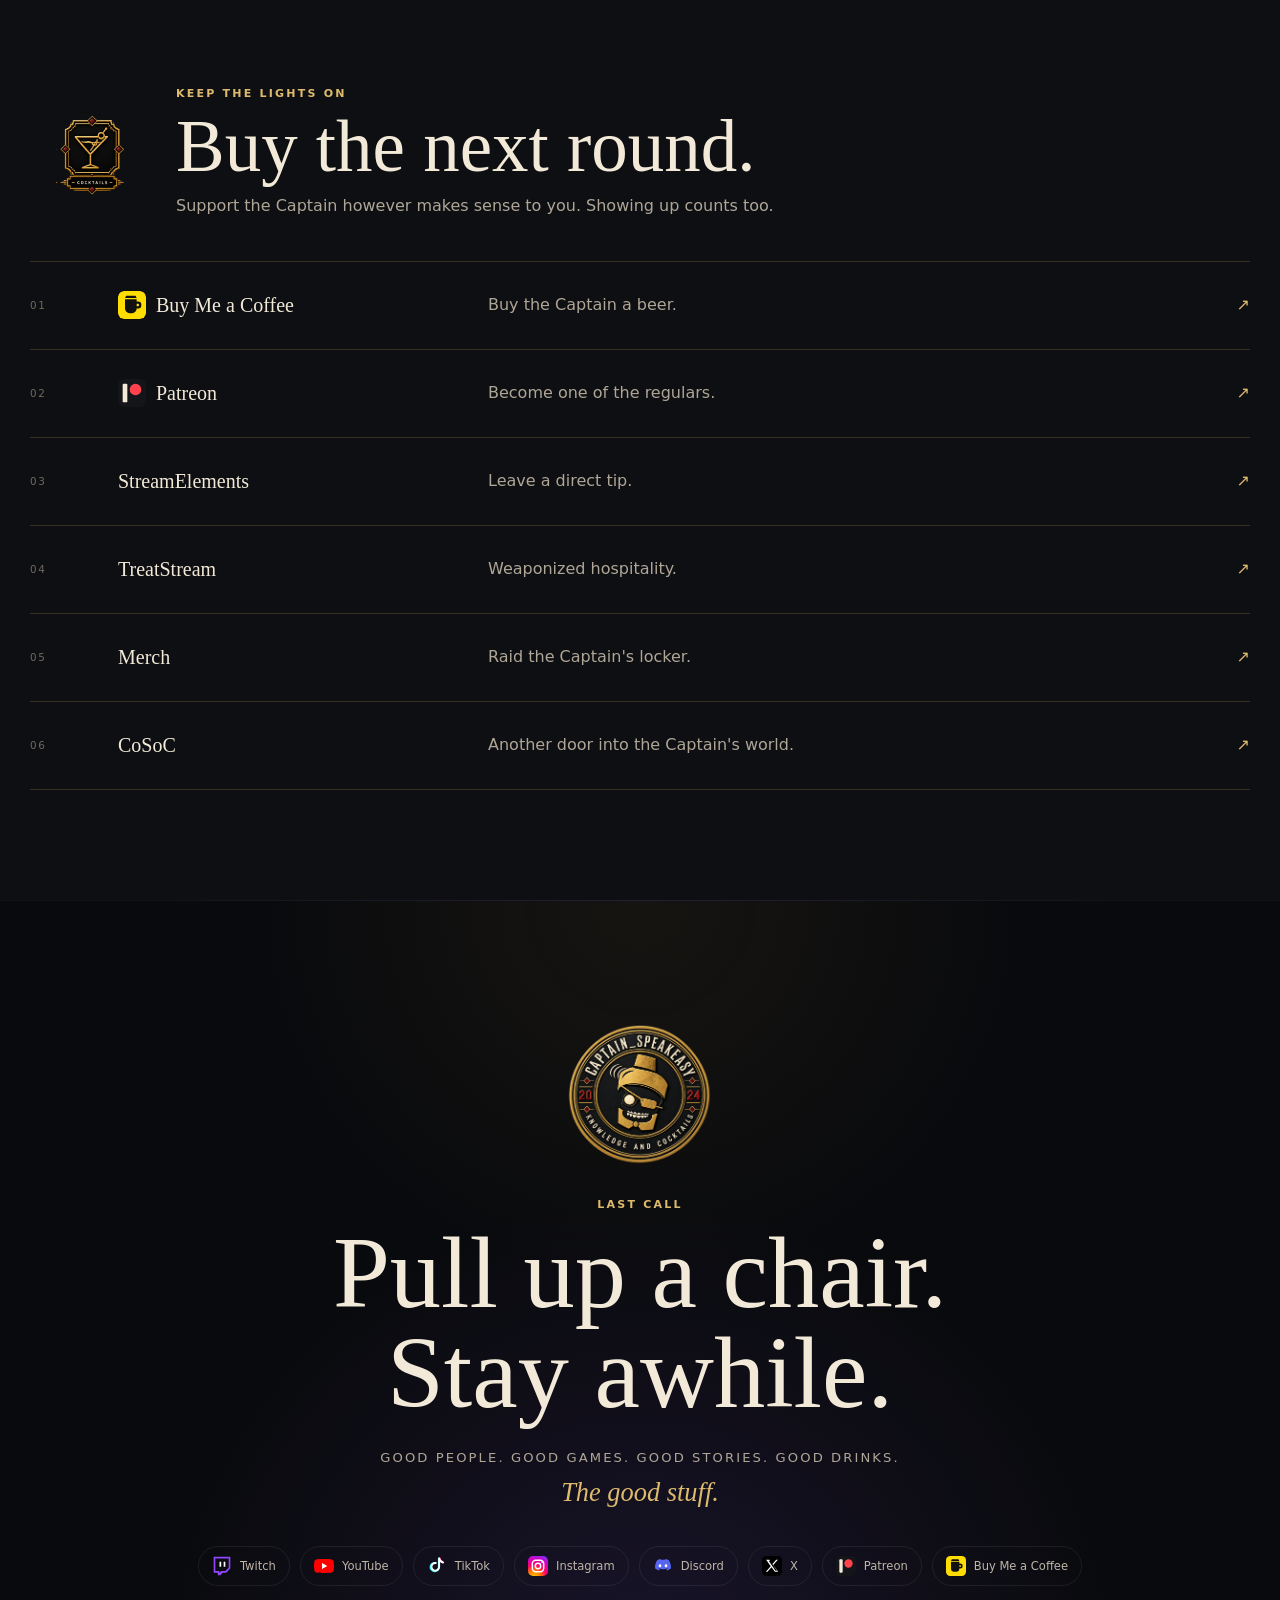
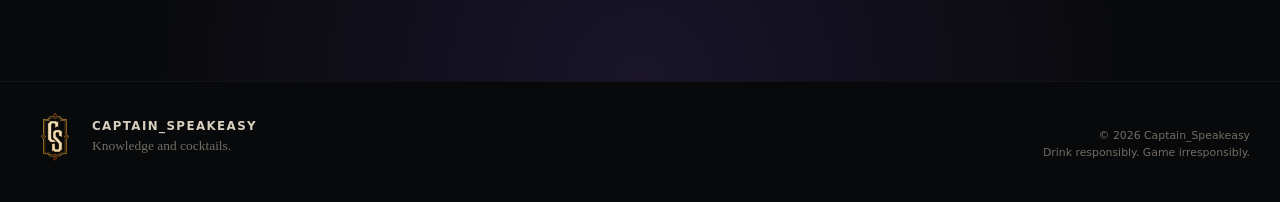
==== commit 3b5aa4de: "Update index.html" ====
--- a/index.html
+++ b/index.html
@@ -90,7 +90,7 @@
             A corner booth on the internet for gaming, streaming, tabletop storytelling,
             creator tech, weird experiments, and one hell of a good crew.
           </p>
-          <p class="hero-line">Contact me at finalboss@captainspeakeasy.com</p>
+          <p class="hero-intro">Contact me at finalboss@captainspeakeasy.com</p>
 
           <div class="hero-actions">
             <a class="btn btn-brass" data-link="twitch" target="_blank" rel="noreferrer">Enter the Stream</a>
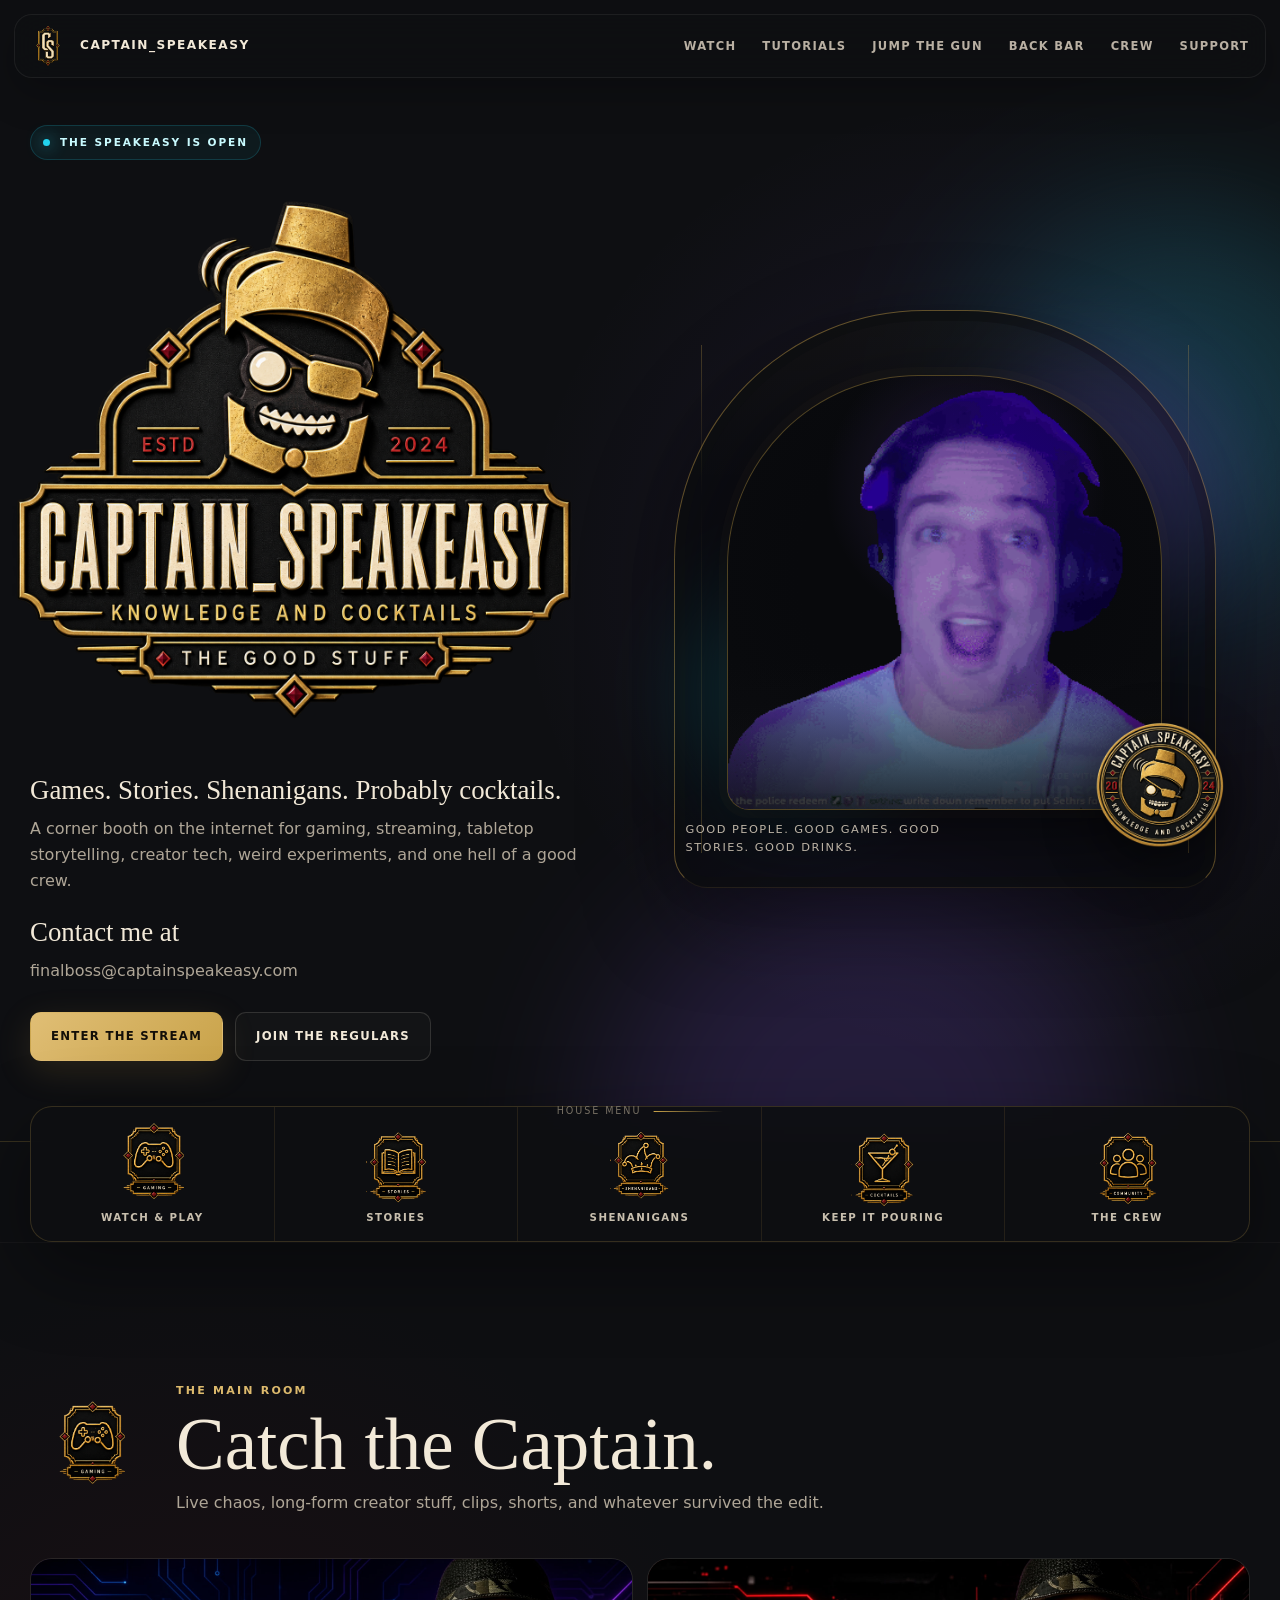
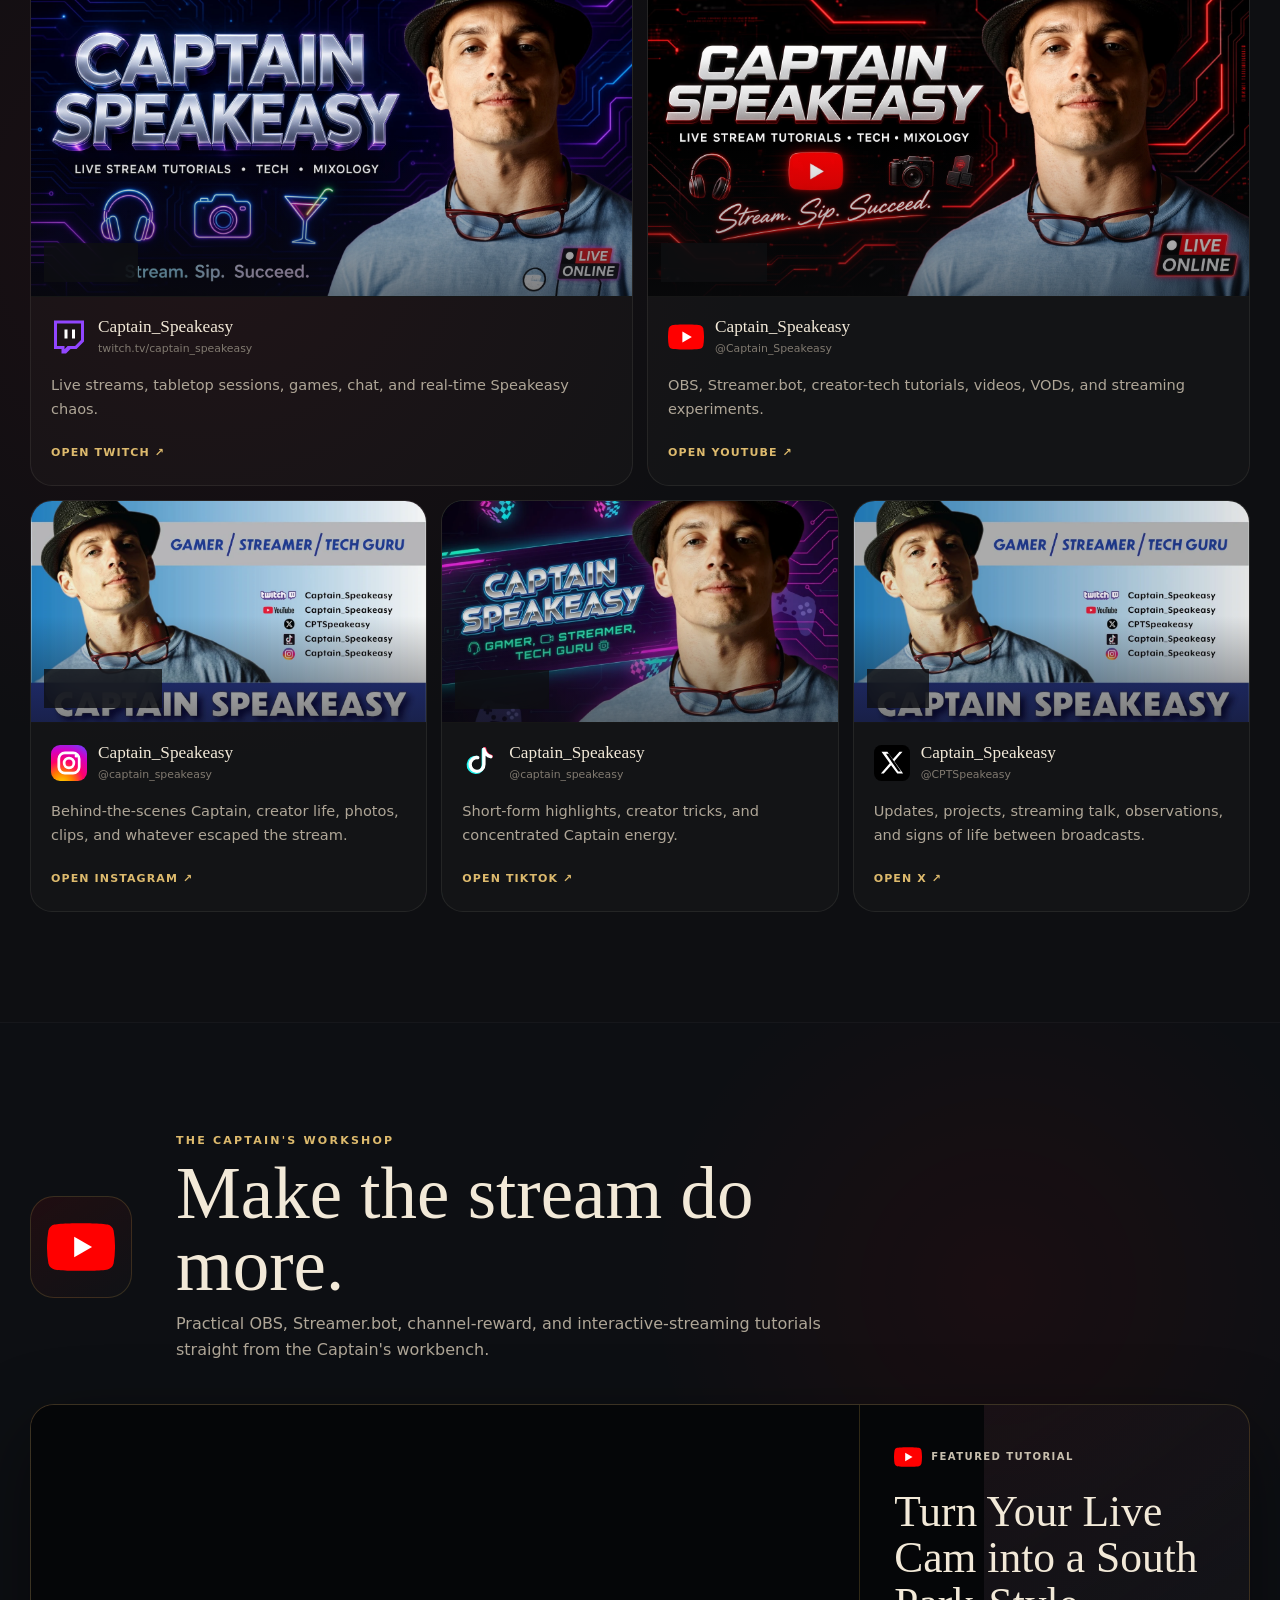
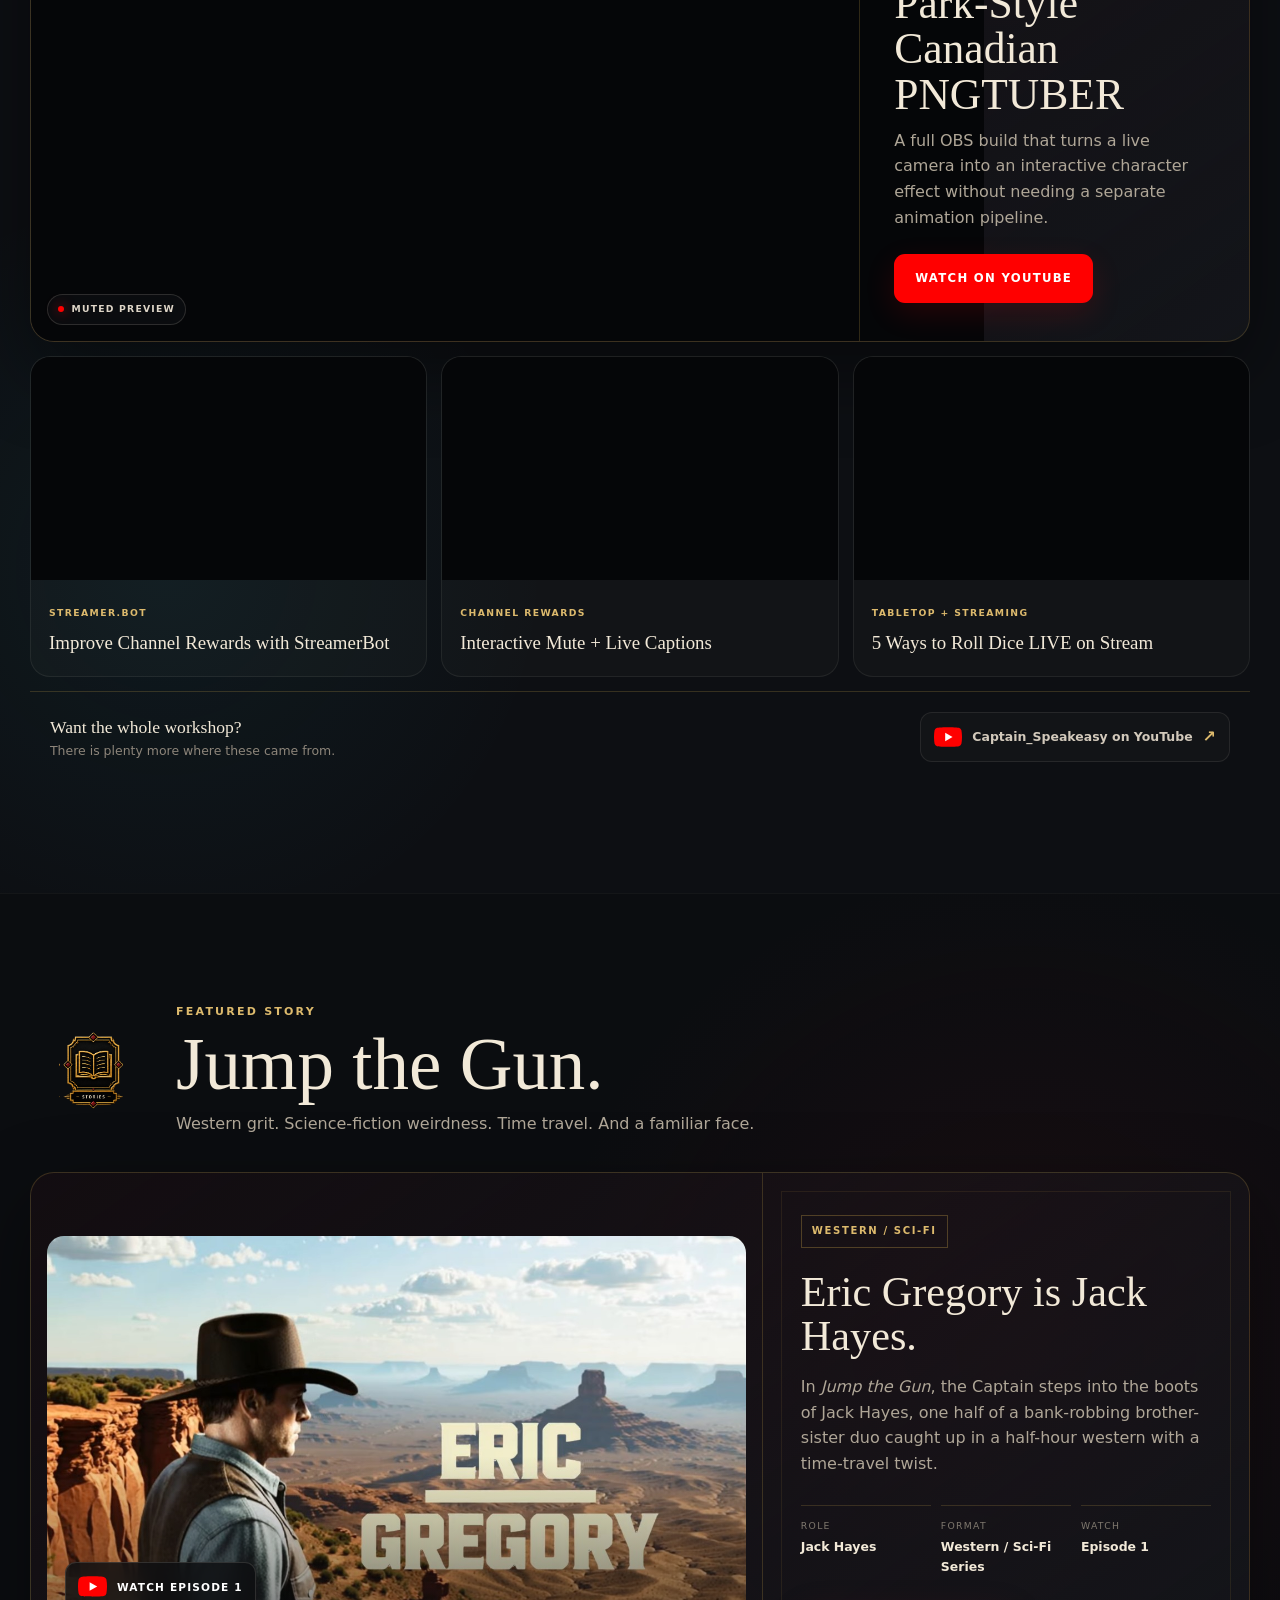
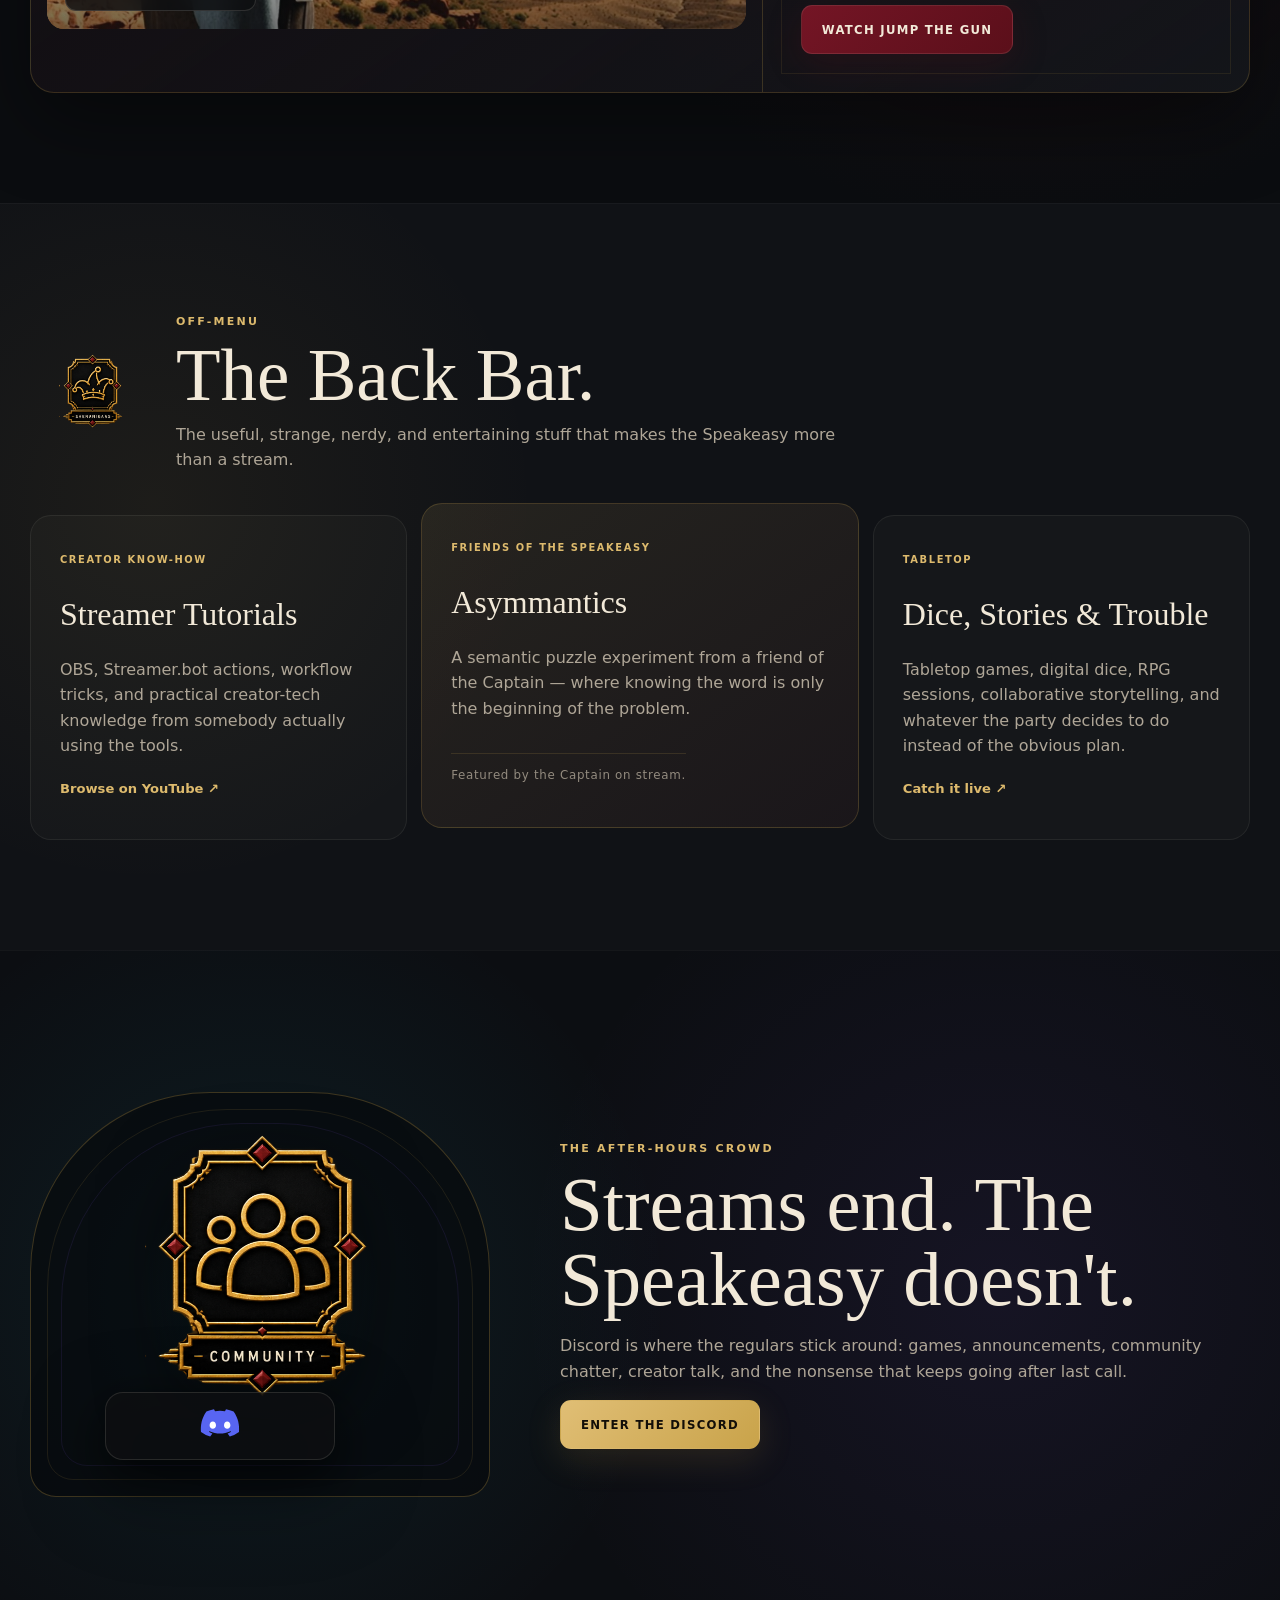
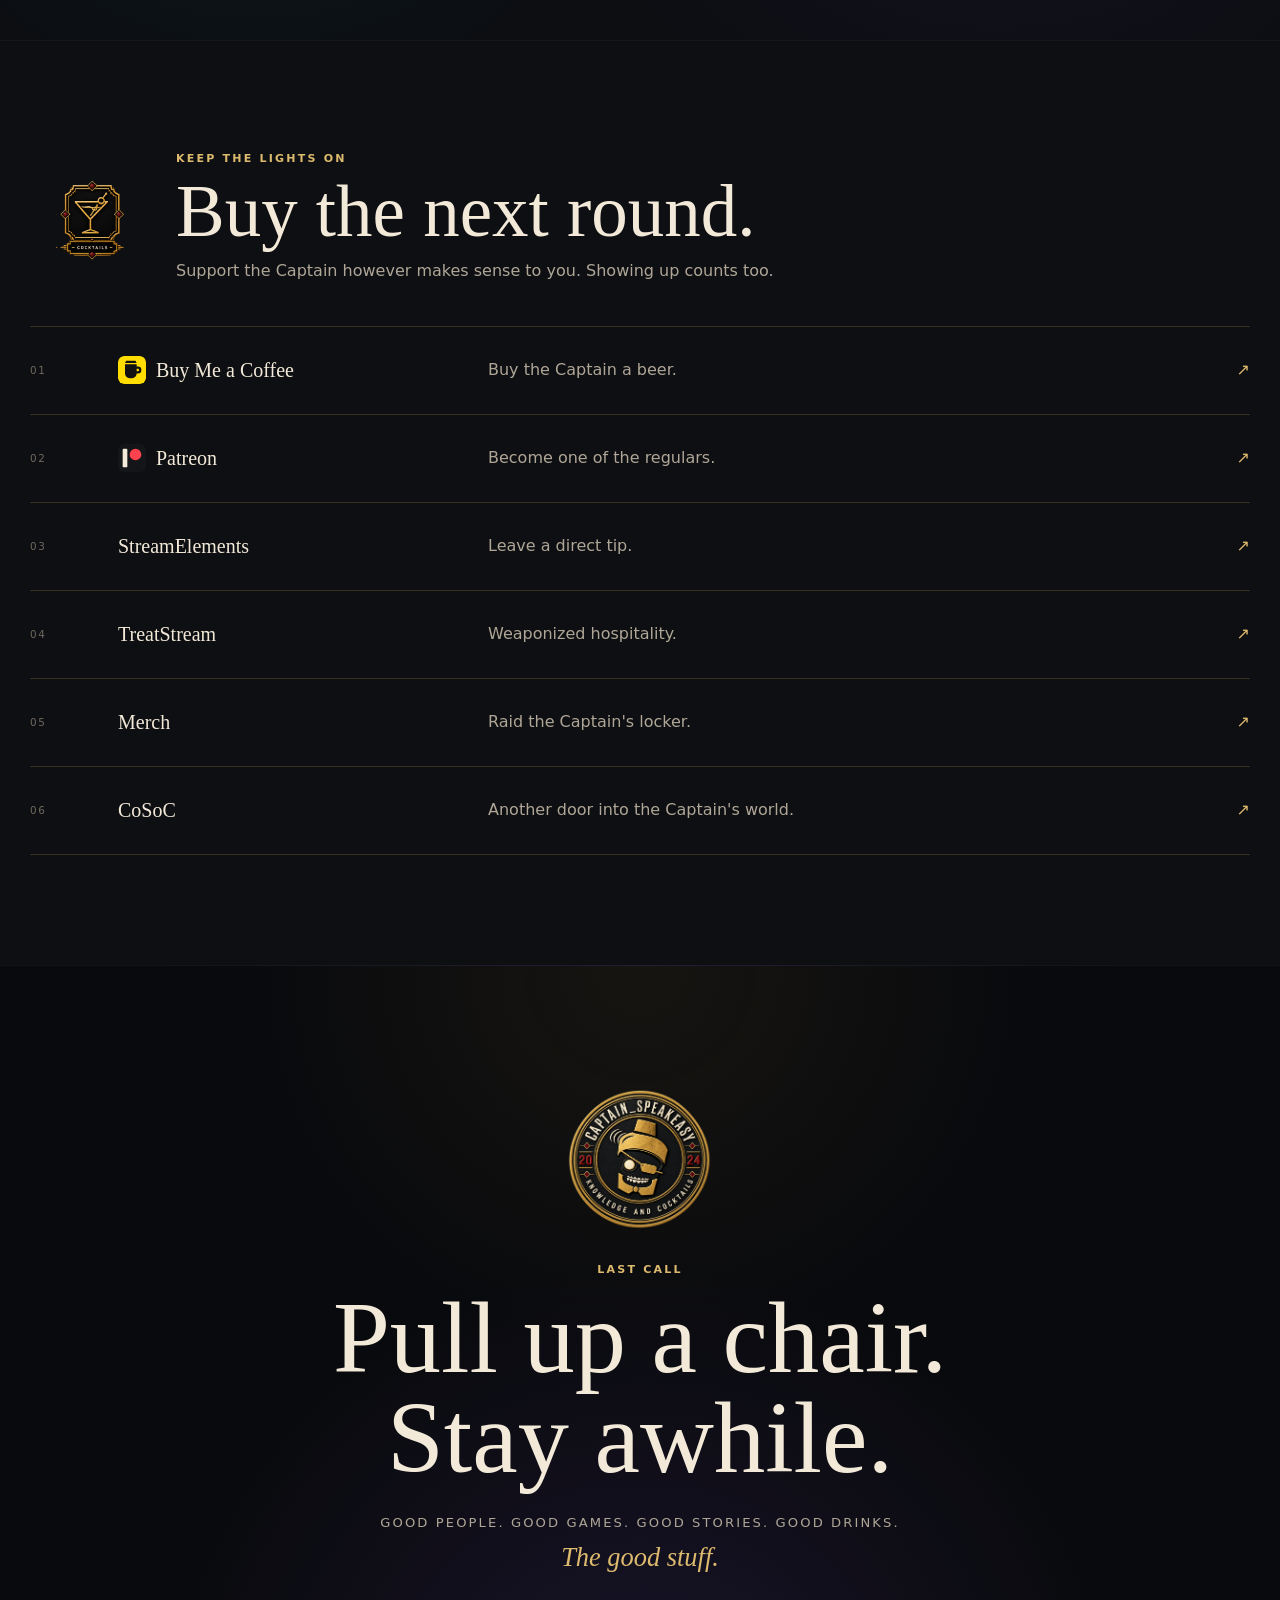
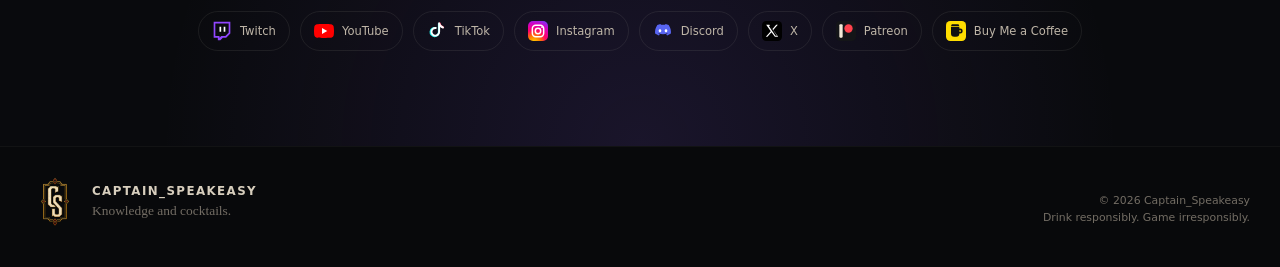
==== commit 5c5edc12: "Update index.html" ====
--- a/index.html
+++ b/index.html
@@ -90,7 +90,8 @@
             A corner booth on the internet for gaming, streaming, tabletop storytelling,
             creator tech, weird experiments, and one hell of a good crew.
           </p>
-          <p class="hero-intro">Contact me at finalboss@captainspeakeasy.com</p>
+          <p class="hero-line">Contact me at</p>
+          <p class="hero-intro">finalboss@captainspeakeasy.com</p>
 
           <div class="hero-actions">
             <a class="btn btn-brass" data-link="twitch" target="_blank" rel="noreferrer">Enter the Stream</a>
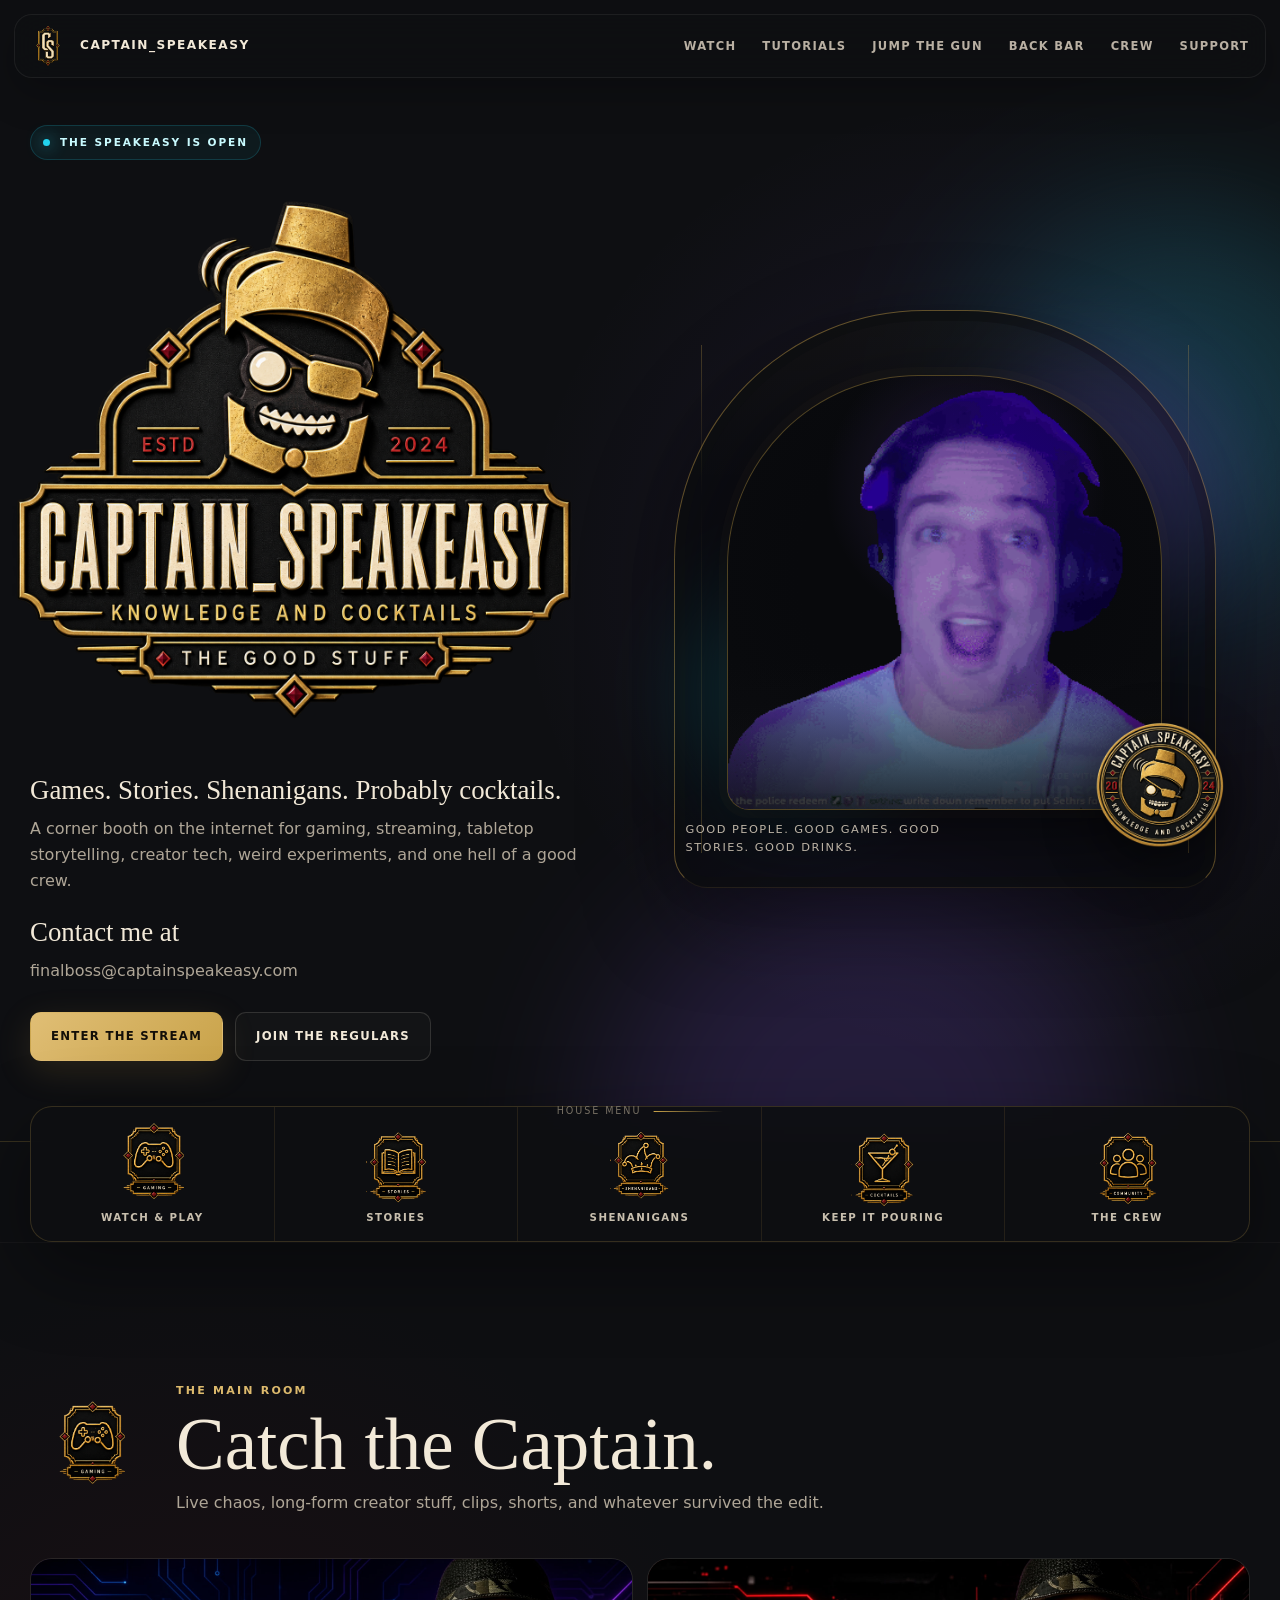
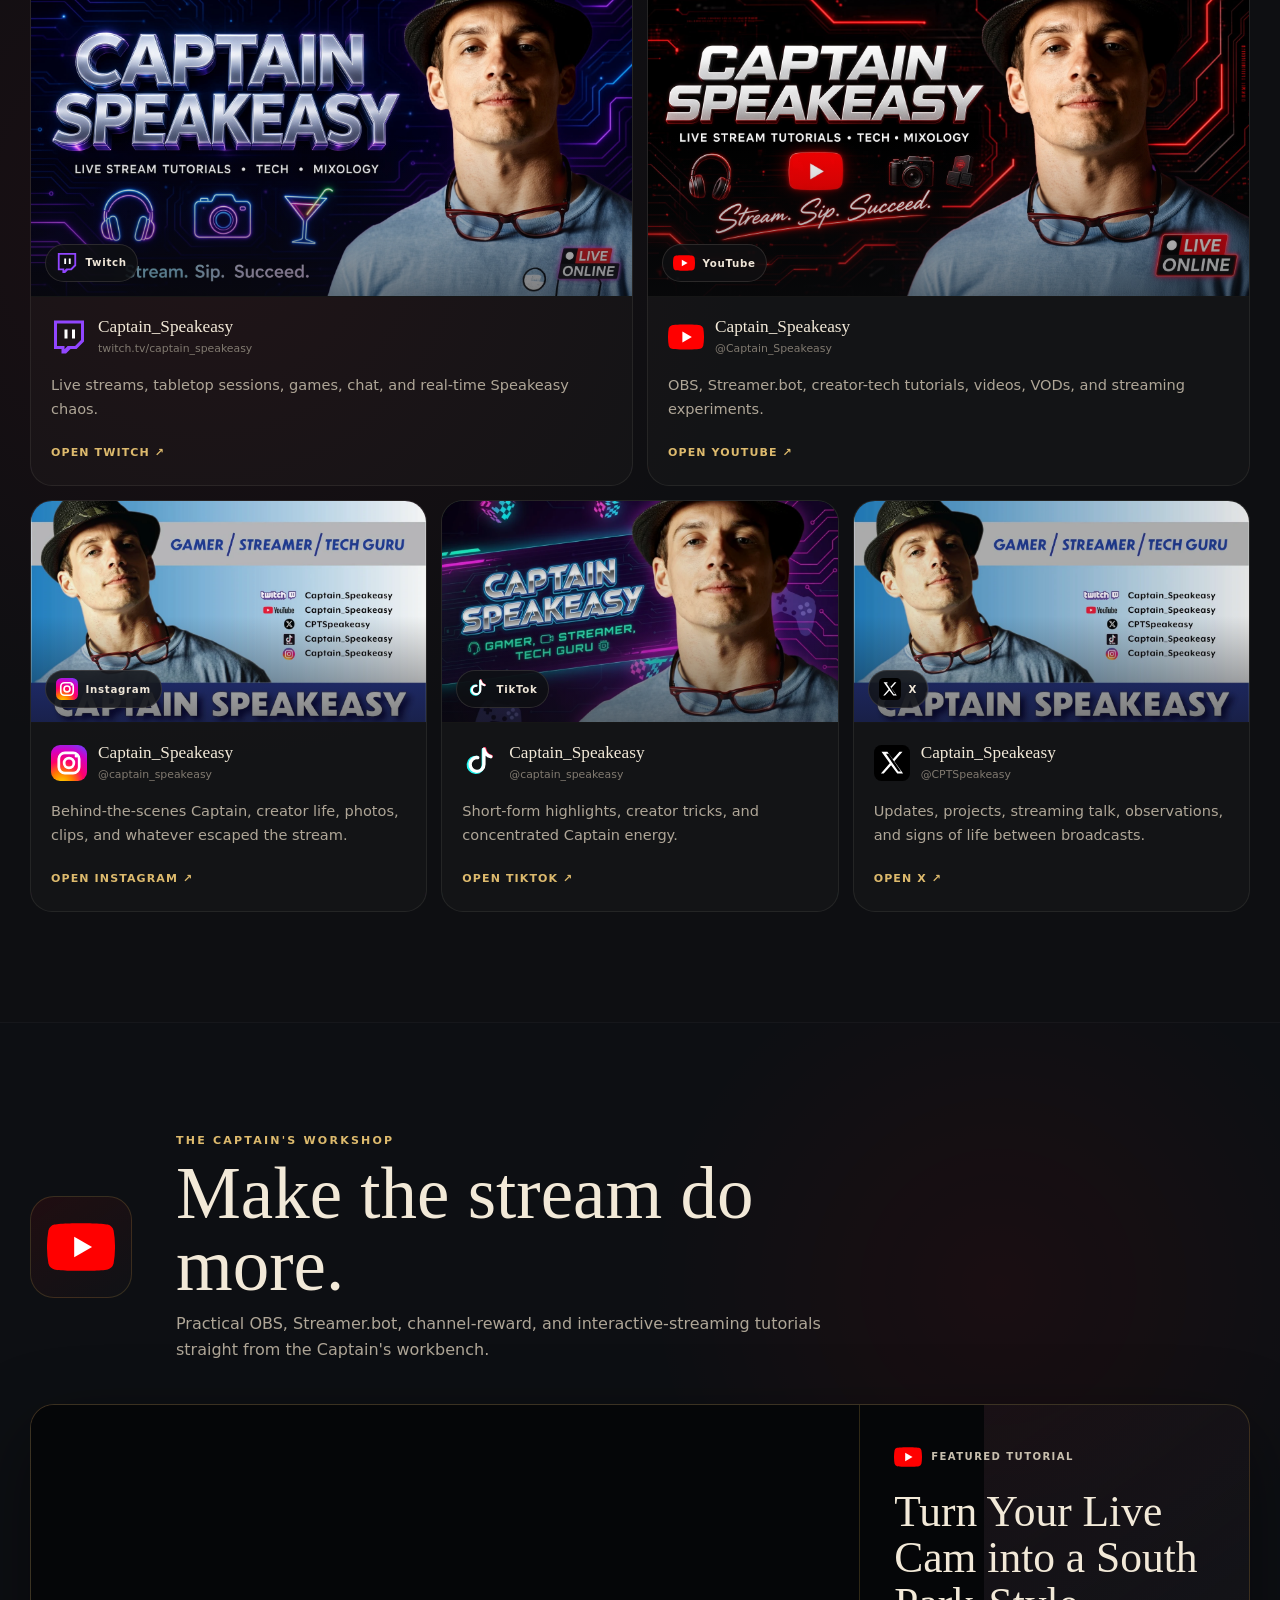
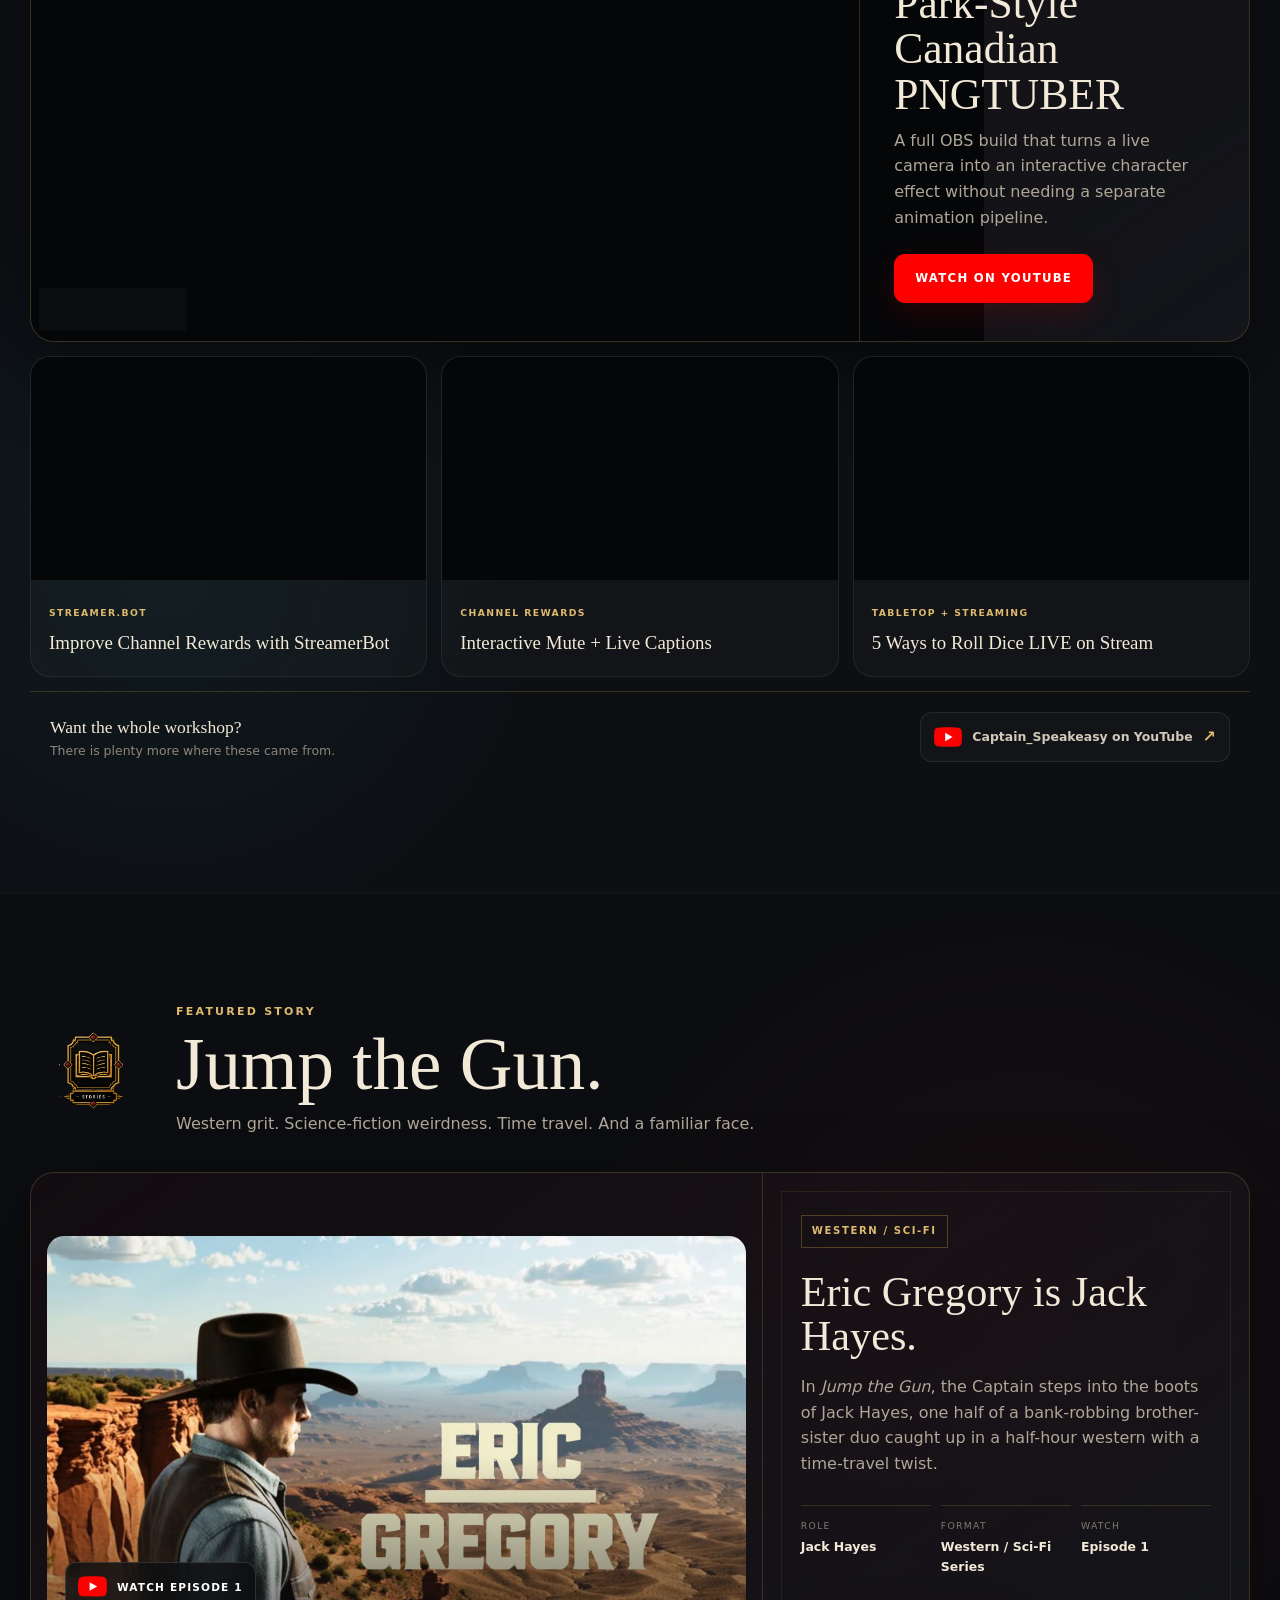
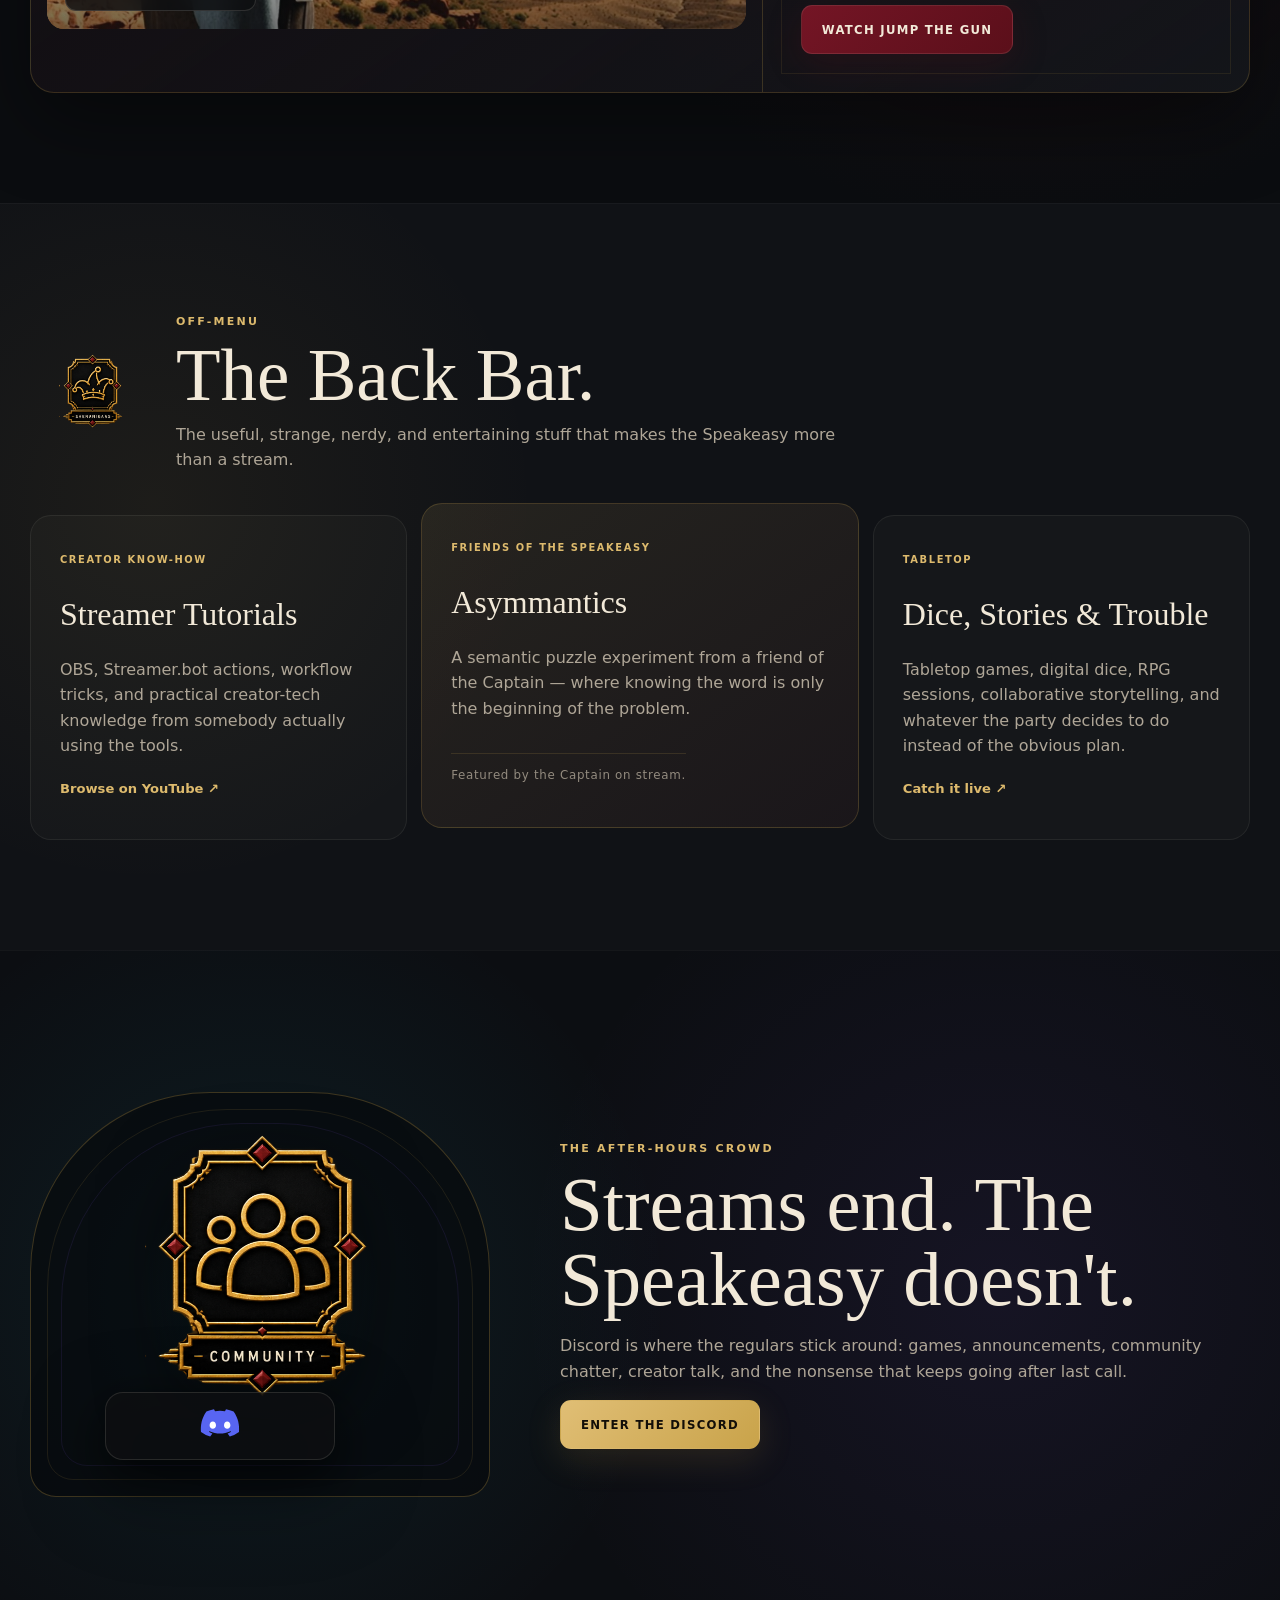
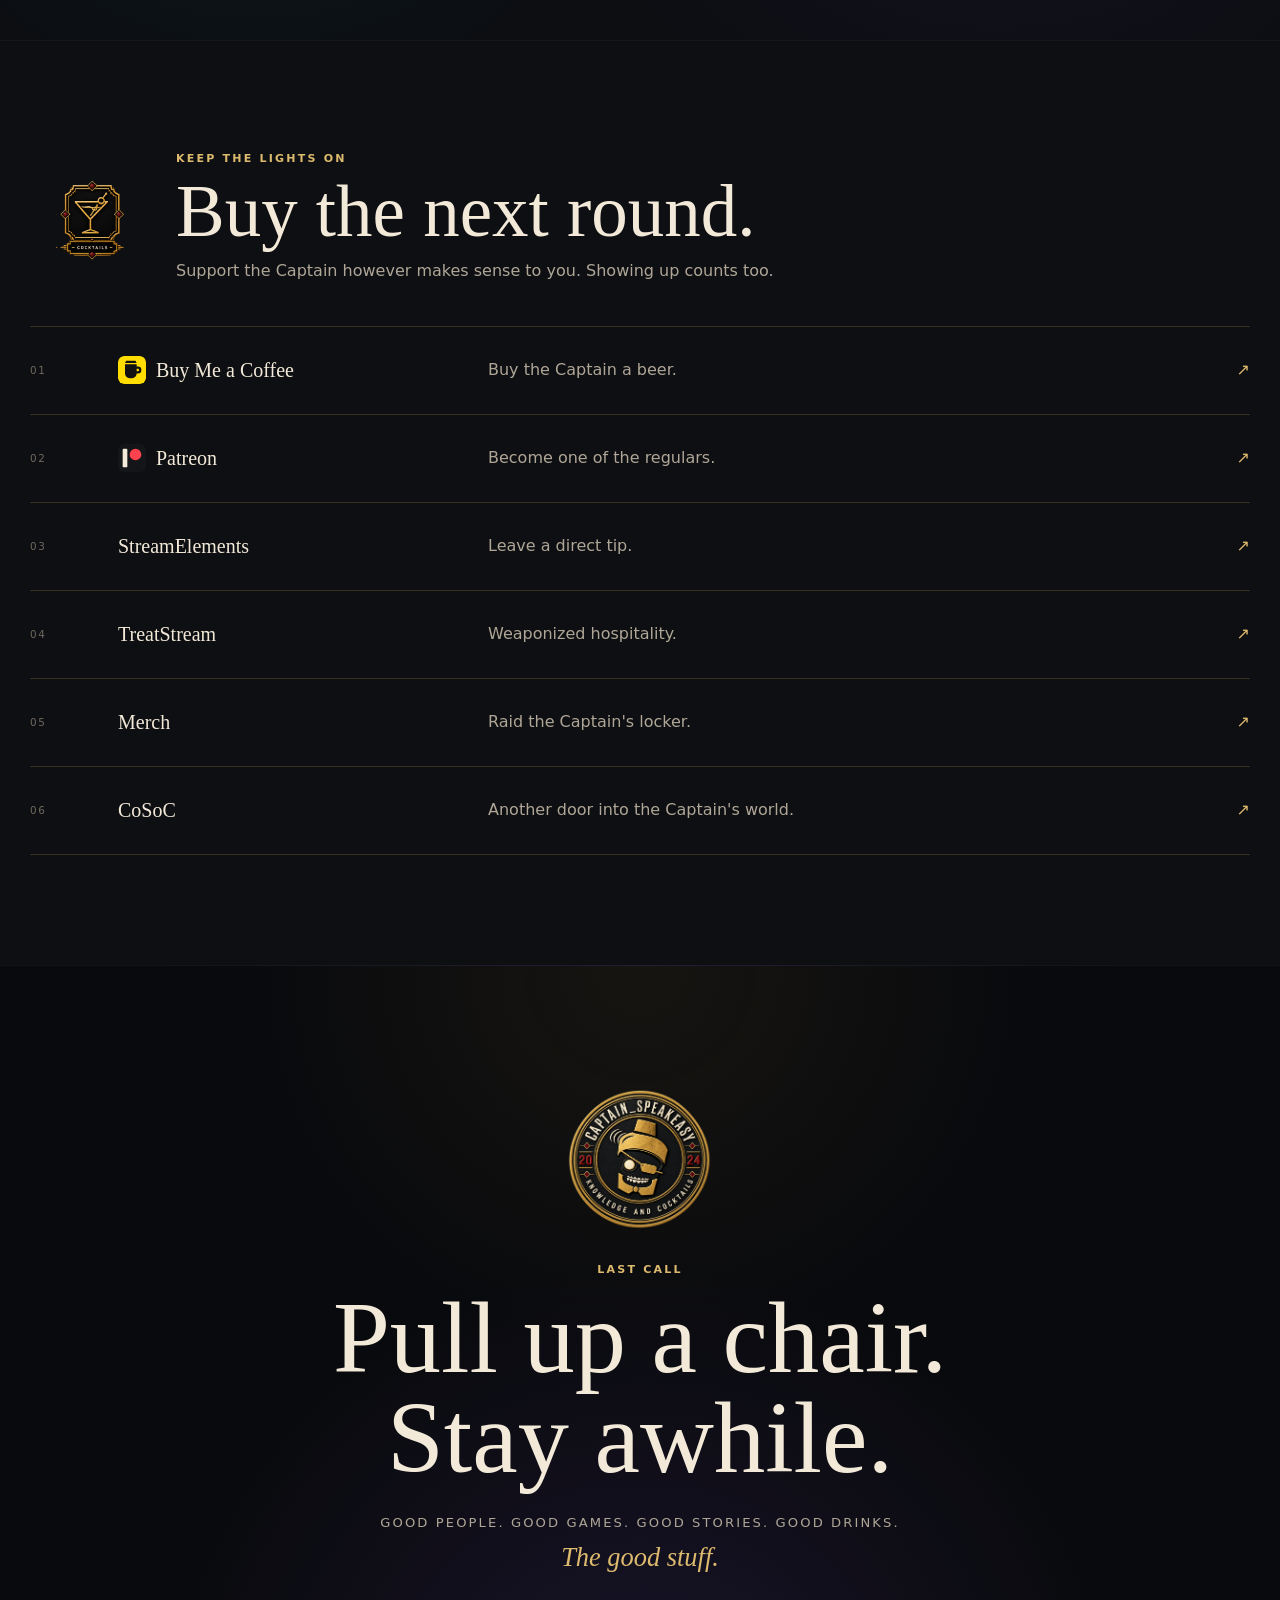
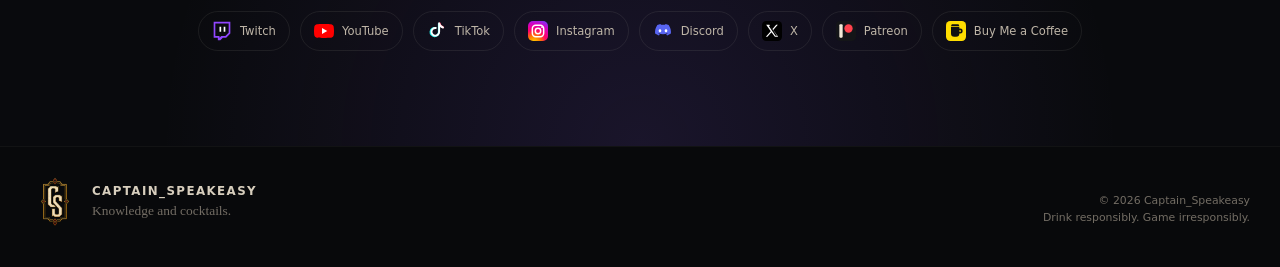
==== commit 18aeadec: "Update index.html" ====
--- a/index.html
+++ b/index.html
@@ -423,13 +423,13 @@
           </article>
 
           <article class="backbar-card featured">
-            <span class="backbar-tag">FRIENDS OF THE SPEAKEASY</span>
+            <a href="https://www.kgbarcade.com/games/asymmantics/index.html"><span class="backbar-tag">FRIENDS OF THE SPEAKEASY</span>
             <h3>Asymmantics</h3>
             <p>
               A semantic puzzle experiment from a friend of the Captain — where knowing
               the word is only the beginning of the problem.
             </p>
-            <span class="quiet-note">Featured by the Captain on stream.</span>
+            <span class="quiet-note">Featured by the Captain on stream.</span></a>
           </article>
 
           <article class="backbar-card">
